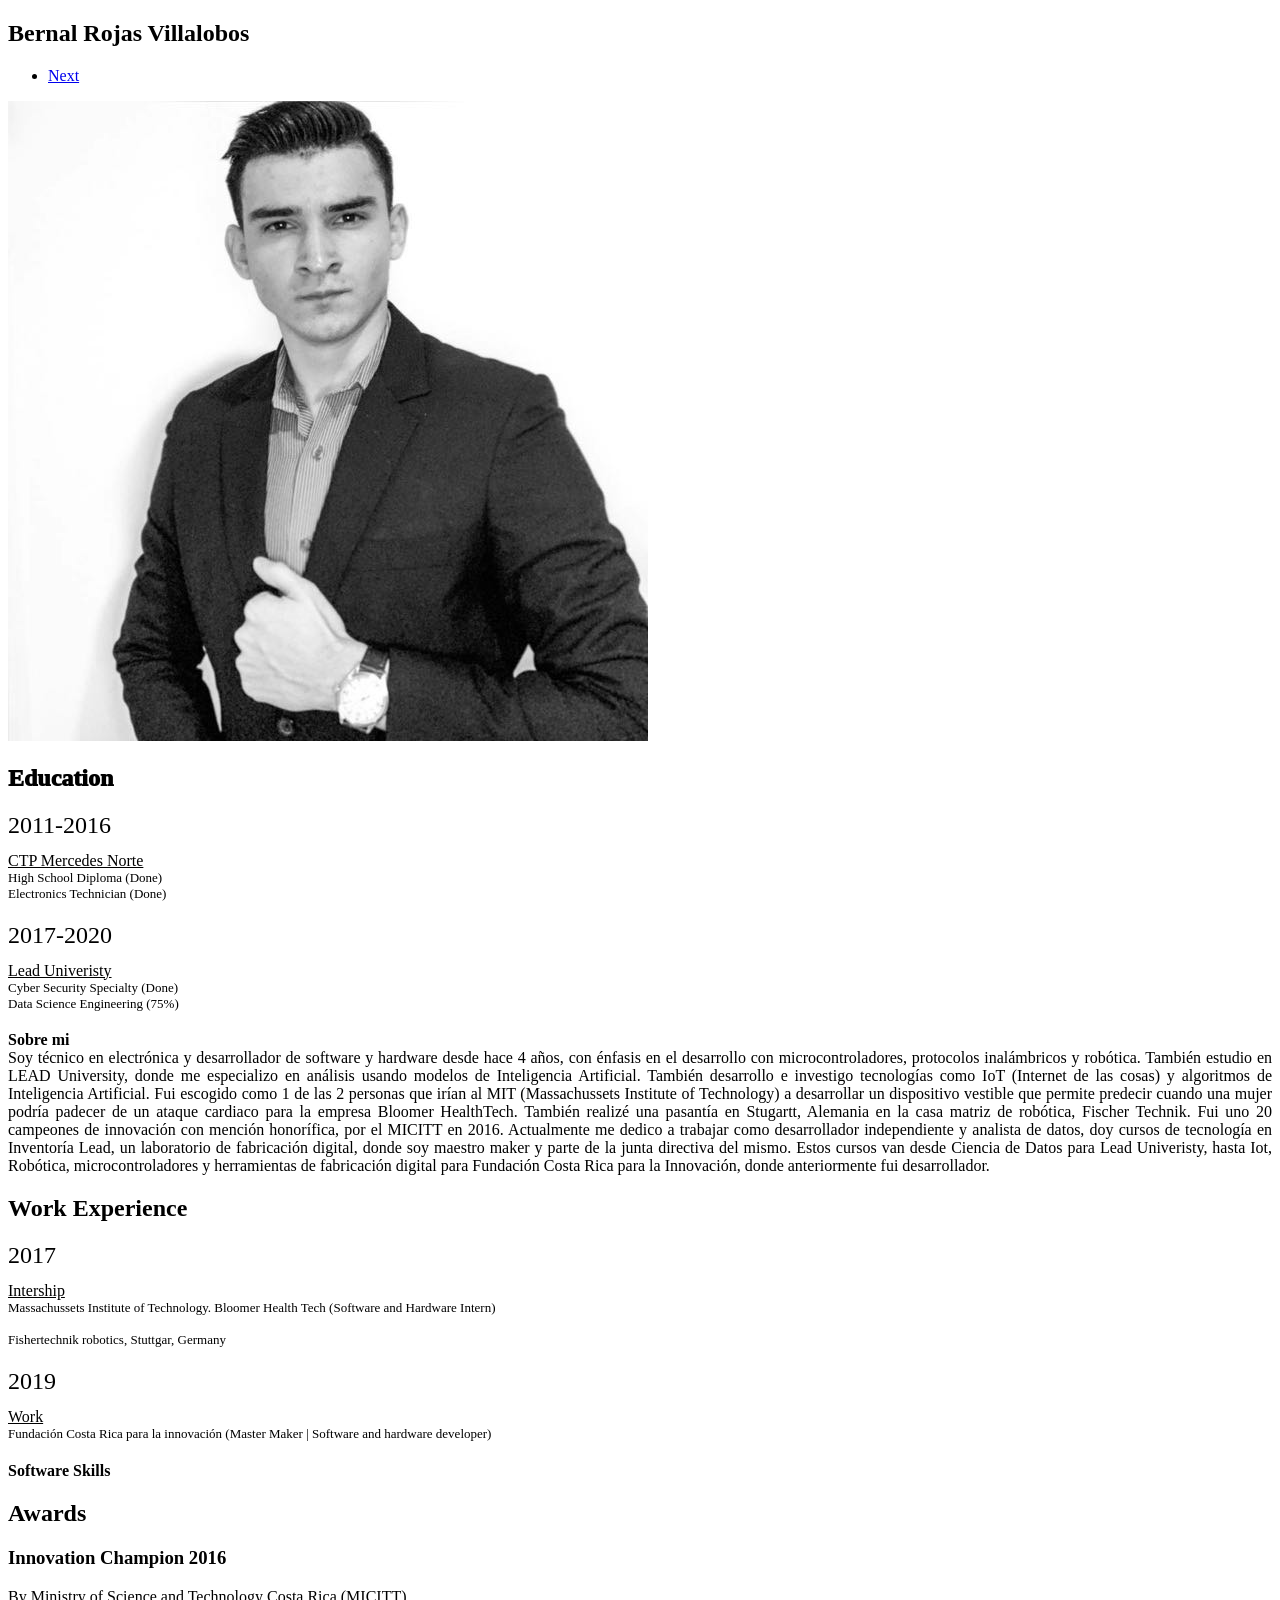
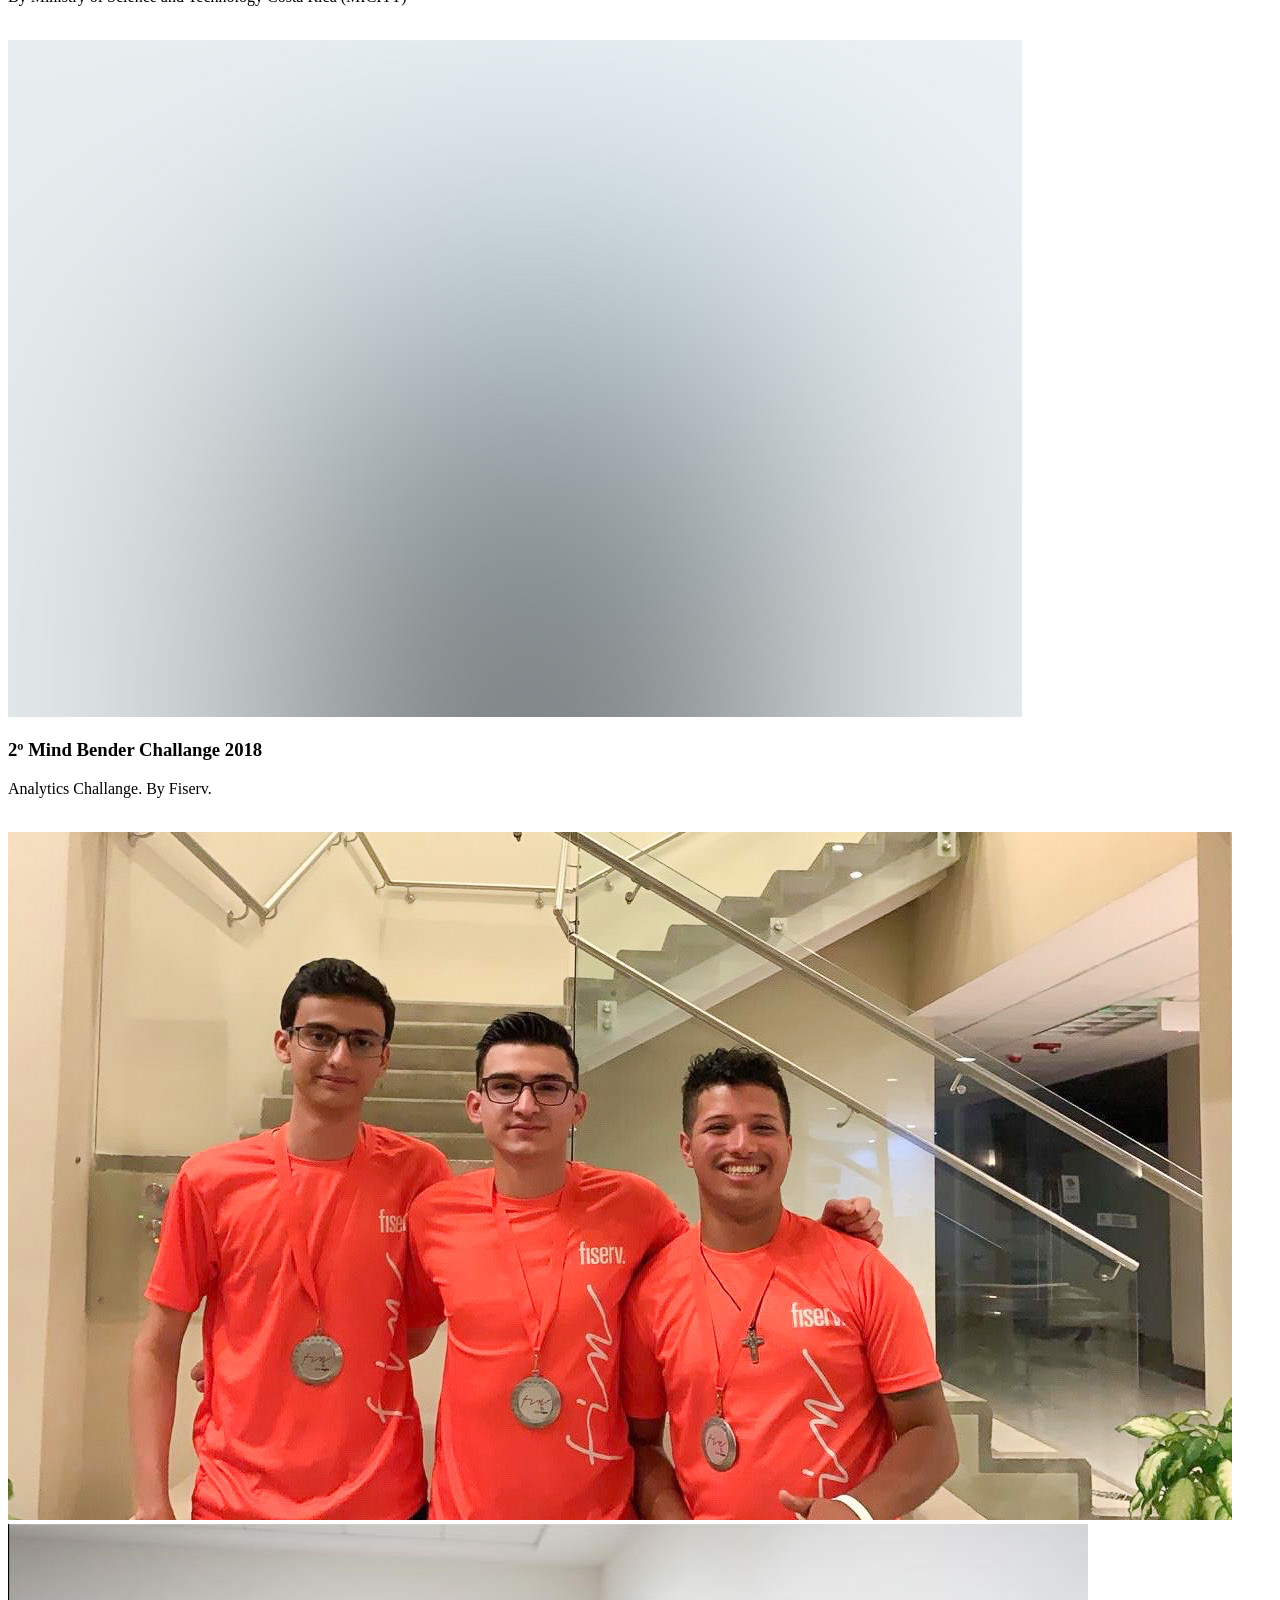
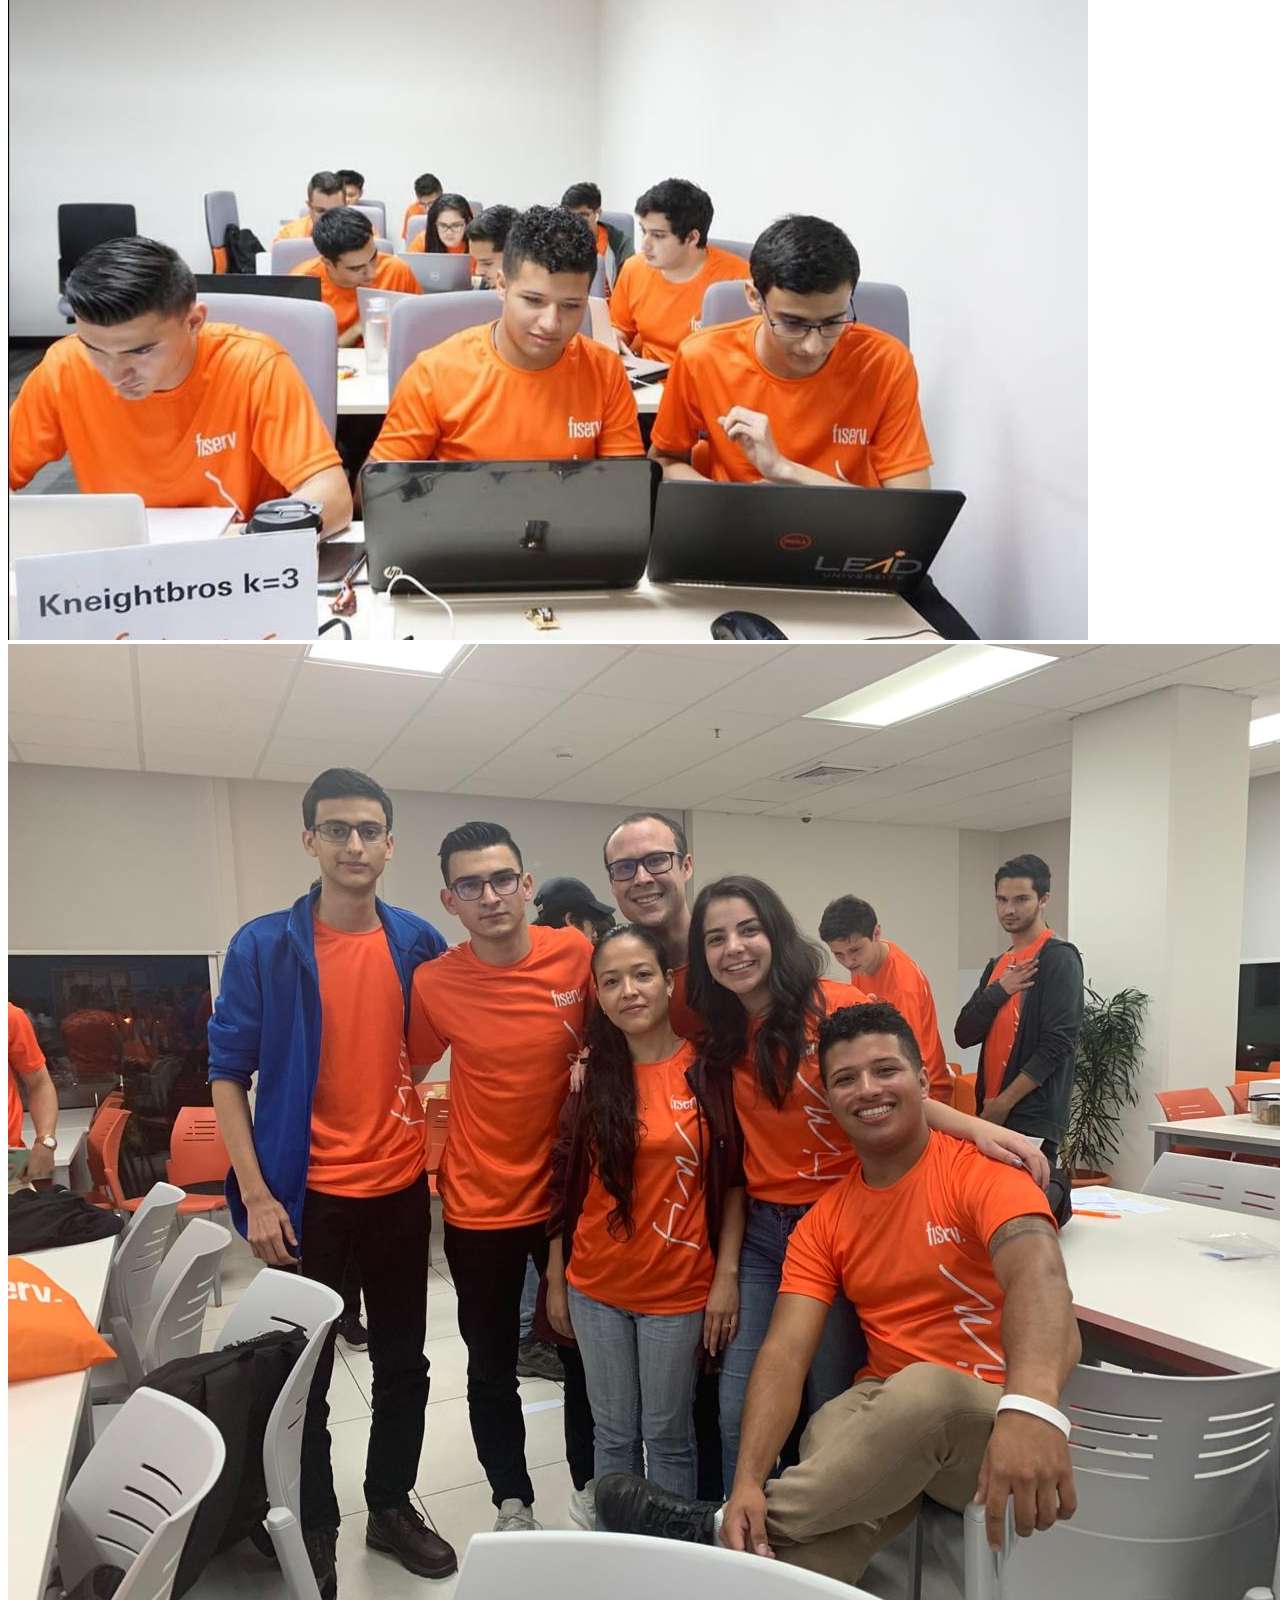
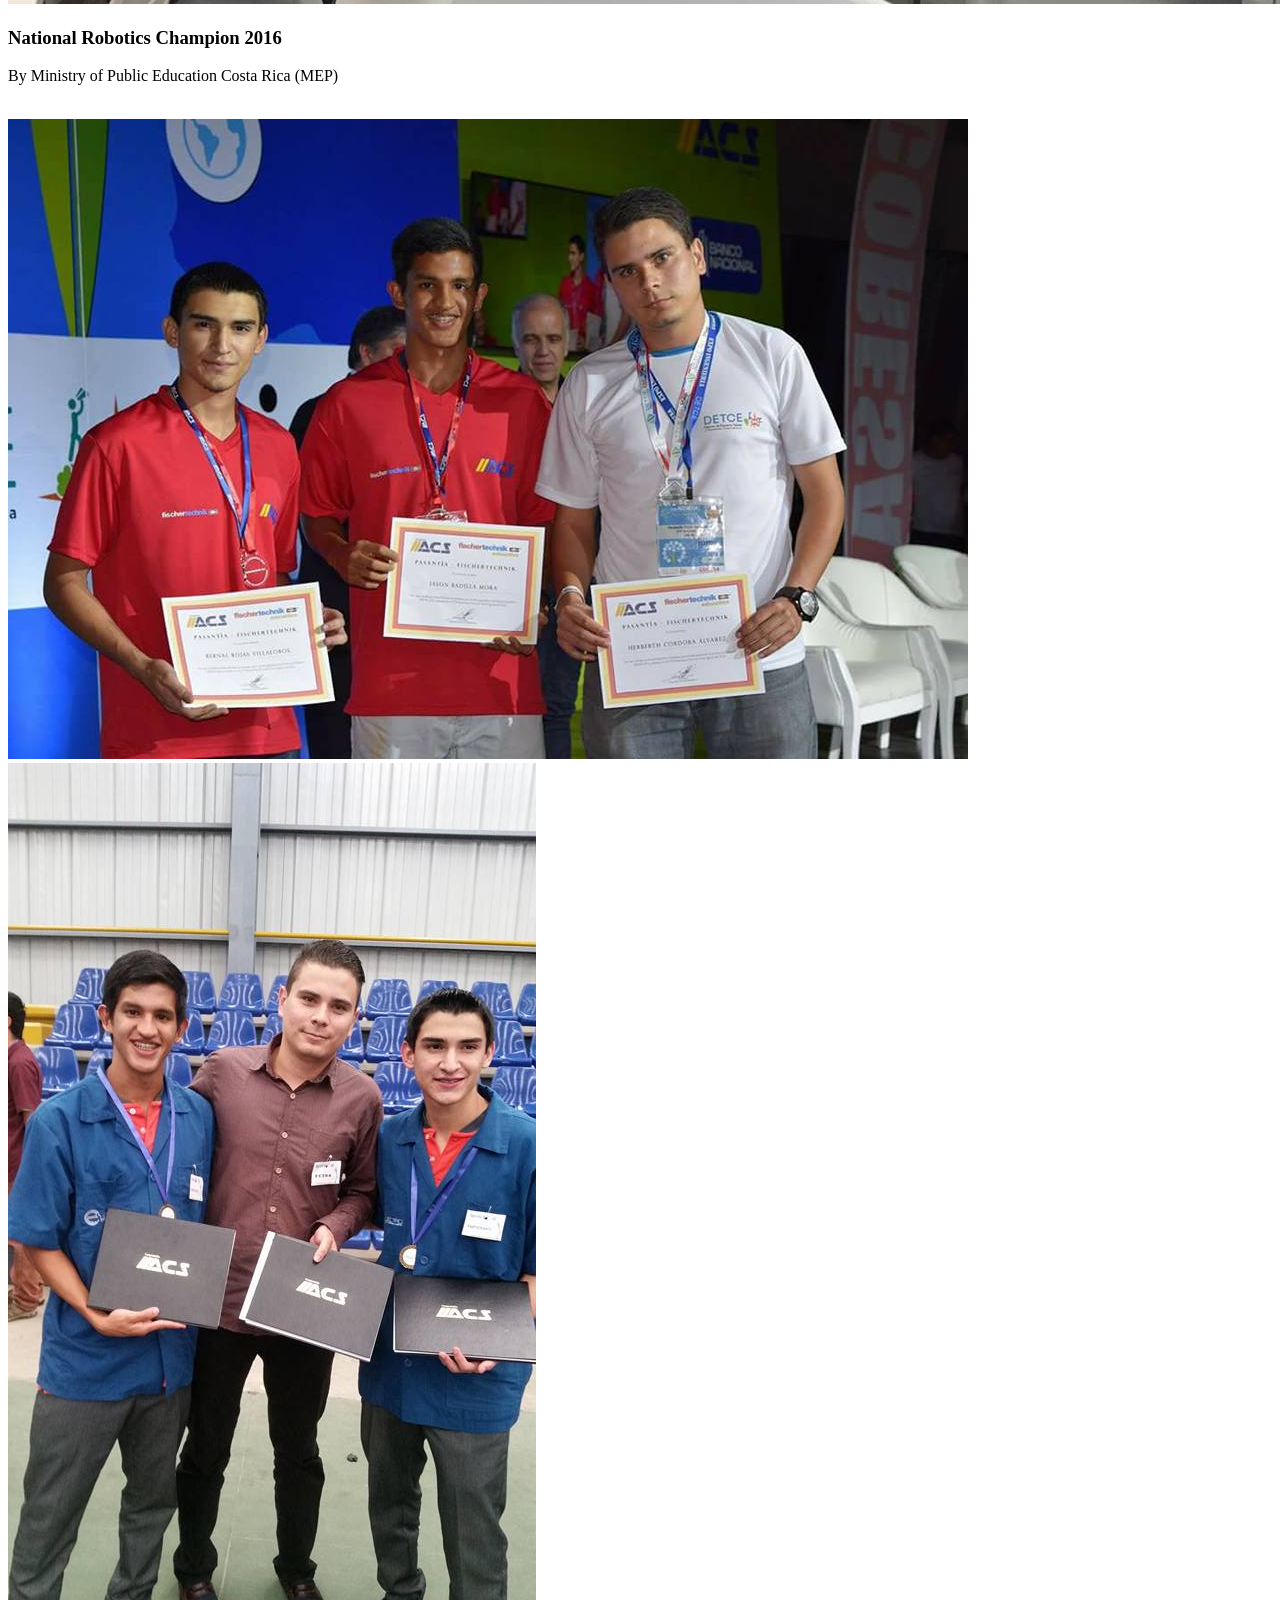
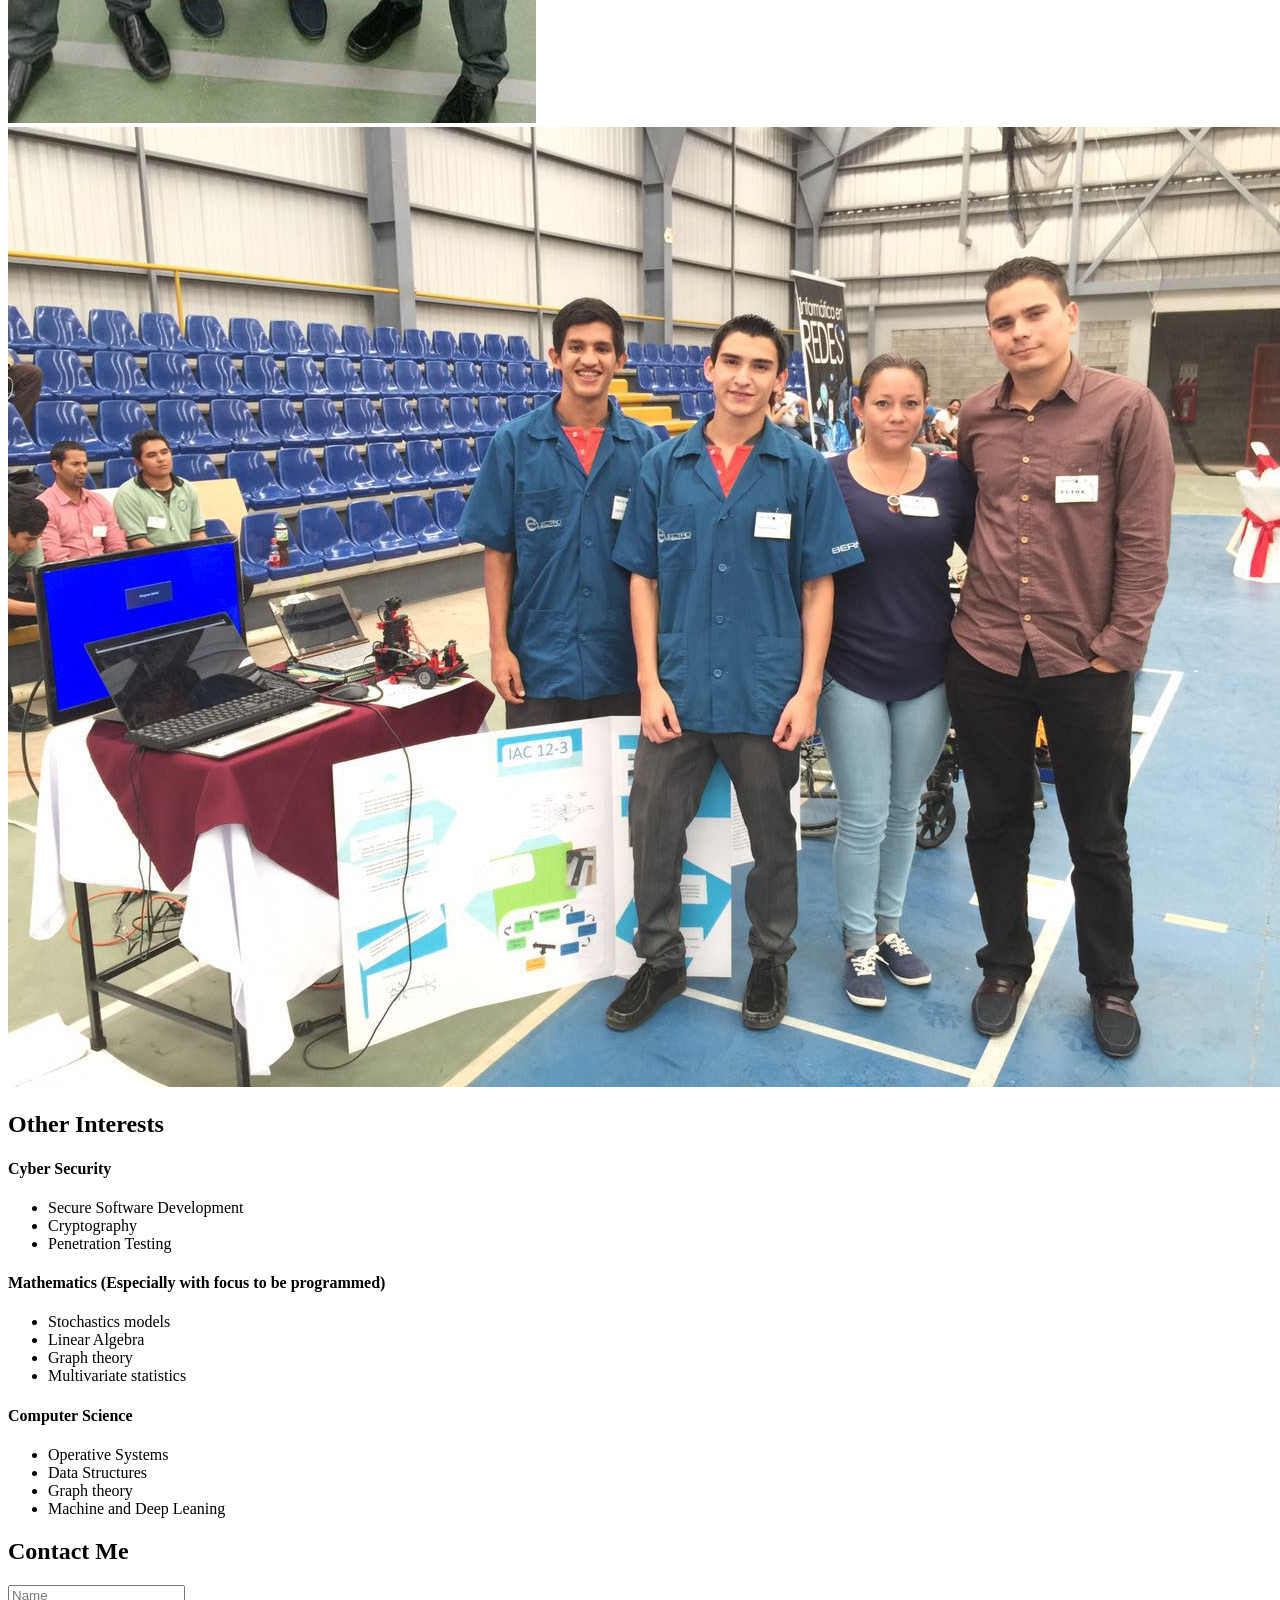
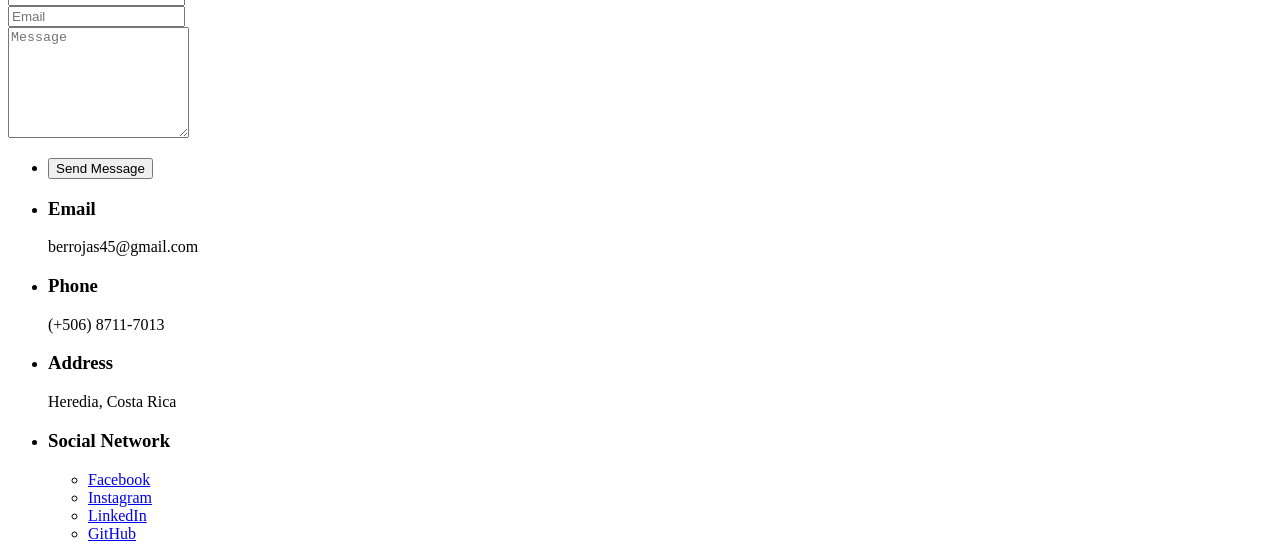
==== index.html @ ddff9ef7 "Update to new template. First commit" ====
<!DOCTYPE HTML>
<html>
	<head>
		<title>Paradigm Shift by HTML5 UP</title>
		<meta charset="utf-8" />
		<meta name="viewport" content="width=device-width, initial-scale=1, user-scalable=no" />
		<meta name="description" content="" />
		<meta name="keywords" content="" />
		<link rel="stylesheet" href="assets/css/main.css" />
	</head>
	<body class="is-preload">

		<!-- Wrapper -->
			<div id="wrapper">

				<!-- Intro -->
					<section class="intro">
						<header>
							<h1>Bernal Rojas Villalobos</h1>
							<ul class="actions">
								<li><a href="#first" class="arrow scrolly"><span class="label">Next</span></a></li>
							</ul>
						</header>
						<div class="content">
							<span class="image fill" data-position="center"><img src="images/pic01.jpg" alt="" /></span>
						</div>
					</section>

				<!-- Section -->
					<section id="first">
						<header>
							<h2 style="font-weight: 1000;">Education</h2>
							<h2 style="font-weight: 100;">2011-2016 <span>
								<p style="font-size: small; text-align: justify;"> <span style="font-size: medium;"><u> CTP Mercedes Norte </u></span> 
								</br>High School Diploma (Done)
								</br>Electronics Technician (Done)</p></span>
							</h2>
							
							<h2 style="font-weight: 100;">2017-2020 <span>
								<p style="font-size: small; text-align: justify;"> <span style="font-size: medium;"><u> Lead Univeristy </u></span> 
								</br>Cyber Security Specialty (Done)
								</br>Data Science Engineering (75%)</p></span>
							</h2>
	

						</header>
						<div class="content">
							<p style="text-align: justify;">
								<strong>Sobre mi</strong></br> Soy técnico en electrónica y desarrollador de software y hardware desde hace 4 años, con énfasis en el desarrollo con microcontroladores, protocolos inalámbricos y robótica. También estudio en LEAD University, donde me especializo en análisis usando modelos de Inteligencia Artificial. También desarrollo e investigo tecnologías como IoT (Internet de las cosas) y algoritmos de Inteligencia Artificial. Fui escogido como 1 de las 2 personas que irían al MIT (Massachussets Institute of Technology) a desarrollar un dispositivo vestible que permite predecir cuando una mujer podría padecer de un ataque cardiaco para la empresa Bloomer HealthTech. También realizé una pasantía en Stugartt, Alemania en la casa matriz de robótica, Fischer Technik. Fui uno 20 campeones de innovación con mención honorífica, por el MICITT en 2016. Actualmente me dedico a trabajar como desarrollador independiente y analista de datos, doy cursos de tecnología en Inventoría Lead, un laboratorio de fabricación digital, donde soy maestro maker y parte de la junta directiva del mismo. Estos cursos van desde Ciencia de Datos para Lead Univeristy, hasta Iot, Robótica, microcontroladores y herramientas de fabricación digital para Fundación Costa Rica para la Innovación, donde anteriormente fui desarrollador. 
							</p>
						</div>
					</section>


				<!-- Section -->
					<section>
						<header>
							<h2>Work Experience</h2>

							<h2 style="font-weight: 100;">2017<span>
								<p style="font-size: small; text-align: justify;"> <span style="font-size: medium;"><u> Intership </u></span> 
								</br>Massachussets Institute of Technology. Bloomer Health Tech (Software and Hardware Intern)
								</br>
								</br>Fishertechnik robotics, Stuttgar, Germany</p></span>
							</h2>

							<h2 style="font-weight: 100;">2019<span>
								<p style="font-size: small; text-align: justify;"> <span style="font-size: medium;"><u> Work </u></span> 
								</br>Fundación Costa Rica para la innovación (Master Maker
								| Software and hardware developer)
								</h2>


						</header>

						<div class="content">
							<p><strong>Software Skills</strong></p>
							
						</div>
					</section>

				<!-- Section -->
					<section>
						<header>
							<h2>Awards</h2>
						</header>
						<div class="content">
							<!-- Section -->
								<section>
									<header>
										<h3>Innovation Champion 2016</h3>
										<p style="text-align: justify;">By Ministry of Science and Technology Costa Rica (MICITT)</p>
									</header>
									<div class="content">
										<div class="gallery">
											<a href="images/gallery/fulls/01.jpg" class="landscape"><img src="images/gallery/thumbs/01.jpg" alt="" /></a>
										</div>
									</div>
								</section>

							<!-- Section -->
								<section>
									<header>
										<h3>2º Mind Bender Challange 2018</h3>
										<p>Analytics Challange. By Fiserv.</p>
									</header>
									<div class="content">
										<div class="gallery">
											<a href="images/f1.jpg" class="landscape"><img src="images/f1.jpg" alt="" /></a>
											<a href="images/f2.jpg"><img src="images/f2.jpg" alt="" /></a>
											<a href="images/f3.jpg"><img src="images/f3.jpg" alt="" /></a>
										</div>
									</div>
								</section>

							<!-- Section -->
								<section>
									<header>
										<h3>National Robotics Champion 2016</h3>
										<p>By Ministry of Public Education Costa Rica (MEP)</p>
									</header>
									<div class="content">
										<div class="gallery">
											<a href="images/r1.jpg" class="landscape"><img src="images/r1.jpg" alt="" /></a>
											<a href="images/r2.jpg"><img src="images/r2.jpg" alt="" /></a>
											<a href="images/r3.jpg"><img src="images/r3.jpg" alt="" /></a>
										</div>
									</div>
								</section>

						</div>
					</section>

				<!-- Section -->
					<section>
						<header>
							<h2>Other Interests</h2>
						</header>
						<div class="content">
							<h4>Cyber Security</h4>
							<ul class="alt">
								<li>Secure Software Development</li>
								<li>Cryptography</li>
								<li>Penetration Testing</li>
							</ul>
							<h4>Mathematics (Especially with focus to be programmed)</h4>
							<ul class="alt">
								<li>Stochastics models</li>
								<li>Linear Algebra</li>
								<li>Graph theory</li>
								<li>Multivariate statistics</li>
							</ul>
							<h4>Computer Science</h4>
							<ul class="alt">
								<li>Operative Systems</li>
								<li>Data Structures</li>
								<li>Graph theory</li>
								<li>Machine and Deep Leaning</li>
							</ul>
						</div>
					</section>

				<!-- Section -->
					<section>
						<header>
							<h2>Contact Me</h2>
						</header>
						<div class="content">
							<form>
								<div class="fields">
									<div class="field half">
										<input type="text" name="name" id="name" placeholder="Name" />
									</div>
									<div class="field half">
										<input type="email" name="email" id="email" placeholder="Email" />
									</div>
									<div class="field">
										<textarea name="message" id="message" placeholder="Message" rows="7"></textarea>
									</div>
								</div>
								<ul class="actions">
									<li><input type="submit" value="Send Message" class="button primary" /></li>
								</ul>
							</form>
						</div>
						<footer>
							<ul class="items">
								<li>
									<h3>Email</h3>
									<span>berrojas45@gmail.com</span>
								</li>
								<li>
									<h3>Phone</h3>
									<span>(+506) 8711-7013</span>
								</li>
								<li>
									<h3>Address</h3>
									<span>Heredia, Costa Rica</span>
								</li>
								<li>
									<h3>Social Network</h3>
									<ul class="icons">
										<li><a href="https://www.facebook.com/bernal.rojas.9" class="icon brands fa-facebook-f"><span class="label">Facebook</span></a></li>
										<li><a href="https://www.instagram.com/bernal_rojas/?hl=es-la" class="icon brands fa-instagram"><span class="label">Instagram</span></a></li>
										<li><a href="https://www.linkedin.com/in/bernal-rojas-villalobos-97b613116/" class="icon brands fa-linkedin-in"><span class="label">LinkedIn</span></a></li>
										<li><a href="https://github.com/Bernal-R" class="icon brands fa-github"><span class="label">GitHub</span></a></li>
									</ul>
								</li>
							</ul>
						</footer>
					</section>
			</div>

		<!-- Scripts -->
			<script src="assets/js/jquery.min.js"></script>
			<script src="assets/js/jquery.scrolly.min.js"></script>
			<script src="assets/js/browser.min.js"></script>
			<script src="assets/js/breakpoints.min.js"></script>
			<script src="assets/js/util.js"></script>
			<script src="assets/js/main.js"></script>

	</body>
</html>
---- assets/css/main.css ----
@import url(fontawesome-all.min.css);
@import url("https://fonts.googleapis.com/css?family=Source+Sans+Pro:300,600,700,300i,600i,700i|Raleway:600,800");

/*
	Paradigm Shift by HTML5 UP
	html5up.net | @ajlkn
	Free for personal and commercial use under the CCA 3.0 license (html5up.net/license)
*/

html, body, div, span, applet, object,
iframe, h1, h2, h3, h4, h5, h6, p, blockquote,
pre, a, abbr, acronym, address, big, cite,
code, del, dfn, em, img, ins, kbd, q, s, samp,
small, strike, strong, sub, sup, tt, var, b,
u, i, center, dl, dt, dd, ol, ul, li, fieldset,
form, label, legend, table, caption, tbody,
tfoot, thead, tr, th, td, article, aside,
canvas, details, embed, figure, figcaption,
footer, header, hgroup, menu, nav, output, ruby,
section, summary, time, mark, audio, video {
	margin: 0;
	padding: 0;
	border: 0;
	font-size: 100%;
	font: inherit;
	vertical-align: baseline;}

article, aside, details, figcaption, figure,
footer, header, hgroup, menu, nav, section {
	display: block;}

body {
	line-height: 1;
}

ol, ul {
	list-style: none;
}

blockquote, q {
	quotes: none;
}

	blockquote:before, blockquote:after, q:before, q:after {
		content: '';
		content: none;
	}

table {
	border-collapse: collapse;
	border-spacing: 0;
}

body {
	-webkit-text-size-adjust: none;
}

mark {
	background-color: transparent;
	color: inherit;
}

input::-moz-focus-inner {
	border: 0;
	padding: 0;
}

input, select, textarea {
	-moz-appearance: none;
	-webkit-appearance: none;
	-ms-appearance: none;
	appearance: none;
}

/* Basic */

	@-ms-viewport {
		width: device-width;
	}

	body {
		-ms-overflow-style: scrollbar;
	}

	@media screen and (max-width: 480px) {

		html, body {
			min-width: 320px;
		}

	}

	html {
		box-sizing: border-box;
	}

	*, *:before, *:after {
		box-sizing: inherit;
	}

	html {
		overflow-x: hidden;
	}

	body {
		background: #ffffff;
		overflow-x: hidden;
	}

		body.is-preload *, body.is-preload *:before, body.is-preload *:after {
			-moz-animation: none !important;
			-webkit-animation: none !important;
			-ms-animation: none !important;
			animation: none !important;
			-moz-transition: none !important;
			-webkit-transition: none !important;
			-ms-transition: none !important;
			transition: none !important;
		}

/* Typography */

	html {
		font-size: 18pt;
	}

		@media screen and (max-width: 1920px) {

			html {
				font-size: 13pt;
			}

		}

		@media screen and (max-width: 1152px) {

			html {
				font-size: 14pt;
			}

		}

		@media screen and (max-width: 736px) {

			html {
				font-size: 12pt;
			}

		}

		@media screen and (max-width: 480px) {

			html {
				font-size: 11pt;
			}

		}

	body {
		background-color: #ffffff;
		color: #000000;
	}

	body, input, select, textarea {
		color: #000000;
		font-family: "Source Sans Pro", Helvetica, sans-serif;
		font-size: 1rem;
		font-weight: 300;
		letter-spacing: 0.0375em;
		line-height: 2;
	}

	a {
		-moz-transition: border-bottom-color 0.25s ease-in-out;
		-webkit-transition: border-bottom-color 0.25s ease-in-out;
		-ms-transition: border-bottom-color 0.25s ease-in-out;
		transition: border-bottom-color 0.25s ease-in-out;
		text-decoration: none;
		color: #000000;
		border-bottom: dotted 1px;
	}

		a:hover {
			text-decoration: none;
			border-bottom-color: transparent;
		}

	strong, b {
		font-weight: 600;
		color: #000000;
	}

	em, i {
		font-style: italic;
	}

	p {
		margin: 0 0 2rem 0;
	}

	h1, h2, h3, h4, h5, h6 {
		color: #000000;
		font-family: "Raleway", Helvetica, sans-serif;
		font-weight: 600;
		letter-spacing: 0.175em;
		line-height: 1.75;
		margin: 0 0 1.5rem 0;
		text-transform: uppercase;
	}

		h1 a, h2 a, h3 a, h4 a, h5 a, h6 a {
			color: inherit;
			text-decoration: none;
		}

	h1 {
		font-family: "Source Sans Pro", Helvetica, sans-serif;
		font-size: 5rem;
		font-weight: 700;
		letter-spacing: -0.05em;
		line-height: 1.1;
		margin: 0 0 1.5rem 0;
		text-transform: none;
	}

	h2 {
		font-size: 1.25rem;
		font-weight: 800;
		margin: 0 0 2rem 0;
	}

	h3 {
		font-size: 0.875rem;
	}

	h4 {
		font-size: 0.875rem;
	}

	h5 {
		font-size: 0.75rem;
	}

	h6 {
		font-size: 0.625rem;
	}

	@media screen and (max-width: 736px) {

		h1 {
			font-size: 4.5rem;
			line-height: 1.1;
		}

		h2 {
			font-size: 1.25rem;
			line-height: 1.7;
		}

		h3 {
			font-size: 0.9rem;
		}

		h4 {
			font-size: 0.75rem;
		}

		h5 {
			font-size: 0.675rem;
		}

	}

	@media screen and (max-width: 360px) {

		h1 {
			font-size: 3.75rem;
		}

		h2 {
			font-size: 1.125rem;
		}

		h3 {
			font-size: 0.8rem;
		}

		h4 {
			font-size: 0.675rem;
		}

		h5 {
			font-size: 0.675rem;
		}

	}

	sub {
		font-size: 0.8rem;
		position: relative;
		top: 0.5rem;
	}

	sup {
		font-size: 0.8rem;
		position: relative;
		top: -0.5rem;
	}

	blockquote {
		border-left: solid 0.5rem rgba(144, 144, 144, 0.25);
		font-style: italic;
		margin: 0 0 2rem 0;
		padding: 1rem 0 1rem 2rem;
	}

	code {
		background: rgba(144, 144, 144, 0.1);
		border-radius: 0.325rem;
		font-family: "Courier New", monospace;
		font-size: 0.9rem;
		margin: 0 0.25rem;
		padding: 0.25rem 0.65rem;
	}

	pre {
		-webkit-overflow-scrolling: touch;
		font-family: "Courier New", monospace;
		font-size: 0.9rem;
		margin: 0 0 2rem 0;
		width: 100%;
	}

		pre code {
			display: block;
			line-height: 1.75;
			padding: 1rem 1.5rem;
			overflow-x: auto;
		}

	hr {
		border: 0;
		border-bottom: solid 2px rgba(144, 144, 144, 0.25);
		margin: 3rem 0;
	}

		hr.major {
			margin: 5rem 0;
		}

		@media screen and (max-width: 736px) {

			hr.major {
				margin: 3rem 0;
			}

		}

/* Row */

	.row {
		display: flex;
		flex-wrap: wrap;
		box-sizing: border-box;
		align-items: stretch;
	}

		.row > * {
			box-sizing: border-box;
		}

		.row.gtr-uniform > * > :last-child {
			margin-bottom: 0;
		}

		.row.aln-left {
			justify-content: flex-start;
		}

		.row.aln-center {
			justify-content: center;
		}

		.row.aln-right {
			justify-content: flex-end;
		}

		.row.aln-top {
			align-items: flex-start;
		}

		.row.aln-middle {
			align-items: center;
		}

		.row.aln-bottom {
			align-items: flex-end;
		}

		.row > .imp {
			order: -1;
		}

		.row > .col-1 {
			width: 8.33333%;
		}

		.row > .off-1 {
			margin-left: 8.33333%;
		}

		.row > .col-2 {
			width: 16.66667%;
		}

		.row > .off-2 {
			margin-left: 16.66667%;
		}

		.row > .col-3 {
			width: 25%;
		}

		.row > .off-3 {
			margin-left: 25%;
		}

		.row > .col-4 {
			width: 33.33333%;
		}

		.row > .off-4 {
			margin-left: 33.33333%;
		}

		.row > .col-5 {
			width: 41.66667%;
		}

		.row > .off-5 {
			margin-left: 41.66667%;
		}

		.row > .col-6 {
			width: 50%;
		}

		.row > .off-6 {
			margin-left: 50%;
		}

		.row > .col-7 {
			width: 58.33333%;
		}

		.row > .off-7 {
			margin-left: 58.33333%;
		}

		.row > .col-8 {
			width: 66.66667%;
		}

		.row > .off-8 {
			margin-left: 66.66667%;
		}

		.row > .col-9 {
			width: 75%;
		}

		.row > .off-9 {
			margin-left: 75%;
		}

		.row > .col-10 {
			width: 83.33333%;
		}

		.row > .off-10 {
			margin-left: 83.33333%;
		}

		.row > .col-11 {
			width: 91.66667%;
		}

		.row > .off-11 {
			margin-left: 91.66667%;
		}

		.row > .col-12 {
			width: 100%;
		}

		.row > .off-12 {
			margin-left: 100%;
		}

		.row.gtr-0 {
			margin-top: 0;
			margin-left: 0rem;
		}

			.row.gtr-0 > * {
				padding: 0 0 0 0rem;
			}

			.row.gtr-0.gtr-uniform {
				margin-top: 0rem;
			}

				.row.gtr-0.gtr-uniform > * {
					padding-top: 0rem;
				}

		.row.gtr-25 {
			margin-top: 0;
			margin-left: -0.5rem;
		}

			.row.gtr-25 > * {
				padding: 0 0 0 0.5rem;
			}

			.row.gtr-25.gtr-uniform {
				margin-top: -0.5rem;
			}

				.row.gtr-25.gtr-uniform > * {
					padding-top: 0.5rem;
				}

		.row.gtr-50 {
			margin-top: 0;
			margin-left: -1rem;
		}

			.row.gtr-50 > * {
				padding: 0 0 0 1rem;
			}

			.row.gtr-50.gtr-uniform {
				margin-top: -1rem;
			}

				.row.gtr-50.gtr-uniform > * {
					padding-top: 1rem;
				}

		.row {
			margin-top: 0;
			margin-left: -2rem;
		}

			.row > * {
				padding: 0 0 0 2rem;
			}

			.row.gtr-uniform {
				margin-top: -2rem;
			}

				.row.gtr-uniform > * {
					padding-top: 2rem;
				}

		.row.gtr-150 {
			margin-top: 0;
			margin-left: -3rem;
		}

			.row.gtr-150 > * {
				padding: 0 0 0 3rem;
			}

			.row.gtr-150.gtr-uniform {
				margin-top: -3rem;
			}

				.row.gtr-150.gtr-uniform > * {
					padding-top: 3rem;
				}

		.row.gtr-200 {
			margin-top: 0;
			margin-left: -4rem;
		}

			.row.gtr-200 > * {
				padding: 0 0 0 4rem;
			}

			.row.gtr-200.gtr-uniform {
				margin-top: -4rem;
			}

				.row.gtr-200.gtr-uniform > * {
					padding-top: 4rem;
				}

		@media screen and (max-width: 1920px) {

			.row {
				display: flex;
				flex-wrap: wrap;
				box-sizing: border-box;
				align-items: stretch;
			}

				.row > * {
					box-sizing: border-box;
				}

				.row.gtr-uniform > * > :last-child {
					margin-bottom: 0;
				}

				.row.aln-left {
					justify-content: flex-start;
				}

				.row.aln-center {
					justify-content: center;
				}

				.row.aln-right {
					justify-content: flex-end;
				}

				.row.aln-top {
					align-items: flex-start;
				}

				.row.aln-middle {
					align-items: center;
				}

				.row.aln-bottom {
					align-items: flex-end;
				}

				.row > .imp-xlarge {
					order: -1;
				}

				.row > .col-1-xlarge {
					width: 8.33333%;
				}

				.row > .off-1-xlarge {
					margin-left: 8.33333%;
				}

				.row > .col-2-xlarge {
					width: 16.66667%;
				}

				.row > .off-2-xlarge {
					margin-left: 16.66667%;
				}

				.row > .col-3-xlarge {
					width: 25%;
				}

				.row > .off-3-xlarge {
					margin-left: 25%;
				}

				.row > .col-4-xlarge {
					width: 33.33333%;
				}

				.row > .off-4-xlarge {
					margin-left: 33.33333%;
				}

				.row > .col-5-xlarge {
					width: 41.66667%;
				}

				.row > .off-5-xlarge {
					margin-left: 41.66667%;
				}

				.row > .col-6-xlarge {
					width: 50%;
				}

				.row > .off-6-xlarge {
					margin-left: 50%;
				}

				.row > .col-7-xlarge {
					width: 58.33333%;
				}

				.row > .off-7-xlarge {
					margin-left: 58.33333%;
				}

				.row > .col-8-xlarge {
					width: 66.66667%;
				}

				.row > .off-8-xlarge {
					margin-left: 66.66667%;
				}

				.row > .col-9-xlarge {
					width: 75%;
				}

				.row > .off-9-xlarge {
					margin-left: 75%;
				}

				.row > .col-10-xlarge {
					width: 83.33333%;
				}

				.row > .off-10-xlarge {
					margin-left: 83.33333%;
				}

				.row > .col-11-xlarge {
					width: 91.66667%;
				}

				.row > .off-11-xlarge {
					margin-left: 91.66667%;
				}

				.row > .col-12-xlarge {
					width: 100%;
				}

				.row > .off-12-xlarge {
					margin-left: 100%;
				}

				.row.gtr-0 {
					margin-top: 0;
					margin-left: 0rem;
				}

					.row.gtr-0 > * {
						padding: 0 0 0 0rem;
					}

					.row.gtr-0.gtr-uniform {
						margin-top: 0rem;
					}

						.row.gtr-0.gtr-uniform > * {
							padding-top: 0rem;
						}

				.row.gtr-25 {
					margin-top: 0;
					margin-left: -0.5rem;
				}

					.row.gtr-25 > * {
						padding: 0 0 0 0.5rem;
					}

					.row.gtr-25.gtr-uniform {
						margin-top: -0.5rem;
					}

						.row.gtr-25.gtr-uniform > * {
							padding-top: 0.5rem;
						}

				.row.gtr-50 {
					margin-top: 0;
					margin-left: -1rem;
				}

					.row.gtr-50 > * {
						padding: 0 0 0 1rem;
					}

					.row.gtr-50.gtr-uniform {
						margin-top: -1rem;
					}

						.row.gtr-50.gtr-uniform > * {
							padding-top: 1rem;
						}

				.row {
					margin-top: 0;
					margin-left: -2rem;
				}

					.row > * {
						padding: 0 0 0 2rem;
					}

					.row.gtr-uniform {
						margin-top: -2rem;
					}

						.row.gtr-uniform > * {
							padding-top: 2rem;
						}

				.row.gtr-150 {
					margin-top: 0;
					margin-left: -3rem;
				}

					.row.gtr-150 > * {
						padding: 0 0 0 3rem;
					}

					.row.gtr-150.gtr-uniform {
						margin-top: -3rem;
					}

						.row.gtr-150.gtr-uniform > * {
							padding-top: 3rem;
						}

				.row.gtr-200 {
					margin-top: 0;
					margin-left: -4rem;
				}

					.row.gtr-200 > * {
						padding: 0 0 0 4rem;
					}

					.row.gtr-200.gtr-uniform {
						margin-top: -4rem;
					}

						.row.gtr-200.gtr-uniform > * {
							padding-top: 4rem;
						}

		}

		@media screen and (max-width: 1280px) {

			.row {
				display: flex;
				flex-wrap: wrap;
				box-sizing: border-box;
				align-items: stretch;
			}

				.row > * {
					box-sizing: border-box;
				}

				.row.gtr-uniform > * > :last-child {
					margin-bottom: 0;
				}

				.row.aln-left {
					justify-content: flex-start;
				}

				.row.aln-center {
					justify-content: center;
				}

				.row.aln-right {
					justify-content: flex-end;
				}

				.row.aln-top {
					align-items: flex-start;
				}

				.row.aln-middle {
					align-items: center;
				}

				.row.aln-bottom {
					align-items: flex-end;
				}

				.row > .imp-large {
					order: -1;
				}

				.row > .col-1-large {
					width: 8.33333%;
				}

				.row > .off-1-large {
					margin-left: 8.33333%;
				}

				.row > .col-2-large {
					width: 16.66667%;
				}

				.row > .off-2-large {
					margin-left: 16.66667%;
				}

				.row > .col-3-large {
					width: 25%;
				}

				.row > .off-3-large {
					margin-left: 25%;
				}

				.row > .col-4-large {
					width: 33.33333%;
				}

				.row > .off-4-large {
					margin-left: 33.33333%;
				}

				.row > .col-5-large {
					width: 41.66667%;
				}

				.row > .off-5-large {
					margin-left: 41.66667%;
				}

				.row > .col-6-large {
					width: 50%;
				}

				.row > .off-6-large {
					margin-left: 50%;
				}

				.row > .col-7-large {
					width: 58.33333%;
				}

				.row > .off-7-large {
					margin-left: 58.33333%;
				}

				.row > .col-8-large {
					width: 66.66667%;
				}

				.row > .off-8-large {
					margin-left: 66.66667%;
				}

				.row > .col-9-large {
					width: 75%;
				}

				.row > .off-9-large {
					margin-left: 75%;
				}

				.row > .col-10-large {
					width: 83.33333%;
				}

				.row > .off-10-large {
					margin-left: 83.33333%;
				}

				.row > .col-11-large {
					width: 91.66667%;
				}

				.row > .off-11-large {
					margin-left: 91.66667%;
				}

				.row > .col-12-large {
					width: 100%;
				}

				.row > .off-12-large {
					margin-left: 100%;
				}

				.row.gtr-0 {
					margin-top: 0;
					margin-left: 0rem;
				}

					.row.gtr-0 > * {
						padding: 0 0 0 0rem;
					}

					.row.gtr-0.gtr-uniform {
						margin-top: 0rem;
					}

						.row.gtr-0.gtr-uniform > * {
							padding-top: 0rem;
						}

				.row.gtr-25 {
					margin-top: 0;
					margin-left: -0.375rem;
				}

					.row.gtr-25 > * {
						padding: 0 0 0 0.375rem;
					}

					.row.gtr-25.gtr-uniform {
						margin-top: -0.375rem;
					}

						.row.gtr-25.gtr-uniform > * {
							padding-top: 0.375rem;
						}

				.row.gtr-50 {
					margin-top: 0;
					margin-left: -0.75rem;
				}

					.row.gtr-50 > * {
						padding: 0 0 0 0.75rem;
					}

					.row.gtr-50.gtr-uniform {
						margin-top: -0.75rem;
					}

						.row.gtr-50.gtr-uniform > * {
							padding-top: 0.75rem;
						}

				.row {
					margin-top: 0;
					margin-left: -1.5rem;
				}

					.row > * {
						padding: 0 0 0 1.5rem;
					}

					.row.gtr-uniform {
						margin-top: -1.5rem;
					}

						.row.gtr-uniform > * {
							padding-top: 1.5rem;
						}

				.row.gtr-150 {
					margin-top: 0;
					margin-left: -2.25rem;
				}

					.row.gtr-150 > * {
						padding: 0 0 0 2.25rem;
					}

					.row.gtr-150.gtr-uniform {
						margin-top: -2.25rem;
					}

						.row.gtr-150.gtr-uniform > * {
							padding-top: 2.25rem;
						}

				.row.gtr-200 {
					margin-top: 0;
					margin-left: -3rem;
				}

					.row.gtr-200 > * {
						padding: 0 0 0 3rem;
					}

					.row.gtr-200.gtr-uniform {
						margin-top: -3rem;
					}

						.row.gtr-200.gtr-uniform > * {
							padding-top: 3rem;
						}

		}

		@media screen and (max-width: 1152px) {

			.row {
				display: flex;
				flex-wrap: wrap;
				box-sizing: border-box;
				align-items: stretch;
			}

				.row > * {
					box-sizing: border-box;
				}

				.row.gtr-uniform > * > :last-child {
					margin-bottom: 0;
				}

				.row.aln-left {
					justify-content: flex-start;
				}

				.row.aln-center {
					justify-content: center;
				}

				.row.aln-right {
					justify-content: flex-end;
				}

				.row.aln-top {
					align-items: flex-start;
				}

				.row.aln-middle {
					align-items: center;
				}

				.row.aln-bottom {
					align-items: flex-end;
				}

				.row > .imp-medium {
					order: -1;
				}

				.row > .col-1-medium {
					width: 8.33333%;
				}

				.row > .off-1-medium {
					margin-left: 8.33333%;
				}

				.row > .col-2-medium {
					width: 16.66667%;
				}

				.row > .off-2-medium {
					margin-left: 16.66667%;
				}

				.row > .col-3-medium {
					width: 25%;
				}

				.row > .off-3-medium {
					margin-left: 25%;
				}

				.row > .col-4-medium {
					width: 33.33333%;
				}

				.row > .off-4-medium {
					margin-left: 33.33333%;
				}

				.row > .col-5-medium {
					width: 41.66667%;
				}

				.row > .off-5-medium {
					margin-left: 41.66667%;
				}

				.row > .col-6-medium {
					width: 50%;
				}

				.row > .off-6-medium {
					margin-left: 50%;
				}

				.row > .col-7-medium {
					width: 58.33333%;
				}

				.row > .off-7-medium {
					margin-left: 58.33333%;
				}

				.row > .col-8-medium {
					width: 66.66667%;
				}

				.row > .off-8-medium {
					margin-left: 66.66667%;
				}

				.row > .col-9-medium {
					width: 75%;
				}

				.row > .off-9-medium {
					margin-left: 75%;
				}

				.row > .col-10-medium {
					width: 83.33333%;
				}

				.row > .off-10-medium {
					margin-left: 83.33333%;
				}

				.row > .col-11-medium {
					width: 91.66667%;
				}

				.row > .off-11-medium {
					margin-left: 91.66667%;
				}

				.row > .col-12-medium {
					width: 100%;
				}

				.row > .off-12-medium {
					margin-left: 100%;
				}

				.row.gtr-0 {
					margin-top: 0;
					margin-left: 0rem;
				}

					.row.gtr-0 > * {
						padding: 0 0 0 0rem;
					}

					.row.gtr-0.gtr-uniform {
						margin-top: 0rem;
					}

						.row.gtr-0.gtr-uniform > * {
							padding-top: 0rem;
						}

				.row.gtr-25 {
					margin-top: 0;
					margin-left: -0.375rem;
				}

					.row.gtr-25 > * {
						padding: 0 0 0 0.375rem;
					}

					.row.gtr-25.gtr-uniform {
						margin-top: -0.375rem;
					}

						.row.gtr-25.gtr-uniform > * {
							padding-top: 0.375rem;
						}

				.row.gtr-50 {
					margin-top: 0;
					margin-left: -0.75rem;
				}

					.row.gtr-50 > * {
						padding: 0 0 0 0.75rem;
					}

					.row.gtr-50.gtr-uniform {
						margin-top: -0.75rem;
					}

						.row.gtr-50.gtr-uniform > * {
							padding-top: 0.75rem;
						}

				.row {
					margin-top: 0;
					margin-left: -1.5rem;
				}

					.row > * {
						padding: 0 0 0 1.5rem;
					}

					.row.gtr-uniform {
						margin-top: -1.5rem;
					}

						.row.gtr-uniform > * {
							padding-top: 1.5rem;
						}

				.row.gtr-150 {
					margin-top: 0;
					margin-left: -2.25rem;
				}

					.row.gtr-150 > * {
						padding: 0 0 0 2.25rem;
					}

					.row.gtr-150.gtr-uniform {
						margin-top: -2.25rem;
					}

						.row.gtr-150.gtr-uniform > * {
							padding-top: 2.25rem;
						}

				.row.gtr-200 {
					margin-top: 0;
					margin-left: -3rem;
				}

					.row.gtr-200 > * {
						padding: 0 0 0 3rem;
					}

					.row.gtr-200.gtr-uniform {
						margin-top: -3rem;
					}

						.row.gtr-200.gtr-uniform > * {
							padding-top: 3rem;
						}

		}

		@media screen and (max-width: 736px) {

			.row {
				display: flex;
				flex-wrap: wrap;
				box-sizing: border-box;
				align-items: stretch;
			}

				.row > * {
					box-sizing: border-box;
				}

				.row.gtr-uniform > * > :last-child {
					margin-bottom: 0;
				}

				.row.aln-left {
					justify-content: flex-start;
				}

				.row.aln-center {
					justify-content: center;
				}

				.row.aln-right {
					justify-content: flex-end;
				}

				.row.aln-top {
					align-items: flex-start;
				}

				.row.aln-middle {
					align-items: center;
				}

				.row.aln-bottom {
					align-items: flex-end;
				}

				.row > .imp-small {
					order: -1;
				}

				.row > .col-1-small {
					width: 8.33333%;
				}

				.row > .off-1-small {
					margin-left: 8.33333%;
				}

				.row > .col-2-small {
					width: 16.66667%;
				}

				.row > .off-2-small {
					margin-left: 16.66667%;
				}

				.row > .col-3-small {
					width: 25%;
				}

				.row > .off-3-small {
					margin-left: 25%;
				}

				.row > .col-4-small {
					width: 33.33333%;
				}

				.row > .off-4-small {
					margin-left: 33.33333%;
				}

				.row > .col-5-small {
					width: 41.66667%;
				}

				.row > .off-5-small {
					margin-left: 41.66667%;
				}

				.row > .col-6-small {
					width: 50%;
				}

				.row > .off-6-small {
					margin-left: 50%;
				}

				.row > .col-7-small {
					width: 58.33333%;
				}

				.row > .off-7-small {
					margin-left: 58.33333%;
				}

				.row > .col-8-small {
					width: 66.66667%;
				}

				.row > .off-8-small {
					margin-left: 66.66667%;
				}

				.row > .col-9-small {
					width: 75%;
				}

				.row > .off-9-small {
					margin-left: 75%;
				}

				.row > .col-10-small {
					width: 83.33333%;
				}

				.row > .off-10-small {
					margin-left: 83.33333%;
				}

				.row > .col-11-small {
					width: 91.66667%;
				}

				.row > .off-11-small {
					margin-left: 91.66667%;
				}

				.row > .col-12-small {
					width: 100%;
				}

				.row > .off-12-small {
					margin-left: 100%;
				}

				.row.gtr-0 {
					margin-top: 0;
					margin-left: 0rem;
				}

					.row.gtr-0 > * {
						padding: 0 0 0 0rem;
					}

					.row.gtr-0.gtr-uniform {
						margin-top: 0rem;
					}

						.row.gtr-0.gtr-uniform > * {
							padding-top: 0rem;
						}

				.row.gtr-25 {
					margin-top: 0;
					margin-left: -0.3125rem;
				}

					.row.gtr-25 > * {
						padding: 0 0 0 0.3125rem;
					}

					.row.gtr-25.gtr-uniform {
						margin-top: -0.3125rem;
					}

						.row.gtr-25.gtr-uniform > * {
							padding-top: 0.3125rem;
						}

				.row.gtr-50 {
					margin-top: 0;
					margin-left: -0.625rem;
				}

					.row.gtr-50 > * {
						padding: 0 0 0 0.625rem;
					}

					.row.gtr-50.gtr-uniform {
						margin-top: -0.625rem;
					}

						.row.gtr-50.gtr-uniform > * {
							padding-top: 0.625rem;
						}

				.row {
					margin-top: 0;
					margin-left: -1.25rem;
				}

					.row > * {
						padding: 0 0 0 1.25rem;
					}

					.row.gtr-uniform {
						margin-top: -1.25rem;
					}

						.row.gtr-uniform > * {
							padding-top: 1.25rem;
						}

				.row.gtr-150 {
					margin-top: 0;
					margin-left: -1.875rem;
				}

					.row.gtr-150 > * {
						padding: 0 0 0 1.875rem;
					}

					.row.gtr-150.gtr-uniform {
						margin-top: -1.875rem;
					}

						.row.gtr-150.gtr-uniform > * {
							padding-top: 1.875rem;
						}

				.row.gtr-200 {
					margin-top: 0;
					margin-left: -2.5rem;
				}

					.row.gtr-200 > * {
						padding: 0 0 0 2.5rem;
					}

					.row.gtr-200.gtr-uniform {
						margin-top: -2.5rem;
					}

						.row.gtr-200.gtr-uniform > * {
							padding-top: 2.5rem;
						}

		}

		@media screen and (max-width: 480px) {

			.row {
				display: flex;
				flex-wrap: wrap;
				box-sizing: border-box;
				align-items: stretch;
			}

				.row > * {
					box-sizing: border-box;
				}

				.row.gtr-uniform > * > :last-child {
					margin-bottom: 0;
				}

				.row.aln-left {
					justify-content: flex-start;
				}

				.row.aln-center {
					justify-content: center;
				}

				.row.aln-right {
					justify-content: flex-end;
				}

				.row.aln-top {
					align-items: flex-start;
				}

				.row.aln-middle {
					align-items: center;
				}

				.row.aln-bottom {
					align-items: flex-end;
				}

				.row > .imp-xsmall {
					order: -1;
				}

				.row > .col-1-xsmall {
					width: 8.33333%;
				}

				.row > .off-1-xsmall {
					margin-left: 8.33333%;
				}

				.row > .col-2-xsmall {
					width: 16.66667%;
				}

				.row > .off-2-xsmall {
					margin-left: 16.66667%;
				}

				.row > .col-3-xsmall {
					width: 25%;
				}

				.row > .off-3-xsmall {
					margin-left: 25%;
				}

				.row > .col-4-xsmall {
					width: 33.33333%;
				}

				.row > .off-4-xsmall {
					margin-left: 33.33333%;
				}

				.row > .col-5-xsmall {
					width: 41.66667%;
				}

				.row > .off-5-xsmall {
					margin-left: 41.66667%;
				}

				.row > .col-6-xsmall {
					width: 50%;
				}

				.row > .off-6-xsmall {
					margin-left: 50%;
				}

				.row > .col-7-xsmall {
					width: 58.33333%;
				}

				.row > .off-7-xsmall {
					margin-left: 58.33333%;
				}

				.row > .col-8-xsmall {
					width: 66.66667%;
				}

				.row > .off-8-xsmall {
					margin-left: 66.66667%;
				}

				.row > .col-9-xsmall {
					width: 75%;
				}

				.row > .off-9-xsmall {
					margin-left: 75%;
				}

				.row > .col-10-xsmall {
					width: 83.33333%;
				}

				.row > .off-10-xsmall {
					margin-left: 83.33333%;
				}

				.row > .col-11-xsmall {
					width: 91.66667%;
				}

				.row > .off-11-xsmall {
					margin-left: 91.66667%;
				}

				.row > .col-12-xsmall {
					width: 100%;
				}

				.row > .off-12-xsmall {
					margin-left: 100%;
				}

				.row.gtr-0 {
					margin-top: 0;
					margin-left: 0rem;
				}

					.row.gtr-0 > * {
						padding: 0 0 0 0rem;
					}

					.row.gtr-0.gtr-uniform {
						margin-top: 0rem;
					}

						.row.gtr-0.gtr-uniform > * {
							padding-top: 0rem;
						}

				.row.gtr-25 {
					margin-top: 0;
					margin-left: -0.3125rem;
				}

					.row.gtr-25 > * {
						padding: 0 0 0 0.3125rem;
					}

					.row.gtr-25.gtr-uniform {
						margin-top: -0.3125rem;
					}

						.row.gtr-25.gtr-uniform > * {
							padding-top: 0.3125rem;
						}

				.row.gtr-50 {
					margin-top: 0;
					margin-left: -0.625rem;
				}

					.row.gtr-50 > * {
						padding: 0 0 0 0.625rem;
					}

					.row.gtr-50.gtr-uniform {
						margin-top: -0.625rem;
					}

						.row.gtr-50.gtr-uniform > * {
							padding-top: 0.625rem;
						}

				.row {
					margin-top: 0;
					margin-left: -1.25rem;
				}

					.row > * {
						padding: 0 0 0 1.25rem;
					}

					.row.gtr-uniform {
						margin-top: -1.25rem;
					}

						.row.gtr-uniform > * {
							padding-top: 1.25rem;
						}

				.row.gtr-150 {
					margin-top: 0;
					margin-left: -1.875rem;
				}

					.row.gtr-150 > * {
						padding: 0 0 0 1.875rem;
					}

					.row.gtr-150.gtr-uniform {
						margin-top: -1.875rem;
					}

						.row.gtr-150.gtr-uniform > * {
							padding-top: 1.875rem;
						}

				.row.gtr-200 {
					margin-top: 0;
					margin-left: -2.5rem;
				}

					.row.gtr-200 > * {
						padding: 0 0 0 2.5rem;
					}

					.row.gtr-200.gtr-uniform {
						margin-top: -2.5rem;
					}

						.row.gtr-200.gtr-uniform > * {
							padding-top: 2.5rem;
						}

		}

/* Box */

	.box {
		border: solid 2px rgba(144, 144, 144, 0.25);
		border-radius: 0.325rem;
		margin-bottom: 2rem;
		padding: 1.5rem;
	}

		.box > :last-child {
			margin-bottom: 0;
		}

		.box.alt {
			border: 0;
			border-radius: 0;
			padding: 0;
		}

/* Button */

	input[type="submit"],
	input[type="reset"],
	input[type="button"],
	button,
	.button {
		-moz-appearance: none;
		-webkit-appearance: none;
		-ms-appearance: none;
		appearance: none;
		-moz-transition: background-color 0.25s ease-in-out, box-shadow 0.25s ease-in-out, color 0.25s ease-in-out;
		-webkit-transition: background-color 0.25s ease-in-out, box-shadow 0.25s ease-in-out, color 0.25s ease-in-out;
		-ms-transition: background-color 0.25s ease-in-out, box-shadow 0.25s ease-in-out, color 0.25s ease-in-out;
		transition: background-color 0.25s ease-in-out, box-shadow 0.25s ease-in-out, color 0.25s ease-in-out;
		background-color: transparent;
		border-radius: 0.325rem;
		border: 0;
		box-shadow: inset 0 0 0 2px rgba(144, 144, 144, 0.25);
		color: #000000 !important;
		cursor: pointer;
		display: inline-block;
		font-family: "Raleway", Helvetica, sans-serif;
		font-size: 0.6rem;
		font-weight: 600;
		height: 3rem;
		letter-spacing: 0.175em;
		line-height: 3rem;
		padding: 0 2rem;
		text-align: center;
		text-decoration: none;
		text-transform: uppercase;
		white-space: nowrap;
	}

		input[type="submit"]:hover,
		input[type="reset"]:hover,
		input[type="button"]:hover,
		button:hover,
		.button:hover {
			box-shadow: inset 0 0 0 2px #2ee4bb;
			color: #2ee4bb !important;
		}

		input[type="submit"]:active,
		input[type="reset"]:active,
		input[type="button"]:active,
		button:active,
		.button:active {
			background-color: rgba(73, 252, 212, 0.25);
			box-shadow: inset 0 0 0 2px #2ee4bb;
			color: #2ee4bb !important;
		}

		input[type="submit"].small,
		input[type="reset"].small,
		input[type="button"].small,
		button.small,
		.button.small {
			font-size: 0.5rem;
			height: 2.25rem;
			line-height: 2.25rem;
			padding: 0 1.25rem;
		}

		input[type="submit"].large,
		input[type="reset"].large,
		input[type="button"].large,
		button.large,
		.button.large {
			font-size: 0.7rem;
			height: 3.2625rem;
			line-height: 3.2625rem;
			padding: 0 3.25rem;
		}

		input[type="submit"].wide,
		input[type="reset"].wide,
		input[type="button"].wide,
		button.wide,
		.button.wide {
			min-width: 13rem;
		}

		input[type="submit"].icon:before,
		input[type="reset"].icon:before,
		input[type="button"].icon:before,
		button.icon:before,
		.button.icon:before {
			margin-right: 0.5rem;
		}

		input[type="submit"].fit,
		input[type="reset"].fit,
		input[type="button"].fit,
		button.fit,
		.button.fit {
			width: 100%;
		}

		input[type="submit"].disabled, input[type="submit"]:disabled,
		input[type="reset"].disabled,
		input[type="reset"]:disabled,
		input[type="button"].disabled,
		input[type="button"]:disabled,
		button.disabled,
		button:disabled,
		.button.disabled,
		.button:disabled {
			pointer-events: none;
			opacity: 0.25;
		}

		input[type="submit"].primary,
		input[type="reset"].primary,
		input[type="button"].primary,
		button.primary,
		.button.primary {
			background-color: #49fcd4;
			box-shadow: none;
			color: #000000 !important;
		}

			input[type="submit"].primary:hover,
			input[type="reset"].primary:hover,
			input[type="button"].primary:hover,
			button.primary:hover,
			.button.primary:hover {
				background-color: #93ffe7;
			}

			input[type="submit"].primary:active,
			input[type="reset"].primary:active,
			input[type="button"].primary:active,
			button.primary:active,
			.button.primary:active {
				background-color: #44f2cb;
			}

		@media screen and (max-width: 736px) {

			input[type="submit"],
			input[type="reset"],
			input[type="button"],
			button,
			.button {
				font-size: 0.7rem;
				height: 3.3rem;
				line-height: 3.3rem;
			}

				input[type="submit"].large,
				input[type="reset"].large,
				input[type="button"].large,
				button.large,
				.button.large {
					font-size: 0.8rem;
					height: 3.75rem;
					line-height: 3.75rem;
				}

				input[type="submit"].small,
				input[type="reset"].small,
				input[type="button"].small,
				button.small,
				.button.small {
					font-size: 0.6rem;
					height: 3rem;
					line-height: 3rem;
				}

		}

/* Form */

	form {
		margin: 0 0 2rem 0;
	}

		form > :last-child {
			margin-bottom: 0;
		}

		form > .fields {
			display: -moz-flex;
			display: -webkit-flex;
			display: -ms-flex;
			display: flex;
			-moz-flex-wrap: wrap;
			-webkit-flex-wrap: wrap;
			-ms-flex-wrap: wrap;
			flex-wrap: wrap;
			margin: -2rem 0 2rem -2rem;
			width: calc(100% + 4rem);
		}

			form > .fields > .field {
				-moz-flex-grow: 0;
				-webkit-flex-grow: 0;
				-ms-flex-grow: 0;
				flex-grow: 0;
				-moz-flex-shrink: 0;
				-webkit-flex-shrink: 0;
				-ms-flex-shrink: 0;
				flex-shrink: 0;
				padding: 2rem 0 0 2rem;
				width: calc(100% - 2rem);
			}

				form > .fields > .field > :last-child {
					margin-bottom: 0;
				}

				form > .fields > .field.half {
					width: calc(50% - 1rem);
				}

				form > .fields > .field.third {
					width: calc(100%/3 - 0.66667rem);
				}

				form > .fields > .field.quarter {
					width: calc(25% - 0.5rem);
				}

		@media screen and (max-width: 480px) {

			form > .fields {
				margin: -1.5rem 0 2rem -1.5rem;
				width: calc(100% + 3rem);
			}

				form > .fields > .field {
					padding: 1.5rem 0 0 1.5rem;
					width: calc(100% - 1.5rem);
				}

					form > .fields > .field.half {
						width: calc(100% - 1.5rem);
					}

					form > .fields > .field.third {
						width: calc(100% - 1.5rem);
					}

					form > .fields > .field.quarter {
						width: calc(100% - 1.5rem);
					}

		}

	input[type="text"],
	input[type="password"],
	input[type="email"],
	input[type="tel"],
	input[type="search"],
	input[type="url"],
	select,
	textarea {
		-moz-appearance: none;
		-webkit-appearance: none;
		-ms-appearance: none;
		appearance: none;
		border-radius: 0.325rem;
		border: solid 2px rgba(144, 144, 144, 0.25);
		color: inherit;
		display: block;
		outline: 0;
		padding: 0 1rem;
		text-decoration: none;
		width: 100%;
	}

		input[type="text"]:invalid,
		input[type="password"]:invalid,
		input[type="email"]:invalid,
		input[type="tel"]:invalid,
		input[type="search"]:invalid,
		input[type="url"]:invalid,
		select:invalid,
		textarea:invalid {
			box-shadow: none;
		}

		input[type="text"]:focus,
		input[type="password"]:focus,
		input[type="email"]:focus,
		input[type="tel"]:focus,
		input[type="search"]:focus,
		input[type="url"]:focus,
		select:focus,
		textarea:focus {
			border-color: #2ee4bb;
		}

	label {
		color: #000000;
		display: block;
		font-family: "Raleway", Helvetica, sans-serif;
		font-size: 0.75rem;
		font-weight: 600;
		letter-spacing: 0.175em;
		line-height: 1.75;
		margin: 0 0 1rem 0;
		text-transform: uppercase;
	}

	input[type="text"],
	input[type="password"],
	input[type="email"],
	input[type="tel"],
	input[type="search"],
	input[type="url"] {
		height: 3rem;
	}

	select {
		background-image: url("data:image/svg+xml;charset=utf8,%3Csvg xmlns='http://www.w3.org/2000/svg' width='40' height='40' preserveAspectRatio='none' viewBox='0 0 40 40'%3E%3Cpath d='M9.4,12.3l10.4,10.4l10.4-10.4c0.2-0.2,0.5-0.4,0.9-0.4c0.3,0,0.6,0.1,0.9,0.4l3.3,3.3c0.2,0.2,0.4,0.5,0.4,0.9 c0,0.4-0.1,0.6-0.4,0.9L20.7,31.9c-0.2,0.2-0.5,0.4-0.9,0.4c-0.3,0-0.6-0.1-0.9-0.4L4.3,17.3c-0.2-0.2-0.4-0.5-0.4-0.9 c0-0.4,0.1-0.6,0.4-0.9l3.3-3.3c0.2-0.2,0.5-0.4,0.9-0.4S9.1,12.1,9.4,12.3z' fill='rgba(144, 144, 144, 0.25)' /%3E%3C/svg%3E");
		background-position: calc(100% - 1rem) center;
		background-repeat: no-repeat;
		background-size: 1.25rem;
		height: 3rem;
		padding-right: 3rem;
		text-overflow: ellipsis;
	}

		select option {
			background-color: #ffffff;
			color: #000000;
		}

		select:focus::-ms-value {
			background-color: transparent;
		}

		select::-ms-expand {
			display: none;
		}

	textarea {
		padding: 0.75rem 1rem;
	}

	input[type="checkbox"],
	input[type="radio"] {
		-moz-appearance: none;
		-webkit-appearance: none;
		-ms-appearance: none;
		appearance: none;
		display: block;
		float: left;
		margin-right: -2rem;
		opacity: 0;
		width: 1rem;
		z-index: -1;
	}

		input[type="checkbox"] + label,
		input[type="radio"] + label {
			text-decoration: none;
			color: #000000;
			cursor: pointer;
			display: inline-block;
			font-family: "Source Sans Pro", Helvetica, sans-serif;
			font-size: 1rem;
			font-weight: 300;
			letter-spacing: 0.0375em;
			padding-left: 2.675rem;
			padding-right: 0.875rem;
			position: relative;
			text-transform: none;
		}

			input[type="checkbox"] + label:before,
			input[type="radio"] + label:before {
				-moz-osx-font-smoothing: grayscale;
				-webkit-font-smoothing: antialiased;
				display: inline-block;
				font-style: normal;
				font-variant: normal;
				text-rendering: auto;
				line-height: 1;
				text-transform: none !important;
				font-family: 'Font Awesome 5 Free';
				font-weight: 900;
			}

			input[type="checkbox"] + label:before,
			input[type="radio"] + label:before {
				border-radius: 0.325rem;
				border: solid 2px rgba(144, 144, 144, 0.25);
				content: '';
				display: inline-block;
				font-size: 0.8rem;
				height: 2.25rem;
				left: 0;
				line-height: 2.25rem;
				position: absolute;
				text-align: center;
				top: -0.15rem;
				width: 2.25rem;
			}

		input[type="checkbox"]:checked + label:before,
		input[type="radio"]:checked + label:before {
			content: '\f00c';
			background-color: #49fcd4;
			border-color: #49fcd4;
			color: #ffffff;
		}

		input[type="checkbox"]:focus + label:before,
		input[type="radio"]:focus + label:before {
			border-color: #49fcd4;
			box-shadow: 0 0 0 1px #49fcd4;
		}

	input[type="checkbox"] + label:before {
		border-radius: 0.325rem;
	}

	input[type="radio"] + label:before {
		border-radius: 100%;
	}

	::-webkit-input-placeholder {
		opacity: 1.0;
		color: rgba(0, 0, 0, 0.25) !important;
	}

	:-moz-placeholder {
		opacity: 1.0;
		color: rgba(0, 0, 0, 0.25) !important;
	}

	::-moz-placeholder {
		opacity: 1.0;
		color: rgba(0, 0, 0, 0.25) !important;
	}

	:-ms-input-placeholder {
		opacity: 1.0;
		color: rgba(0, 0, 0, 0.25) !important;
	}

	@media screen and (max-width: 736px) {

		label {
			font-size: 0.675rem;
		}

		input[type="checkbox"] + label,
		input[type="radio"] + label {
			font-size: 1rem;
		}

	}

	@media screen and (max-width: 360px) {

		label {
			font-size: 0.675rem;
		}

		input[type="checkbox"] + label,
		input[type="radio"] + label {
			font-size: 1rem;
		}

	}

/* Icon */

	.icon {
		text-decoration: none;
		border-bottom: none;
		position: relative;
	}

		.icon:before {
			-moz-osx-font-smoothing: grayscale;
			-webkit-font-smoothing: antialiased;
			display: inline-block;
			font-style: normal;
			font-variant: normal;
			text-rendering: auto;
			line-height: 1;
			text-transform: none !important;
			font-family: 'Font Awesome 5 Free';
			font-weight: 400;
		}

		.icon > .label {
			display: none;
		}

		.icon.solid:before {
			font-weight: 900;
		}

		.icon.brands:before {
			font-family: 'Font Awesome 5 Brands';
		}

/* Image */

	.image {
		border: 0;
		display: inline-block;
		position: relative;
	}

		.image img {
			display: block;
		}

		.image[data-position] img {
			-moz-object-fit: cover;
			-webkit-object-fit: cover;
			-ms-object-fit: cover;
			object-fit: cover;
			display: block;
			position: absolute;
			top: 0;
			left: 0;
			width: 100%;
			height: 100%;
		}

		.image[data-position="top left"] img {
			-moz-object-position: top left;
			-webkit-object-position: top left;
			-ms-object-position: top left;
			object-position: top left;
		}

		.image[data-position="top"] img {
			-moz-object-position: top;
			-webkit-object-position: top;
			-ms-object-position: top;
			object-position: top;
		}

		.image[data-position="top right"] img {
			-moz-object-position: top right;
			-webkit-object-position: top right;
			-ms-object-position: top right;
			object-position: top right;
		}

		.image[data-position="right"] img {
			-moz-object-position: right;
			-webkit-object-position: right;
			-ms-object-position: right;
			object-position: right;
		}

		.image[data-position="bottom right"] img {
			-moz-object-position: bottom right;
			-webkit-object-position: bottom right;
			-ms-object-position: bottom right;
			object-position: bottom right;
		}

		.image[data-position="bottom"] img {
			-moz-object-position: bottom;
			-webkit-object-position: bottom;
			-ms-object-position: bottom;
			object-position: bottom;
		}

		.image[data-position="bottom left"] img {
			-moz-object-position: bottom left;
			-webkit-object-position: bottom left;
			-ms-object-position: bottom left;
			object-position: bottom left;
		}

		.image[data-position="left"] img {
			-moz-object-position: left;
			-webkit-object-position: left;
			-ms-object-position: left;
			object-position: left;
		}

		.image[data-position="center"] img {
			-moz-object-position: center;
			-webkit-object-position: center;
			-ms-object-position: center;
			object-position: center;
		}

		.image[data-position="25% 25%"] img {
			-moz-object-position: 25% 25%;
			-webkit-object-position: 25% 25%;
			-ms-object-position: 25% 25%;
			object-position: 25% 25%;
		}

		.image[data-position="75% 25%"] img {
			-moz-object-position: 75% 25%;
			-webkit-object-position: 75% 25%;
			-ms-object-position: 75% 25%;
			object-position: 75% 25%;
		}

		.image[data-position="75% 75%"] img {
			-moz-object-position: 75% 75%;
			-webkit-object-position: 75% 75%;
			-ms-object-position: 75% 75%;
			object-position: 75% 75%;
		}

		.image[data-position="25% 75%"] img {
			-moz-object-position: 25% 75%;
			-webkit-object-position: 25% 75%;
			-ms-object-position: 25% 75%;
			object-position: 25% 75%;
		}

		.image.left, .image.right {
			max-width: 40%;
		}

			.image.left img, .image.right img {
				width: 100%;
			}

		.image.left {
			float: left;
			margin: 0 2rem 2rem 0;
			top: 0.25rem;
		}

		.image.right {
			float: right;
			margin: 0 0 2rem 2rem;
			top: 0.25rem;
		}

		.image.fit {
			display: block;
			margin: 0 0 2rem 0;
			width: 100%;
		}

			.image.fit img {
				width: 100%;
			}

		.image.main {
			display: block;
			margin: 3rem 0;
			width: 100%;
		}

			.image.main img {
				width: 100%;
			}

			.image.main:first-child {
				margin-top: 0;
			}

		.image.fill {
			height: 100%;
			left: 0;
			position: absolute;
			top: 0;
			width: 100%;
		}

			.image.fill img {
				height: 100%;
				left: 0;
				position: absolute;
				top: 0;
				width: 100%;
			}

/* List */

	ol {
		list-style: decimal;
		margin: 0 0 2rem 0;
		padding-left: 1.25rem;
	}

		ol li {
			padding-left: 0.25rem;
		}

	ul {
		list-style: disc;
		margin: 0 0 2rem 0;
		padding-left: 1rem;
	}

		ul li {
			padding-left: 0.325rem;
		}

		ul.alt {
			list-style: none;
			padding-left: 0;
		}

			ul.alt > li {
				border-top: solid 1px rgba(144, 144, 144, 0.25);
				padding: 0.75rem 0;
			}

				ul.alt > li:first-child {
					border-top: 0;
					padding-top: 0;
				}

				ul.alt > li:last-child {
					padding-bottom: 0;
				}

		ul.items {
			list-style: none;
			padding-left: 0;
		}

			ul.items > li {
				padding-left: 0;
				margin: 0 0 3rem 0;
			}

				ul.items > li > h3 {
					margin: 0 0 1rem 0;
				}

				ul.items > li > :last-child {
					margin-bottom: 0;
				}

				ul.items > li:last-child {
					margin-bottom: 0;
				}

		@media screen and (max-width: 736px) {

			ul.items > li {
				margin: 0 0 2rem 0;
			}

		}

	dl {
		margin: 0 0 2rem 0;
	}

		dl dt {
			display: block;
			font-weight: 600;
			margin: 0 0 1rem 0;
		}

		dl dd {
			margin-left: 1.5rem;
		}

/* Actions */

	ul.actions {
		display: -moz-flex;
		display: -webkit-flex;
		display: -ms-flex;
		display: flex;
		cursor: default;
		list-style: none;
		margin-left: -1rem;
		padding-left: 0;
	}

		ul.actions li {
			padding: 0 0 0 1rem;
			vertical-align: middle;
		}

		ul.actions.special {
			-moz-justify-content: center;
			-webkit-justify-content: center;
			-ms-justify-content: center;
			justify-content: center;
			width: 100%;
			margin-left: 0;
		}

			ul.actions.special li:first-child {
				padding-left: 0;
			}

		ul.actions.stacked {
			-moz-flex-direction: column;
			-webkit-flex-direction: column;
			-ms-flex-direction: column;
			flex-direction: column;
			margin-left: 0;
		}

			ul.actions.stacked li {
				padding: 1.3rem 0 0 0;
			}

				ul.actions.stacked li:first-child {
					padding-top: 0;
				}

		ul.actions.fit {
			width: calc(100% + 1rem);
		}

			ul.actions.fit li {
				-moz-flex-grow: 1;
				-webkit-flex-grow: 1;
				-ms-flex-grow: 1;
				flex-grow: 1;
				-moz-flex-shrink: 1;
				-webkit-flex-shrink: 1;
				-ms-flex-shrink: 1;
				flex-shrink: 1;
				width: 100%;
			}

				ul.actions.fit li > * {
					width: 100%;
				}

			ul.actions.fit.stacked {
				width: 100%;
			}

		@media screen and (max-width: 480px) {

			ul.actions:not(.fixed) {
				-moz-flex-direction: column;
				-webkit-flex-direction: column;
				-ms-flex-direction: column;
				flex-direction: column;
				margin-left: 0;
				width: 100% !important;
			}

				ul.actions:not(.fixed) li {
					-moz-flex-grow: 1;
					-webkit-flex-grow: 1;
					-ms-flex-grow: 1;
					flex-grow: 1;
					-moz-flex-shrink: 1;
					-webkit-flex-shrink: 1;
					-ms-flex-shrink: 1;
					flex-shrink: 1;
					padding: 1rem 0 0 0;
					text-align: center;
					width: 100%;
				}

					ul.actions:not(.fixed) li > * {
						width: 100%;
					}

					ul.actions:not(.fixed) li:first-child {
						padding-top: 0;
					}

					ul.actions:not(.fixed) li input[type="submit"],
					ul.actions:not(.fixed) li input[type="reset"],
					ul.actions:not(.fixed) li input[type="button"],
					ul.actions:not(.fixed) li button,
					ul.actions:not(.fixed) li .button {
						width: 100%;
					}

						ul.actions:not(.fixed) li input[type="submit"].icon:before,
						ul.actions:not(.fixed) li input[type="reset"].icon:before,
						ul.actions:not(.fixed) li input[type="button"].icon:before,
						ul.actions:not(.fixed) li button.icon:before,
						ul.actions:not(.fixed) li .button.icon:before {
							margin-left: -0.5rem;
						}

		}

/* Icons */

	ul.icons {
		cursor: default;
		list-style: none;
		padding-left: 0;
	}

		ul.icons li {
			display: inline-block;
		}

			ul.icons li:last-child {
				padding-right: 0;
			}

			ul.icons li .icon {
				-moz-transition: background-color 0.25s ease-in-out;
				-webkit-transition: background-color 0.25s ease-in-out;
				-ms-transition: background-color 0.25s ease-in-out;
				transition: background-color 0.25s ease-in-out;
				width: 2.25rem;
				height: 2.25rem;
				text-align: center;
				line-height: 2.25rem;
				border-radius: 2.25rem;
				display: inline-block;
			}

				ul.icons li .icon:before {
					font-size: 1.25rem;
				}

				ul.icons li .icon:hover {
					background-color: rgba(144, 144, 144, 0.1);
				}

/* Table */

	.table-wrapper {
		-webkit-overflow-scrolling: touch;
		overflow-x: auto;
	}

	table {
		margin: 0 0 2rem 0;
		width: 100%;
	}

		table tbody tr {
			border: solid 1px rgba(144, 144, 144, 0.25);
			border-left: 0;
			border-right: 0;
		}

			table tbody tr:nth-child(2n + 1) {
				background-color: rgba(144, 144, 144, 0.1);
			}

		table td {
			padding: 0.75rem 0.75rem;
		}

		table th {
			color: #000000;
			font-size: 0.9rem;
			font-weight: 600;
			padding: 0 0.75rem 0.75rem 0.75rem;
			text-align: left;
		}

		table thead {
			border-bottom: solid 2px rgba(144, 144, 144, 0.25);
		}

		table tfoot {
			border-top: solid 2px rgba(144, 144, 144, 0.25);
		}

		table.alt {
			border-collapse: separate;
		}

			table.alt tbody tr td {
				border: solid 1px rgba(144, 144, 144, 0.25);
				border-left-width: 0;
				border-top-width: 0;
			}

				table.alt tbody tr td:first-child {
					border-left-width: 1px;
				}

			table.alt tbody tr:first-child td {
				border-top-width: 1px;
			}

			table.alt thead {
				border-bottom: 0;
			}

			table.alt tfoot {
				border-top: 0;
			}

/* Arrow */

	a.arrow {
		border-bottom: 0;
		display: inline-block;
		height: 4rem;
		position: relative;
		width: 6rem;
	}

		a.arrow .label {
			display: none;
		}

		a.arrow:before {
			background-image: url("data:image/svg+xml;charset=utf8,%3Csvg xmlns='http://www.w3.org/2000/svg' x='0px' y='0px' viewBox='0 0 512 512'%3E%3Cpath d='M442.53,346.28L293.65,495.16c-0.33,0.33-0.7,0.62-1.05,0.94c-9.16,9.77-22.15,15.9-36.6,15.9 c-14.44,0-27.43-6.13-36.59-15.88c-0.35-0.33-0.72-0.62-1.06-0.96L69.47,346.28c-19.62-19.62-19.62-51.44,0-71.05 c19.62-19.62,51.43-19.62,71.06,0l65.23,65.23V50.24C205.76,22.5,228.25,0,256,0s50.24,22.5,50.24,50.24v290.21l65.23-65.23 c19.62-19.62,51.43-19.62,71.05,0C462.15,294.84,462.15,326.66,442.53,346.28z' fill='%23000000' /%3E%3C/svg%3E");
			background-position: center;
			background-repeat: no-repeat;
			background-size: contain;
			content: '';
			display: inline-block;
			height: 100%;
			position: relative;
			width: 3rem;
		}

/* Gallery */

	@-moz-keyframes gallery-modal-spinner {
		0% {
			-moz-transform: rotate(0deg);
			-webkit-transform: rotate(0deg);
			-ms-transform: rotate(0deg);
			transform: rotate(0deg);
		}

		100% {
			-moz-transform: rotate(360deg);
			-webkit-transform: rotate(360deg);
			-ms-transform: rotate(360deg);
			transform: rotate(360deg);
		}
	}

	@-webkit-keyframes gallery-modal-spinner {
		0% {
			-moz-transform: rotate(0deg);
			-webkit-transform: rotate(0deg);
			-ms-transform: rotate(0deg);
			transform: rotate(0deg);
		}

		100% {
			-moz-transform: rotate(360deg);
			-webkit-transform: rotate(360deg);
			-ms-transform: rotate(360deg);
			transform: rotate(360deg);
		}
	}

	@-ms-keyframes gallery-modal-spinner {
		0% {
			-moz-transform: rotate(0deg);
			-webkit-transform: rotate(0deg);
			-ms-transform: rotate(0deg);
			transform: rotate(0deg);
		}

		100% {
			-moz-transform: rotate(360deg);
			-webkit-transform: rotate(360deg);
			-ms-transform: rotate(360deg);
			transform: rotate(360deg);
		}
	}

	@keyframes gallery-modal-spinner {
		0% {
			-moz-transform: rotate(0deg);
			-webkit-transform: rotate(0deg);
			-ms-transform: rotate(0deg);
			transform: rotate(0deg);
		}

		100% {
			-moz-transform: rotate(360deg);
			-webkit-transform: rotate(360deg);
			-ms-transform: rotate(360deg);
			transform: rotate(360deg);
		}
	}

	.gallery {
		display: flex;
		flex-wrap: wrap;
		margin: -1.25rem 0 0 -1.25rem;
		width: calc(100% + 1.25rem);
	}

		.gallery a {
			border-bottom: 0;
			display: block;
			margin: 1.25rem 0 0 1.25rem;
			outline: 0;
			position: relative;
			width: calc(50% - 1.25rem);
		}

			.gallery a img {
				display: block;
				height: 25vw;
				min-height: 18rem;
				object-fit: cover;
				object-position: center;
				width: 100%;
			}

			.gallery a.landscape {
				width: 100%;
			}

				.gallery a.landscape img {
					height: 30vw;
				}

			.gallery a.portrait img {
				height: 30vw;
			}

		.gallery .modal {
			display: -moz-flex;
			display: -webkit-flex;
			display: -ms-flex;
			display: flex;
			-moz-align-items: center;
			-webkit-align-items: center;
			-ms-align-items: center;
			align-items: center;
			-moz-justify-content: center;
			-webkit-justify-content: center;
			-ms-justify-content: center;
			justify-content: center;
			pointer-events: none;
			-moz-user-select: none;
			-webkit-user-select: none;
			-ms-user-select: none;
			user-select: none;
			-moz-transition: opacity 0.5s ease, visibility 0.5s, z-index 0.5s;
			-webkit-transition: opacity 0.5s ease, visibility 0.5s, z-index 0.5s;
			-ms-transition: opacity 0.5s ease, visibility 0.5s, z-index 0.5s;
			transition: opacity 0.5s ease, visibility 0.5s, z-index 0.5s;
			-webkit-tap-highlight-color: rgba(0, 0, 0, 0);
			background-color: rgba(255, 255, 255, 0.875);
			height: 100%;
			left: 0;
			opacity: 0;
			outline: 0;
			position: fixed;
			top: 0;
			visibility: none;
			width: 100%;
			z-index: 0;
		}

			.gallery .modal:before {
				-moz-animation: gallery-modal-spinner 1s infinite linear;
				-webkit-animation: gallery-modal-spinner 1s infinite linear;
				-ms-animation: gallery-modal-spinner 1s infinite linear;
				animation: gallery-modal-spinner 1s infinite linear;
				-moz-transition: opacity 0.25s ease;
				-webkit-transition: opacity 0.25s ease;
				-ms-transition: opacity 0.25s ease;
				transition: opacity 0.25s ease;
				-moz-transition-delay: 0.5s;
				-webkit-transition-delay: 0.5s;
				-ms-transition-delay: 0.5s;
				transition-delay: 0.5s;
				background-image: url("data:image/svg+xml;charset=utf8,%3Csvg xmlns='http://www.w3.org/2000/svg' xmlns:xlink='http://www.w3.org/1999/xlink' width='96px' height='96px' viewBox='0 0 96 96' zoomAndPan='disable'%3E%3Cstyle%3Ecircle %7Bfill: transparent%3B stroke: %23000000%3B stroke-width: 2px%3B %7D%3C/style%3E%3Cdefs%3E%3CclipPath id='corner'%3E%3Cpolygon points='0,0 48,0 48,48 96,48 96,96 0,96' /%3E%3C/clipPath%3E%3C/defs%3E%3Cg clip-path='url(%23corner)'%3E%3Ccircle cx='48' cy='48' r='32'/%3E%3C/g%3E%3C/svg%3E");
				background-position: center;
				background-repeat: no-repeat;
				background-size: 4rem;
				content: '';
				display: block;
				height: 4rem;
				left: 50%;
				margin: -2rem 0 0 -2rem;
				opacity: 0;
				position: absolute;
				top: 50%;
				width: 4rem;
			}

			.gallery .modal:after {
				background-image: url("data:image/svg+xml;charset=utf8,%3Csvg xmlns='http://www.w3.org/2000/svg' xmlns:xlink='http://www.w3.org/1999/xlink' width='64px' height='64px' viewBox='0 0 64 64' zoomAndPan='disable'%3E%3Cstyle%3Eline %7Bstroke: %23000000%3Bstroke-width: 2px%3B%7D%3C/style%3E%3Cline x1='20' y1='20' x2='44' y2='44' /%3E%3Cline x1='20' y1='44' x2='44' y2='20' /%3E%3C/svg%3E");
				background-position: center;
				background-repeat: no-repeat;
				background-size: 3rem;
				content: '';
				cursor: pointer;
				display: block;
				height: 4rem;
				position: absolute;
				right: 0.5rem;
				top: 0.5rem;
				width: 4rem;
			}

			.gallery .modal .inner {
				-moz-transform: translateY(0.75rem);
				-webkit-transform: translateY(0.75rem);
				-ms-transform: translateY(0.75rem);
				transform: translateY(0.75rem);
				-moz-transition: opacity 0.25s ease, -moz-transform 0.25s ease;
				-webkit-transition: opacity 0.25s ease, -webkit-transform 0.25s ease;
				-ms-transition: opacity 0.25s ease, -ms-transform 0.25s ease;
				transition: opacity 0.25s ease, transform 0.25s ease;
				opacity: 0;
			}

				.gallery .modal .inner img {
					box-shadow: 0 1rem 3rem 0 rgba(0, 0, 0, 0.35);
					display: block;
					max-height: 90vh;
					max-width: 90vw;
				}

			.gallery .modal.visible {
				pointer-events: auto;
				opacity: 1;
				visibility: visible;
				z-index: 11000;
			}

				.gallery .modal.visible:before {
					opacity: 1;
				}

			.gallery .modal.loaded .inner {
				-moz-transform: translateY(0);
				-webkit-transform: translateY(0);
				-ms-transform: translateY(0);
				transform: translateY(0);
				-moz-transition: opacity 0.5s ease, -moz-transform 0.5s ease;
				-webkit-transition: opacity 0.5s ease, -webkit-transform 0.5s ease;
				-ms-transition: opacity 0.5s ease, -ms-transform 0.5s ease;
				transition: opacity 0.5s ease, transform 0.5s ease;
				opacity: 1;
			}

			.gallery .modal.loaded:before {
				-moz-transition-delay: 0s;
				-webkit-transition-delay: 0s;
				-ms-transition-delay: 0s;
				transition-delay: 0s;
				opacity: 0;
			}

		@media screen and (max-width: 1152px) {

			.gallery a img {
				height: 20rem;
			}

			.gallery a.landscape img {
				height: 25rem;
			}

			.gallery a.portrait img {
				height: 25rem;
			}

			.gallery .modal .inner img {
				max-width: 100vw;
			}

		}

		@media screen and (max-width: 736px) {

			.gallery {
				margin: -0.625rem 0 0 -0.625rem;
				width: calc(100% + 0.625rem);
			}

				.gallery a {
					margin: 0.625rem 0 0 0.625rem;
					width: calc(50% - 0.625rem);
				}

					.gallery a img {
						height: 20rem;
					}

					.gallery a.landscape img {
						height: 20rem;
					}

					.gallery a.portrait img {
						height: 30rem;
					}

		}

		@media screen and (max-width: 480px) {

			.gallery a img {
				height: 12rem;
				min-height: 0;
			}

			.gallery a.landscape img {
				height: 12rem;
			}

			.gallery a.portrait img {
				height: 14rem;
			}

		}

/* Feature Icons */

	ul.feature-icons {
		display: flex;
		flex-wrap: wrap;
		list-style: none;
		margin: 3rem 0;
		padding-left: 0;
	}

		ul.feature-icons:first-child {
			margin-top: 0;
		}

		ul.feature-icons li {
			margin: 2.5rem 0 0 0;
			padding: 0.5rem 0 0 4.5rem;
			position: relative;
			width: 50%;
		}

			ul.feature-icons li:before {
				background-image: url("data:image/svg+xml;charset=utf8,%3Csvg xmlns='http://www.w3.org/2000/svg' x='0px' y='0px' viewBox='0 0 512 512'%3E%3Cpath d='M256,0l221.7,128v256L256,512L34.3,384V128L256,0z' fill='rgba(144, 144, 144, 0.1)' /%3E%3C/svg%3E");
				background-position: center;
				background-repeat: no-repeat;
				background-size: contain;
				color: #000000;
				display: block;
				font-size: 1.25rem;
				height: 3.25rem;
				left: 0;
				line-height: 3.25rem;
				position: absolute;
				text-align: center;
				top: 0;
				width: 3.25rem;
			}

			ul.feature-icons li:nth-child(1), ul.feature-icons li:nth-child(2) {
				margin-top: 0;
			}

		@media screen and (max-width: 736px) {

			ul.feature-icons {
				margin: 0 0 3rem 0;
			}

				ul.feature-icons li {
					width: 100%;
				}

					ul.feature-icons li:nth-child(2) {
						margin-top: 2rem;
					}

		}

/* Wrapper */

	#wrapper {
		position: relative;
		width: 100vw;
		padding: 0 0 10rem 0;
	}

		#wrapper:before {
			background-attachment: fixed;
			background-color: #49fcd4;
			background-image: url("data:image/svg+xml;charset=utf8,%3Csvg xmlns='http://www.w3.org/2000/svg' viewBox='0 0 920 1750' x='0px' y='0px'%3E %3Cpath style='fill: rgba(67, 217, 184, 0.25)' d='M889.72,1137.55l-2.91-0.75l-364.39,282.94l-0.7-0.9l-0.51,0.11l-94.77-451.5l-32.51-15.75l-16.73-8.11l0,0.68 l-1.46,0l0-1.39l-1.89-0.92l-112.41-54.47l-0.29,1.03l-1.41-0.37l0.37-1.31l-34.14-16.54l-98.56-47.76l-0.59,0.81l-1.16-0.88 l0.42-0.57L11.43,766.33l-0.25,0.2l-0.9-1.15l102.87-79.98l0.08-0.1l0.02,0.02l116.68-90.72l-0.18-0.34l1.3-0.66l0.05,0.09 l100.5-78.14l-0.07-0.32l0.65-0.14l42.3-32.89l-0.15-54.54l-0.59,0.29l-0.64-1.31l1.23-0.6l-0.01-4.54l-0.33-122.47l-0.99,0.18 l-0.28-1.43l1.27-0.23l-0.4-147.49l-0.87-0.16l0.28-1.43l0.58,0.1l-0.35-127.48l-0.13-0.06l0.64-1.31L489.97,76.8l0.73,0.19 l-0.04,0.14l132.63,65.11l0.33-0.45l1.16,0.88l-0.16,0.22l114.21,56.07l0.45-0.35l0.72,0.93l47.89,23.51l2.76-1.36l0.56,4.61 l-3.32-1.63L571.52,330.88L375.95,482.93l0.66,239.95l51.12,243.57l222.53,107.83l236.23,60.93l2.27-1.77 M375.8,425.34l17.25-8.47 l36.13-127.75l-53.73,9.66L375.8,425.34z M551,241.05l38.19-52.2l-123.83-22.27l-34.13,120.68l98.99-17.81L551,241.05z M532.3,269.09l151.34-27.22l37.63-29.25l-130.48-23.47L532.3,269.09z M303.38,733.9l-2.36-4.48l-44.18-83.78L182.5,747.25 l40.78,36.46l52.69,47.11L303.38,733.9z M277.18,831.91l56.95,50.93L375.69,920l-0.13-49.23l-71.19-135L277.18,831.91z M303.96,731.86l41.93-148.25l-9.74-46.39L257.8,644.33L303.96,731.86z M304.94,733.73l9.55,18.12l61.05,115.78l-0.39-144.6 l-16.9-80.53l-11.71-55.81L304.94,733.73z M375.21,211.79l0.23,85.51l54.17-9.74l34.29-121.23l-88.87-15.98L375.21,211.79z M430.78,288.83l-17.88,63.21L394.81,416l44.01-21.6l90.15-123.23L430.78,288.83z M287.76,898.62l87.99,42.64l-0.05-19.29 l-91.37-81.71l-7.59-6.78l-14.88,52.59L287.76,898.62z M174.26,843.62l86.26,41.8l15-53.03l-93.89-83.95l-53.34,72.91L174.26,843.62 z M113.18,687.22L12.71,765.33l55.69,26.99l58.56,28.38l53.58-73.24l-34.83-31.14L113.18,687.22z M230.62,595.92l-116.27,90.4 l63.02,56.36l4.03,3.61l74.67-102.08l-7.47-14.17L230.62,595.92z M331.94,517.15l-100.15,77.86l25.25,47.88l78.71-107.59l-1.71-8.14 L331.94,517.15z M333.22,516.15l2.02,9.64l1.66,7.92l34.65-47.37L333.22,516.15z M337.31,535.63l9.43,44.95l26.67-94.3 L337.31,535.63z M347.39,583.66l27.74,132.16l-0.62-228.04L347.39,583.66z M374.7,21.83l0.35,127.02l89.27,16.06l24.61-87 L374.7,21.83z M490.25,78.56l-22.26,78.7l-2.24,7.91l124.39,22.37l10.23-13.99l22.04-30.12L490.25,78.56z M623.74,144.09 l-12.29,16.8l-19.71,26.95l131.07,23.58l14.73-11.45L623.74,144.09z M739,200.67l-13.3,10.34l-0.96,0.74l58.14,10.46L739,200.67z M723.19,212.96l-25.33,19.69l-11.14,8.66l97.03-17.45L723.19,212.96z M782.89,225.5l-98.64,17.74l-107.06,83.23L782.89,225.5z M631.68,282.26l49.48-38.47l-150.1,27l-89.41,122.22l129.1-63.37L631.68,282.26z M565.06,334.05l-125.28,61.5l-45.94,62.8 l-14.96,20.44L565.06,334.05z M425.31,412.87l11.65-15.93l-42.69,20.96l-13.66,48.3l-3.58,12.67L425.31,412.87z M392.51,418.76 l-16.71,8.2l0.01,4.72l0.12,45.68L392.51,418.76z M377.21,941.96l21.37,10.36l24.14,11.7l-45.56-40.74L377.21,941.96z M377.15,921.31l34.83,31.15l12.57,11.24l-47.53-90.14L377.15,921.31z M376.63,730.07l0.38,140.33l48.29,91.59L376.63,730.07z M806.29,1197.48l75.8-58.86l-28.56,11.47l-25.6,10.28l14.96,7.25l-0.64,1.31l-16.16-7.83l-124.76,50.1l40.56,36.27L806.29,1197.48z M522.43,1146.18l58.88,111.66l52.71-21.17l64.61-25.95l-75.11-67.17L522.43,1146.18z M621.92,1142.14l-115.78-103.53l-46.8-12.07 l62.33,118.2l7.06-0.18L621.92,1142.14z M700.14,1210.12l124.19-49.87l-42.89-20.78l-155.8,4.04L700.14,1210.12z M679.7,1295.77 l61.03-47.39l-40.9-36.57l-117.85,47.32l42.09,79.82L679.7,1295.77z M522.48,1417.85l1.83-1.42l98.6-76.56l-42.28-80.19 l-84.25,33.83L522.48,1417.85z M496.08,1292.06l83.87-33.68l-59.14-112.16l-55.04,1.43L496.08,1292.06z M465.46,1146.2l54.58-1.42 l-62.61-118.74l-18.03-4.65l0.36-1.41l16.74,4.32l-27.63-52.4L465.46,1146.2z M458.42,1024.79l45.35,11.7l-74.14-66.29 L458.42,1024.79z M431.46,969.87l75.38,67.41l136.26,35.15L431.46,969.87z M649.76,1075.65l-140.54-36.25l114.83,102.68l154.53-4.01 L649.76,1075.65z M656.92,1077.5l124.84,60.5l51.97-1.35l47.7-1.24L656.92,1077.5z M784.62,1139.38l41.54,20.13l56.45-22.67 L784.62,1139.38z'/%3E %3C/svg%3E");
			background-position: -50% 10%;
			background-repeat: repeat-y;
			background-size: 75% auto;
			content: '';
			display: block;
			height: 100%;
			left: 0;
			position: absolute;
			top: 0;
			width: 50vw;
			z-index: -1;
		}

		#wrapper section {
			display: grid;
			grid-template-areas: "header content" "footer content";
			grid-template-columns: 50vw 50vw;
			grid-template-rows: 1fr;
		}

			#wrapper section:first-child {
				margin-top: 0;
			}

			#wrapper section > header {
				grid-area: header;
				justify-self: end;
				text-align: right;
			}

				#wrapper section > header h2 {
					margin: 0 0 5rem 0;
				}

				#wrapper section > header h1 + p {
					font-family: "Raleway", Helvetica, sans-serif;
					font-size: 0.8rem;
					letter-spacing: 0.175em;
					line-height: 2.5;
					text-transform: uppercase;
				}

				#wrapper section > header ul.actions {
					justify-content: flex-end;
				}

			#wrapper section > .content {
				grid-area: content;
				max-width: 60rem;
				position: relative;
			}

			#wrapper section > footer {
				grid-area: footer;
				text-align: right;
			}

				#wrapper section > footer ul.actions {
					justify-content: flex-end;
				}

		#wrapper > section {
			position: relative;
		}

			#wrapper > section > header:before {
				background: #43d9b8;
				content: '';
				display: block;
				margin-top: 1rem;
				position: absolute;
				width: 2px;
			}

			#wrapper > section > header h1, #wrapper > section > header h2 {
				position: relative;
			}

				#wrapper > section > header h1:before, #wrapper > section > header h2:before {
					background: #43d9b8;
					content: '';
					display: block;
					height: 2px;
					position: absolute;
					top: 1rem;
				}

				#wrapper > section > header h1:after, #wrapper > section > header h2:after {
					background: #43d9b8;
					border-radius: 0.5rem;
					content: '';
					display: block;
					height: 0.5rem;
					position: absolute;
					top: 0.75rem;
					width: 0.5rem;
				}

			#wrapper > section > header h1 {
				margin-top: -2rem;
			}

				#wrapper > section > header h1:before {
					top: 3rem;
				}

				#wrapper > section > header h1:after {
					top: 2.75rem;
				}

			#wrapper > section > .content > section {
				position: relative;
			}

				#wrapper > section > .content > section:first-child {
					margin-top: 6rem;
				}

			#wrapper > section.intro {
				align-items: center;
			}

				#wrapper > section.intro > header {
					padding-top: 4rem;
					width: 100%;
				}

					#wrapper > section.intro > header > * {
						margin-left: auto;
					}

					#wrapper > section.intro > header:before {
						left: auto;
					}

				#wrapper > section.intro > .content {
					height: 100vh;
					max-width: none;
				}

			#wrapper > section:last-of-type > header:before {
				height: 100%;
			}

			#wrapper > section:last-of-type > header:after {
				background: #43d9b8;
				border-radius: 0.5rem;
				bottom: -1.5rem;
				content: '';
				display: block;
				height: 0.5rem;
				position: absolute;
				width: 0.5rem;
				z-index: 1;
			}

		#wrapper .copyright {
			color: rgba(0, 0, 0, 0.25);
			font-size: 1rem;
			left: 50vw;
			position: relative;
			width: 50vw;
		}

			#wrapper .copyright a {
				color: inherit;
			}

		#wrapper section {
			margin: 7.5rem 0 0 0;
		}

			#wrapper section > header {
				padding: 0 10rem 0 5rem;
				width: 35rem;
			}

			#wrapper section > .content {
				padding: 0 5rem;
			}

			#wrapper section > footer {
				padding: 0 10rem;
			}

		#wrapper > section > header:before {
			height: calc(100% + 10rem);
			left: calc(50vw - 5rem);
		}

		#wrapper > section > header h1:before, #wrapper > section > header h2:before {
			right: -5rem;
			width: 2.5rem;
		}

		#wrapper > section > header h1:after, #wrapper > section > header h2:after {
			right: -2.5rem;
		}

		#wrapper > section > .content > section {
			left: calc(-50vw - 5rem);
		}

			#wrapper > section > .content > section > header {
				width: 32rem;
			}

		#wrapper > section.intro > header > * {
			width: 20rem;
		}

		#wrapper > section.intro > header:before {
			margin-left: calc(50vw - 10rem);
		}

		@media screen and (max-width: 1152px) {

			#wrapper > section.intro > header > * {
				width: 100%;
			}

			#wrapper > section.intro > header:before {
				margin-left: 0;
			}

		}

		#wrapper > section:last-of-type > header:after {
			left: calc(50vw - 5rem - 0.25rem + 1px);
		}

		#wrapper .copyright {
			padding: 0 5rem;
		}

		@media screen and (max-width: 1280px) {

			#wrapper {
				padding: 0 0 8rem 0;
			}

				#wrapper section {
					margin: 6rem 0 0 0;
				}

					#wrapper section > header {
						padding: 0 8rem 0 4rem;
						width: 33rem;
					}

					#wrapper section > .content {
						padding: 0 4rem;
					}

					#wrapper section > footer {
						padding: 0 8rem;
					}

				#wrapper > section > header:before {
					height: calc(100% + 8rem);
					left: calc(50vw - 4rem);
				}

				#wrapper > section > header h1:before, #wrapper > section > header h2:before {
					right: -4rem;
					width: 2rem;
				}

				#wrapper > section > header h1:after, #wrapper > section > header h2:after {
					right: -2rem;
				}

				#wrapper > section > .content > section {
					left: calc(-50vw - 4rem);
				}

					#wrapper > section > .content > section > header {
						width: 30rem;
					}

				#wrapper > section.intro > header > * {
					width: 21rem;
				}

				#wrapper > section.intro > header:before {
					margin-left: calc(50vw - 8rem);
				}

		}

		@media screen and (max-width: 1280px) and (max-width: 1152px) {

			#wrapper > section.intro > header > * {
				width: 100%;
			}

			#wrapper > section.intro > header:before {
				margin-left: 0;
			}

		}

		@media screen and (max-width: 1280px) {

				#wrapper > section:last-of-type > header:after {
					left: calc(50vw - 4rem - 0.25rem + 1px);
				}

				#wrapper .copyright {
					padding: 0 4rem;
				}

		}

		@media screen and (max-width: 1152px) {

			#wrapper {
				padding: 0;
			}

				#wrapper:before {
					display: none;
				}

				#wrapper section {
					grid-template-areas: "header" "content" "footer";
					grid-template-columns: 1fr;
					grid-template-rows: 3fr;
				}

					#wrapper section > header {
						justify-self: start;
						padding: 0;
						text-align: left;
						width: 100%;
					}

						#wrapper section > header ul.actions {
							justify-content: flex-start;
						}

					#wrapper section > .content {
						padding: 0;
						width: 100%;
						overflow-x: hidden;
					}

					#wrapper section > footer {
						padding: 0;
						text-align: left;
					}

						#wrapper section > footer ul.actions {
							justify-content: flex-start;
						}

				#wrapper > section {
					margin: 0;
				}

					#wrapper > section > header {
						background-attachment: fixed;
						background-color: #49fcd4;
						background-image: url("data:image/svg+xml;charset=utf8,%3Csvg xmlns='http://www.w3.org/2000/svg' viewBox='0 0 920 1750' x='0px' y='0px'%3E %3Cpath style='fill: rgba(67, 217, 184, 0.5)' d='M889.72,1137.55l-2.91-0.75l-364.39,282.94l-0.7-0.9l-0.51,0.11l-94.77-451.5l-32.51-15.75l-16.73-8.11l0,0.68 l-1.46,0l0-1.39l-1.89-0.92l-112.41-54.47l-0.29,1.03l-1.41-0.37l0.37-1.31l-34.14-16.54l-98.56-47.76l-0.59,0.81l-1.16-0.88 l0.42-0.57L11.43,766.33l-0.25,0.2l-0.9-1.15l102.87-79.98l0.08-0.1l0.02,0.02l116.68-90.72l-0.18-0.34l1.3-0.66l0.05,0.09 l100.5-78.14l-0.07-0.32l0.65-0.14l42.3-32.89l-0.15-54.54l-0.59,0.29l-0.64-1.31l1.23-0.6l-0.01-4.54l-0.33-122.47l-0.99,0.18 l-0.28-1.43l1.27-0.23l-0.4-147.49l-0.87-0.16l0.28-1.43l0.58,0.1l-0.35-127.48l-0.13-0.06l0.64-1.31L489.97,76.8l0.73,0.19 l-0.04,0.14l132.63,65.11l0.33-0.45l1.16,0.88l-0.16,0.22l114.21,56.07l0.45-0.35l0.72,0.93l47.89,23.51l2.76-1.36l0.56,4.61 l-3.32-1.63L571.52,330.88L375.95,482.93l0.66,239.95l51.12,243.57l222.53,107.83l236.23,60.93l2.27-1.77 M375.8,425.34l17.25-8.47 l36.13-127.75l-53.73,9.66L375.8,425.34z M551,241.05l38.19-52.2l-123.83-22.27l-34.13,120.68l98.99-17.81L551,241.05z M532.3,269.09l151.34-27.22l37.63-29.25l-130.48-23.47L532.3,269.09z M303.38,733.9l-2.36-4.48l-44.18-83.78L182.5,747.25 l40.78,36.46l52.69,47.11L303.38,733.9z M277.18,831.91l56.95,50.93L375.69,920l-0.13-49.23l-71.19-135L277.18,831.91z M303.96,731.86l41.93-148.25l-9.74-46.39L257.8,644.33L303.96,731.86z M304.94,733.73l9.55,18.12l61.05,115.78l-0.39-144.6 l-16.9-80.53l-11.71-55.81L304.94,733.73z M375.21,211.79l0.23,85.51l54.17-9.74l34.29-121.23l-88.87-15.98L375.21,211.79z M430.78,288.83l-17.88,63.21L394.81,416l44.01-21.6l90.15-123.23L430.78,288.83z M287.76,898.62l87.99,42.64l-0.05-19.29 l-91.37-81.71l-7.59-6.78l-14.88,52.59L287.76,898.62z M174.26,843.62l86.26,41.8l15-53.03l-93.89-83.95l-53.34,72.91L174.26,843.62 z M113.18,687.22L12.71,765.33l55.69,26.99l58.56,28.38l53.58-73.24l-34.83-31.14L113.18,687.22z M230.62,595.92l-116.27,90.4 l63.02,56.36l4.03,3.61l74.67-102.08l-7.47-14.17L230.62,595.92z M331.94,517.15l-100.15,77.86l25.25,47.88l78.71-107.59l-1.71-8.14 L331.94,517.15z M333.22,516.15l2.02,9.64l1.66,7.92l34.65-47.37L333.22,516.15z M337.31,535.63l9.43,44.95l26.67-94.3 L337.31,535.63z M347.39,583.66l27.74,132.16l-0.62-228.04L347.39,583.66z M374.7,21.83l0.35,127.02l89.27,16.06l24.61-87 L374.7,21.83z M490.25,78.56l-22.26,78.7l-2.24,7.91l124.39,22.37l10.23-13.99l22.04-30.12L490.25,78.56z M623.74,144.09 l-12.29,16.8l-19.71,26.95l131.07,23.58l14.73-11.45L623.74,144.09z M739,200.67l-13.3,10.34l-0.96,0.74l58.14,10.46L739,200.67z M723.19,212.96l-25.33,19.69l-11.14,8.66l97.03-17.45L723.19,212.96z M782.89,225.5l-98.64,17.74l-107.06,83.23L782.89,225.5z M631.68,282.26l49.48-38.47l-150.1,27l-89.41,122.22l129.1-63.37L631.68,282.26z M565.06,334.05l-125.28,61.5l-45.94,62.8 l-14.96,20.44L565.06,334.05z M425.31,412.87l11.65-15.93l-42.69,20.96l-13.66,48.3l-3.58,12.67L425.31,412.87z M392.51,418.76 l-16.71,8.2l0.01,4.72l0.12,45.68L392.51,418.76z M377.21,941.96l21.37,10.36l24.14,11.7l-45.56-40.74L377.21,941.96z M377.15,921.31l34.83,31.15l12.57,11.24l-47.53-90.14L377.15,921.31z M376.63,730.07l0.38,140.33l48.29,91.59L376.63,730.07z M806.29,1197.48l75.8-58.86l-28.56,11.47l-25.6,10.28l14.96,7.25l-0.64,1.31l-16.16-7.83l-124.76,50.1l40.56,36.27L806.29,1197.48z M522.43,1146.18l58.88,111.66l52.71-21.17l64.61-25.95l-75.11-67.17L522.43,1146.18z M621.92,1142.14l-115.78-103.53l-46.8-12.07 l62.33,118.2l7.06-0.18L621.92,1142.14z M700.14,1210.12l124.19-49.87l-42.89-20.78l-155.8,4.04L700.14,1210.12z M679.7,1295.77 l61.03-47.39l-40.9-36.57l-117.85,47.32l42.09,79.82L679.7,1295.77z M522.48,1417.85l1.83-1.42l98.6-76.56l-42.28-80.19 l-84.25,33.83L522.48,1417.85z M496.08,1292.06l83.87-33.68l-59.14-112.16l-55.04,1.43L496.08,1292.06z M465.46,1146.2l54.58-1.42 l-62.61-118.74l-18.03-4.65l0.36-1.41l16.74,4.32l-27.63-52.4L465.46,1146.2z M458.42,1024.79l45.35,11.7l-74.14-66.29 L458.42,1024.79z M431.46,969.87l75.38,67.41l136.26,35.15L431.46,969.87z M649.76,1075.65l-140.54-36.25l114.83,102.68l154.53-4.01 L649.76,1075.65z M656.92,1077.5l124.84,60.5l51.97-1.35l47.7-1.24L656.92,1077.5z M784.62,1139.38l41.54,20.13l56.45-22.67 L784.62,1139.38z'/%3E %3C/svg%3E");
						background-position: 25% 50%;
						background-repeat: repeat-y;
						background-size: 40rem auto;
					}

						#wrapper > section > header > * {
							max-width: 25rem;
						}

						#wrapper > section > header > :last-child {
							margin-bottom: 0;
						}

						#wrapper > section > header:before {
							display: none;
						}

						#wrapper > section > header h1:before, #wrapper > section > header h2:before {
							display: none;
						}

						#wrapper > section > header h1:after, #wrapper > section > header h2:after {
							display: none;
						}

					#wrapper > section > .content > :last-child {
						margin-bottom: 0;
					}

					#wrapper > section > .content > section {
						left: 0;
					}

						#wrapper > section > .content > section:first-child {
							margin-top: 0;
						}

						#wrapper > section > .content > section > header {
							width: 100%;
						}

						#wrapper > section > .content > section:last-child {
							margin-bottom: 0;
						}

					#wrapper > section > footer > :last-child {
						margin-bottom: 0;
					}

					#wrapper > section.intro {
						margin-bottom: 0;
					}

						#wrapper > section.intro > header {
							margin-bottom: 0;
						}

							#wrapper > section.intro > header ul.actions {
								display: none;
							}

							#wrapper > section.intro > header > * {
								margin-left: 0;
								margin-right: 0;
								width: 100%;
							}

							#wrapper > section.intro > header > ul.actions {
								margin-left: -1rem;
							}

							#wrapper > section.intro > header:before {
								margin-left: 0;
							}

					#wrapper > section:last-of-type > header:after {
						display: none;
					}

				#wrapper .copyright {
					left: 0;
					width: 100%;
				}

				#wrapper section {
					margin: 6rem 0 0 0;
				}

				#wrapper > section {
					margin: 0;
				}

					#wrapper > section > header {
						padding: 4rem 4rem;
					}

					#wrapper > section > .content {
						padding: 4rem 4rem;
					}

						#wrapper > section > .content > section {
							margin: 4rem 0;
						}

					#wrapper > section > footer {
						padding: 0 4rem 4rem 4rem;
					}

					#wrapper > section.intro > header {
						padding: 8rem 4rem 5rem 4rem;
					}

				#wrapper .copyright {
					padding: 0 4rem 4rem 4rem;
				}

		}

		@media screen and (max-width: 736px) {

			#wrapper section {
				margin: 3rem 0 0 0;
			}

			#wrapper > section {
				margin: 0;
			}

				#wrapper > section > header {
					padding: 3rem 2rem;
				}

				#wrapper > section > .content {
					padding: 3rem 2rem;
				}

					#wrapper > section > .content > section {
						margin: 3rem 0;
					}

				#wrapper > section > footer {
					padding: 0 2rem 3rem 2rem;
				}

				#wrapper > section.intro > header {
					padding: 5.5rem 2rem 2.5rem 2rem;
				}

			#wrapper .copyright {
				padding: 0 2rem 2rem 2rem;
			}

		}

		@media screen and (max-width: 360px) {

			#wrapper section {
				margin: 2.25rem 0 0 0;
			}

			#wrapper > section {
				margin: 0;
			}

				#wrapper > section > header {
					padding: 2.25rem 1.5rem;
				}

				#wrapper > section > .content {
					padding: 2.25rem 1.5rem;
				}

					#wrapper > section > .content > section {
						margin: 2.25rem 0;
					}

				#wrapper > section > footer {
					padding: 0 1.5rem 2.25rem 1.5rem;
				}

				#wrapper > section.intro > header {
					padding: 4.875rem 1.5rem 1.875rem 1.5rem;
				}

			#wrapper .copyright {
				padding: 0 1.5rem 1.5rem 1.5rem;
			}

		}

	body.is-mobile #wrapper:before {
		background-attachment: scroll;
		background-position: 50% -3%;
		background-repeat: repeat-y;
		background-size: 150% auto;
	}

	body.is-mobile #wrapper > section > header {
		background-attachment: scroll;
		background-position: 25% 50%;
	}

	body.is-mobile #wrapper > section.intro > header {
		background-position: 25% 23%;
	}

	#wrapper:before {
		transition: opacity 1s ease;
	}

		body.is-preload #wrapper:before {
			opacity: 0;
		}

	#wrapper > section.intro {
		transition: opacity 1s ease;
		opacity: 1;
	}

		#wrapper > section.intro > header {
			transition: transform 1s ease;
		}

		#wrapper > section.intro > .content {
			transition: transform 1s ease;
		}

		body.is-preload #wrapper > section.intro {
			opacity: 0;
		}

			body.is-preload #wrapper > section.intro > header {
				transform: translateY(1rem);
			}

			body.is-preload #wrapper > section.intro > .content {
				transform: translateY(-1rem);
			}

		@media screen and (max-width: 1280px) {

			#wrapper > section.intro > header > * {
				transition: transform 1s ease, opacity 1s ease;
			}

			body.is-preload #wrapper > section.intro > header {
				transform: none;
			}

				body.is-preload #wrapper > section.intro > header > * {
					transform: translate(-0.5rem);
					opacity: 0;
				}

			body.is-preload #wrapper > section.intro > .content {
				transform: none;
			}

		}

	body.is-ie #wrapper section {
		display: flex;
		flex-wrap: wrap;
	}

		body.is-ie #wrapper section > header {
			width: 50%;
		}

		body.is-ie #wrapper section > .content {
			width: 50%;
		}

		body.is-ie #wrapper section > footer {
			width: 50%;
			text-align: left;
			margin-left: 50%;
			padding: 5rem;
		}

	body.is-ie #wrapper > section > .content > section {
		width: 100vw;
	}

	@media screen and (max-width: 1280px) {

		body.is-ie #wrapper section > footer {
			padding: 4rem;
		}

	}
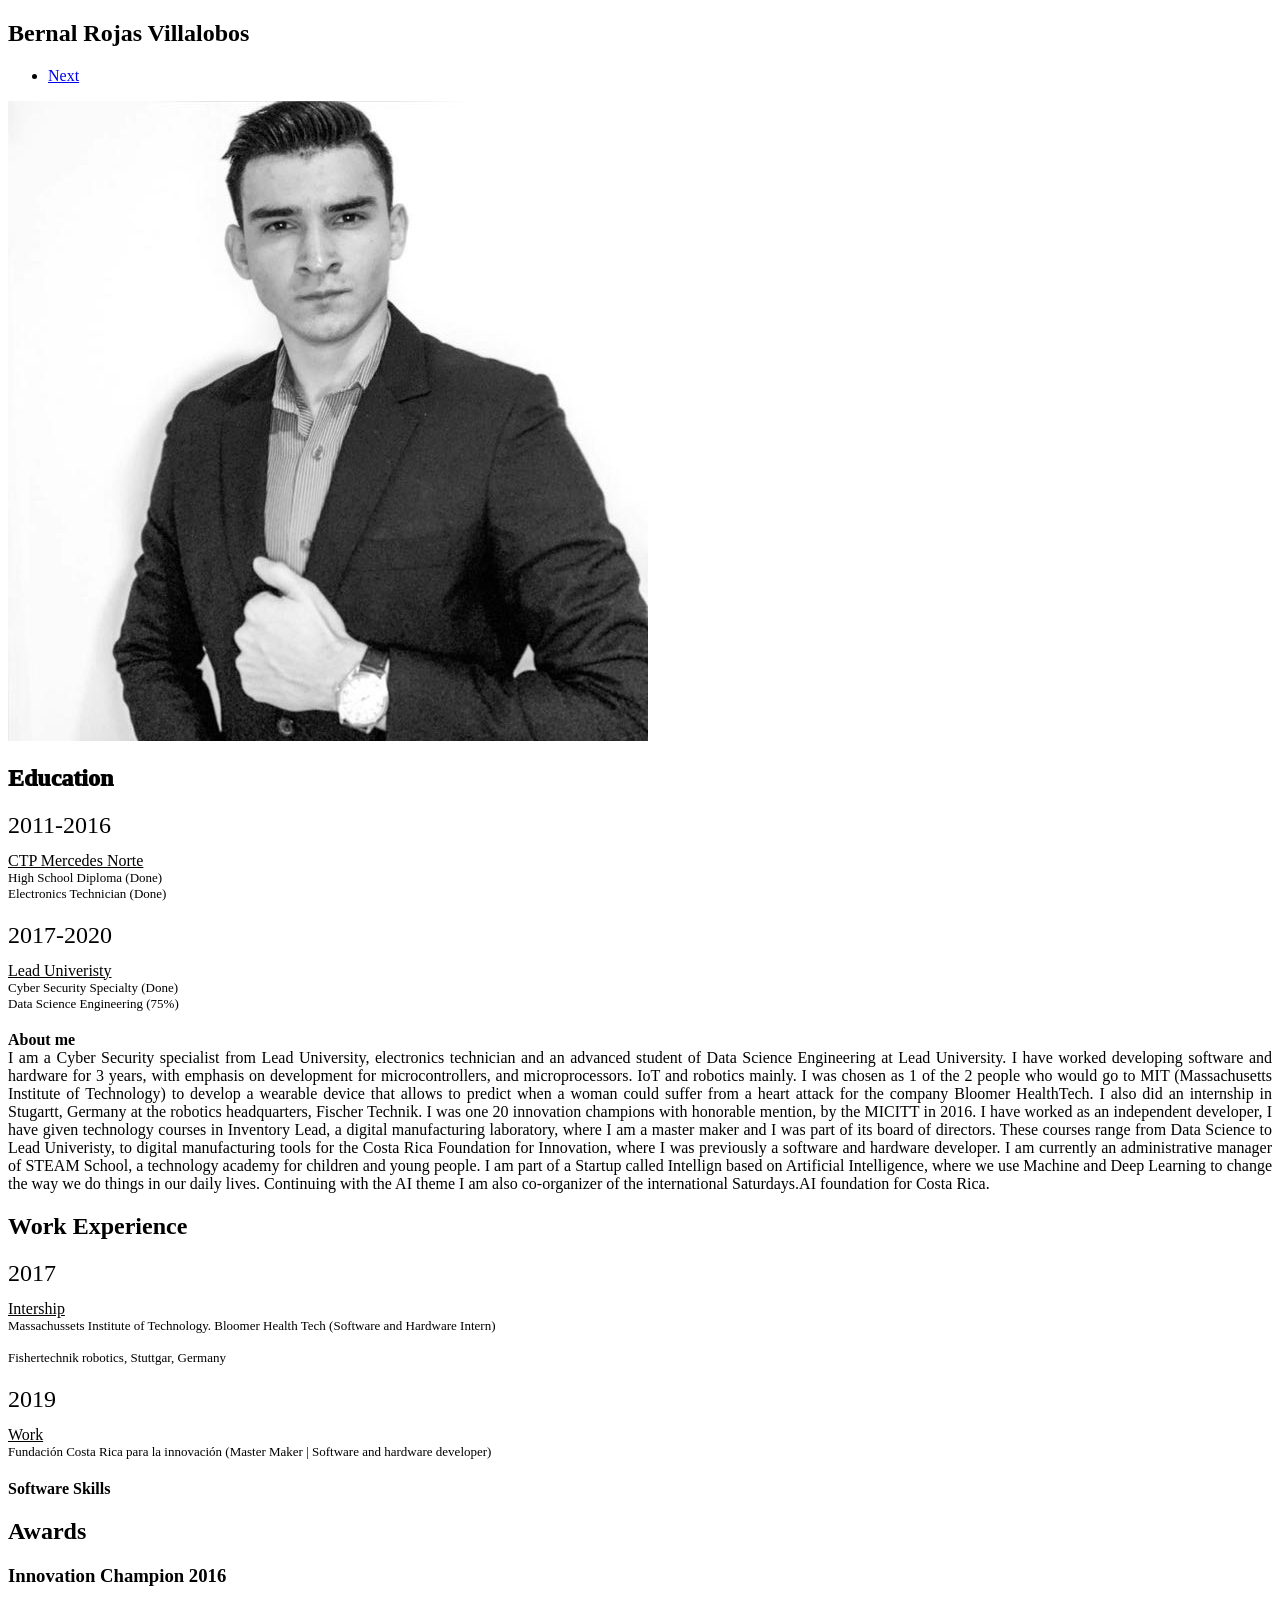
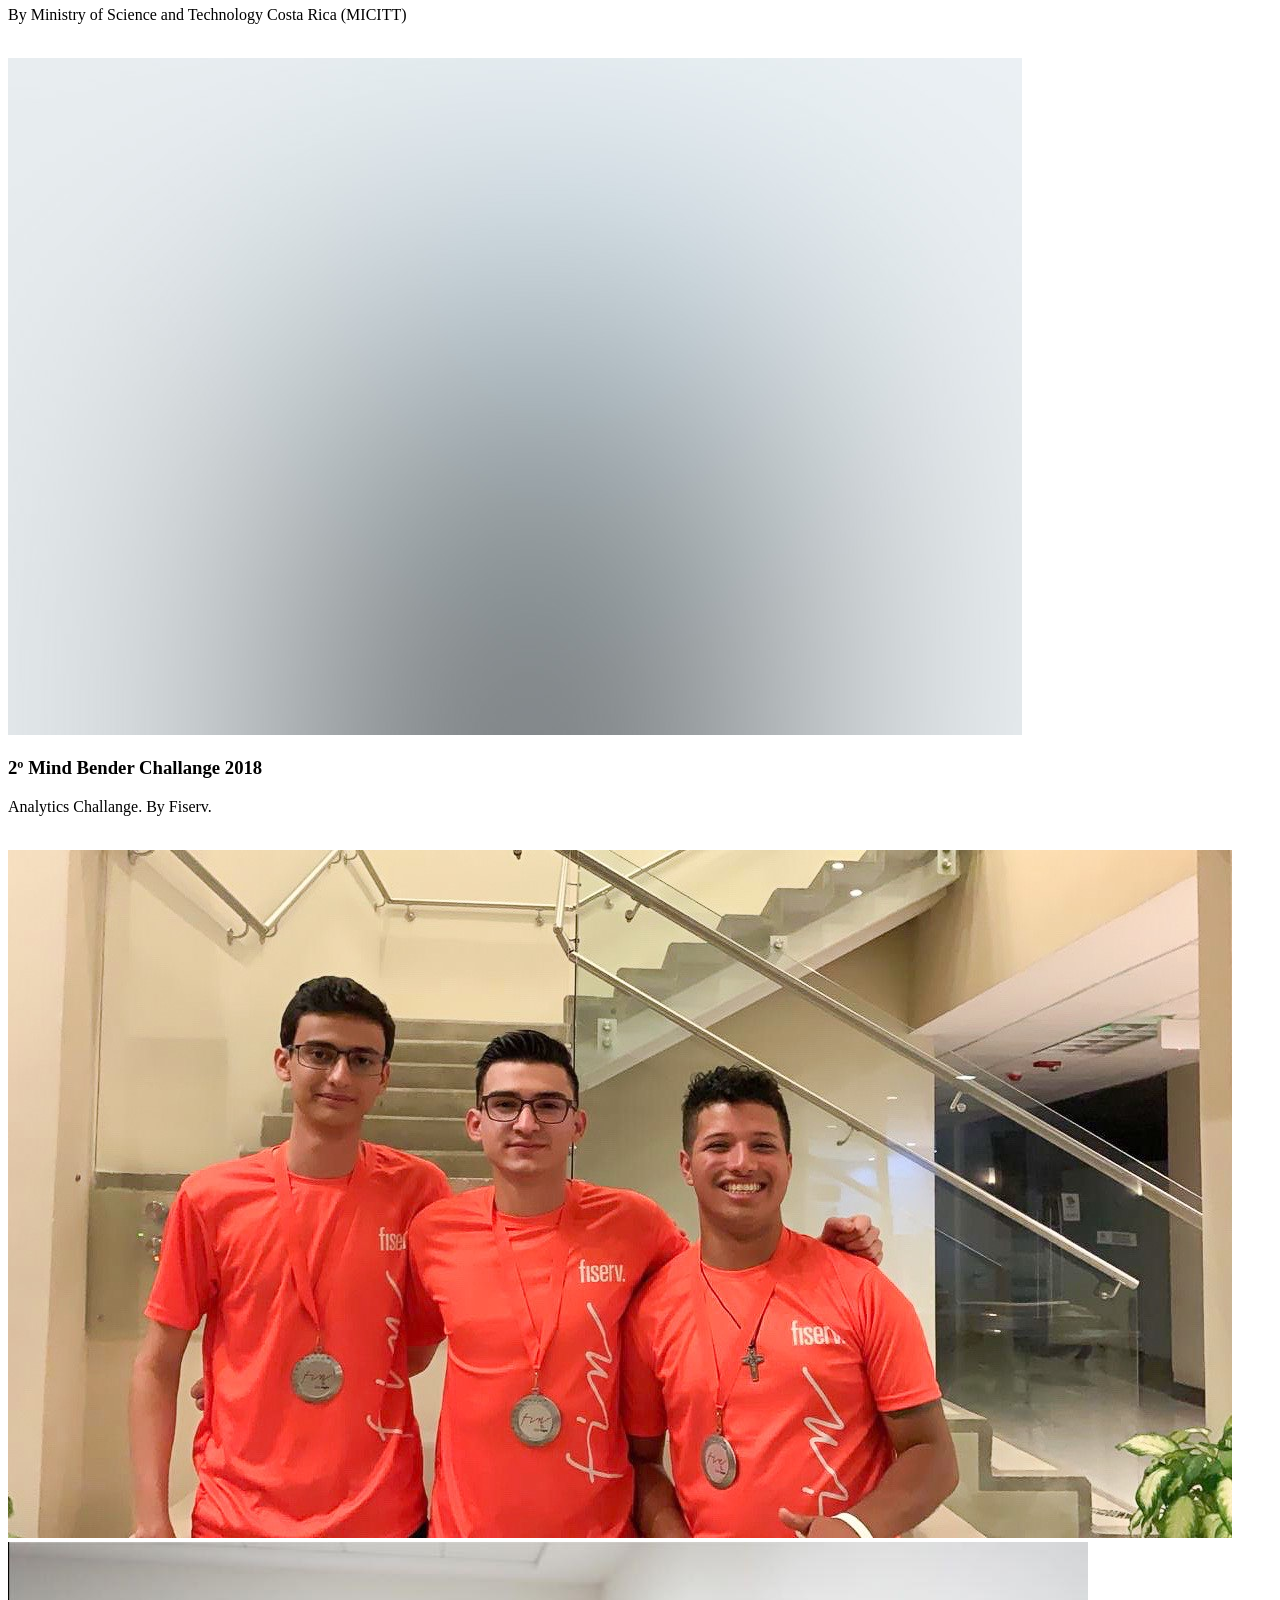
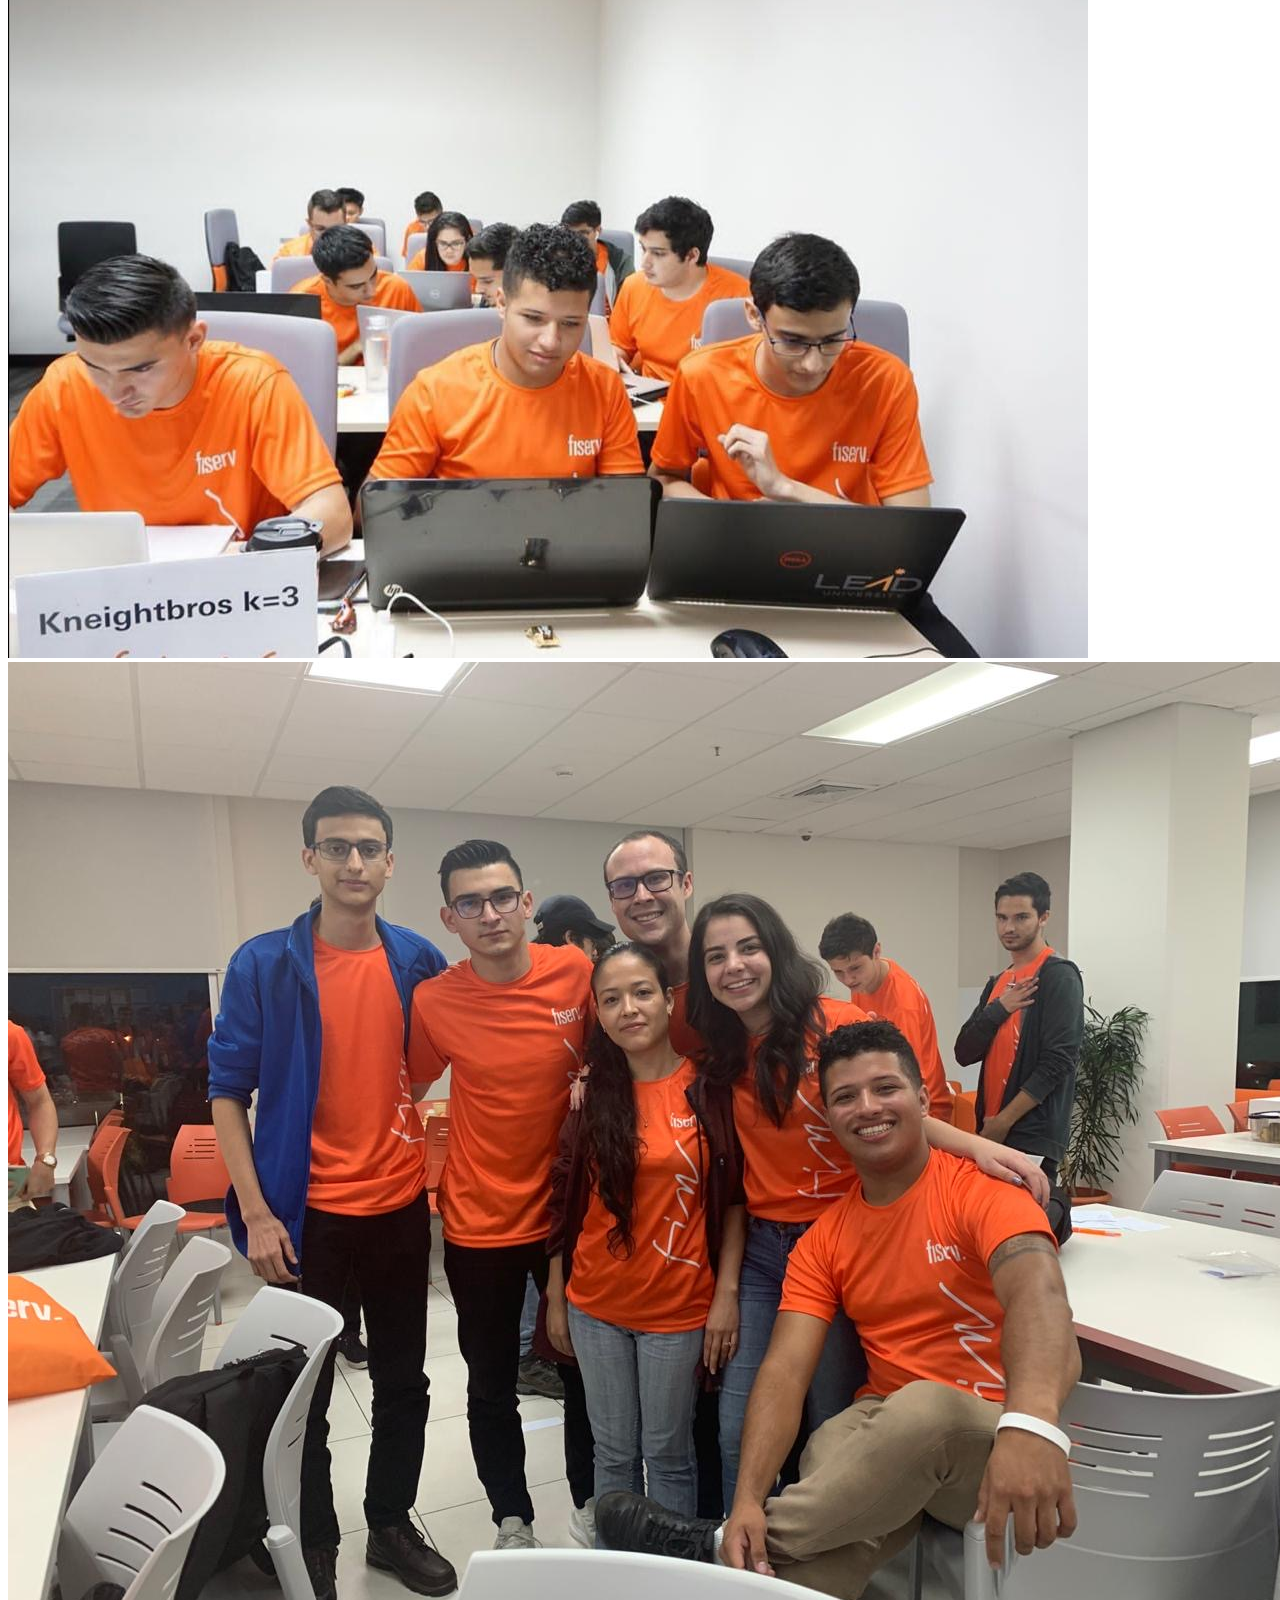
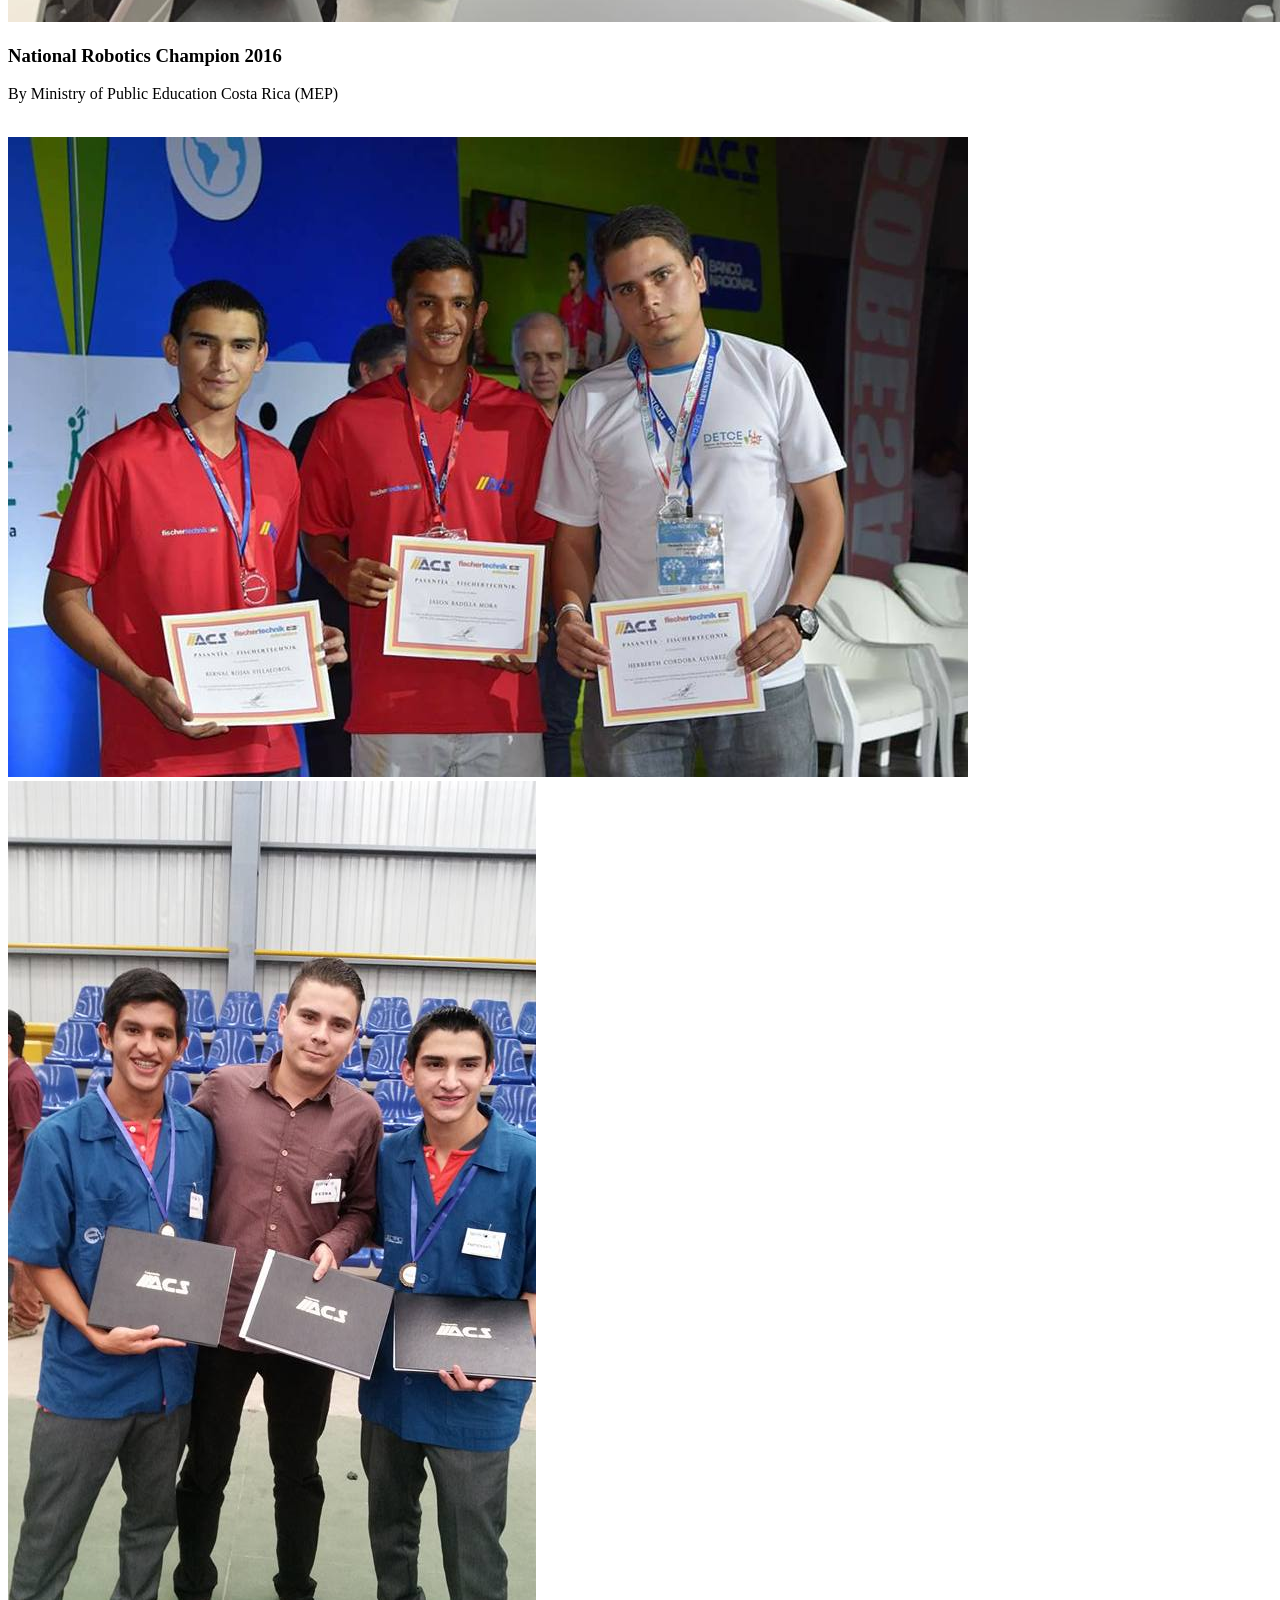
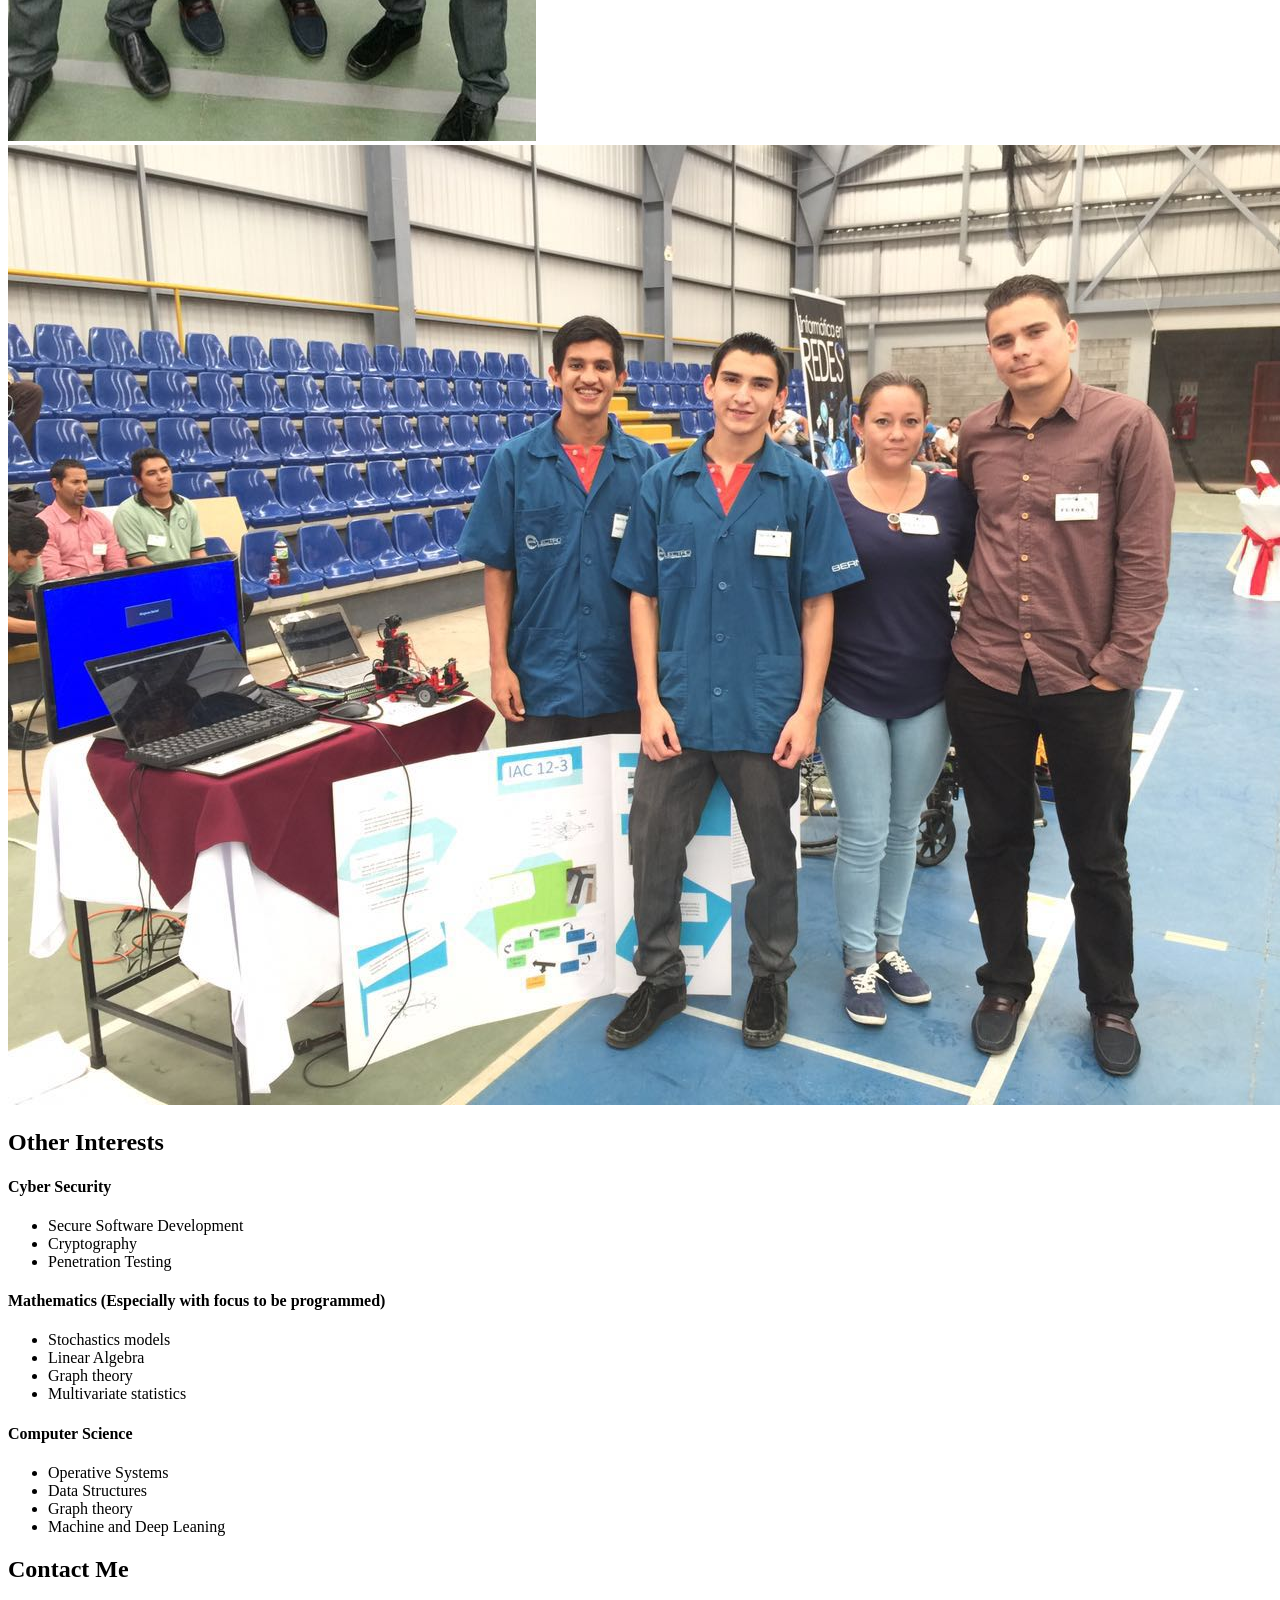
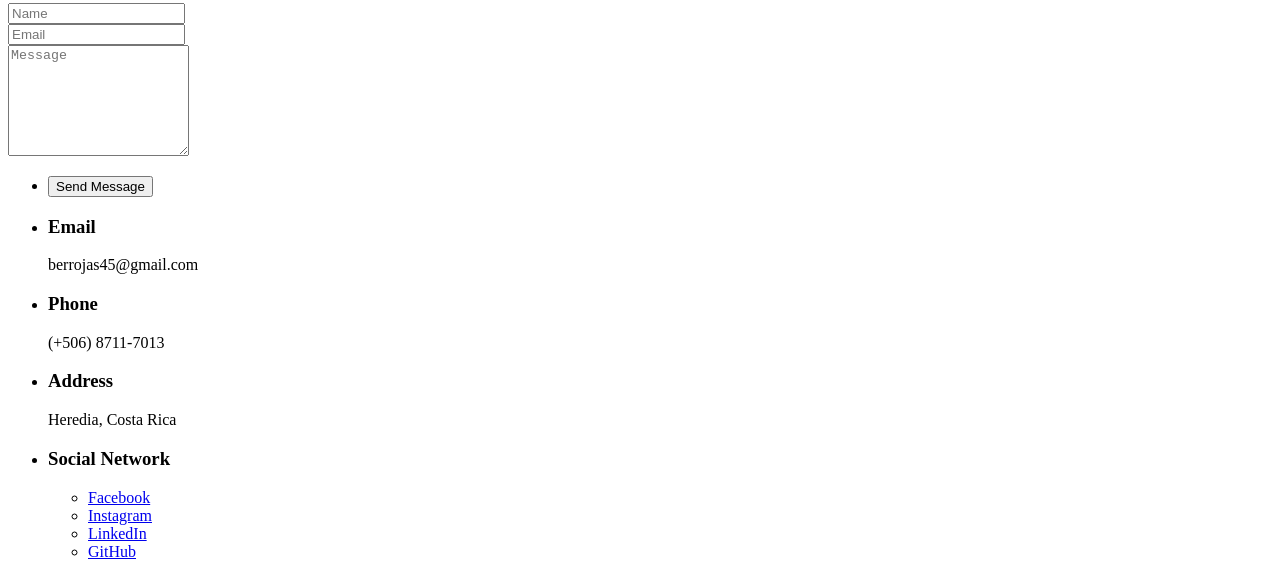
==== commit 3f3a1b19: "Change description" ====
--- a/index.html
+++ b/index.html
@@ -1,7 +1,7 @@
 <!DOCTYPE HTML>
 <html>
 	<head>
-		<title>Paradigm Shift by HTML5 UP</title>
+		<title>Bernal Rojas CV</title>
 		<meta charset="utf-8" />
 		<meta name="viewport" content="width=device-width, initial-scale=1, user-scalable=no" />
 		<meta name="description" content="" />
@@ -46,7 +46,13 @@
 						</header>
 						<div class="content">
 							<p style="text-align: justify;">
-								<strong>Sobre mi</strong></br> Soy técnico en electrónica y desarrollador de software y hardware desde hace 4 años, con énfasis en el desarrollo con microcontroladores, protocolos inalámbricos y robótica. También estudio en LEAD University, donde me especializo en análisis usando modelos de Inteligencia Artificial. También desarrollo e investigo tecnologías como IoT (Internet de las cosas) y algoritmos de Inteligencia Artificial. Fui escogido como 1 de las 2 personas que irían al MIT (Massachussets Institute of Technology) a desarrollar un dispositivo vestible que permite predecir cuando una mujer podría padecer de un ataque cardiaco para la empresa Bloomer HealthTech. También realizé una pasantía en Stugartt, Alemania en la casa matriz de robótica, Fischer Technik. Fui uno 20 campeones de innovación con mención honorífica, por el MICITT en 2016. Actualmente me dedico a trabajar como desarrollador independiente y analista de datos, doy cursos de tecnología en Inventoría Lead, un laboratorio de fabricación digital, donde soy maestro maker y parte de la junta directiva del mismo. Estos cursos van desde Ciencia de Datos para Lead Univeristy, hasta Iot, Robótica, microcontroladores y herramientas de fabricación digital para Fundación Costa Rica para la Innovación, donde anteriormente fui desarrollador. 
+								<strong>About me</strong></br> I am a Cyber Security specialist from Lead University, electronics technician and an advanced student of Data Science Engineering at Lead University.
+								I have worked developing software and hardware for 3 years, with emphasis on development for microcontrollers, and microprocessors. IoT and robotics mainly.
+								I was chosen as 1 of the 2 people who would go to MIT (Massachusetts Institute of Technology) to develop a wearable device that allows to predict when a woman could suffer from a heart attack for the company Bloomer HealthTech. I also did an internship in Stugartt, Germany at the robotics headquarters, Fischer Technik. I was one 20 innovation champions with honorable mention, by the MICITT in 2016.
+								I have worked as an independent developer, I have given technology courses in Inventory Lead, a digital manufacturing laboratory, where I am a master maker and I was part of its board of directors. These courses range from Data Science to Lead Univeristy, to digital manufacturing tools for the Costa Rica Foundation for Innovation, where I was previously a software and hardware developer.
+								I am currently an administrative manager of STEAM School, a technology academy for children and young people.
+								I am part of a Startup called Intellign based on Artificial Intelligence, where we use Machine and Deep Learning to change the way we do things in our daily lives.
+								Continuing with the AI ​​theme I am also co-organizer of the international Saturdays.AI foundation for Costa Rica.
 							</p>
 						</div>
 					</section>
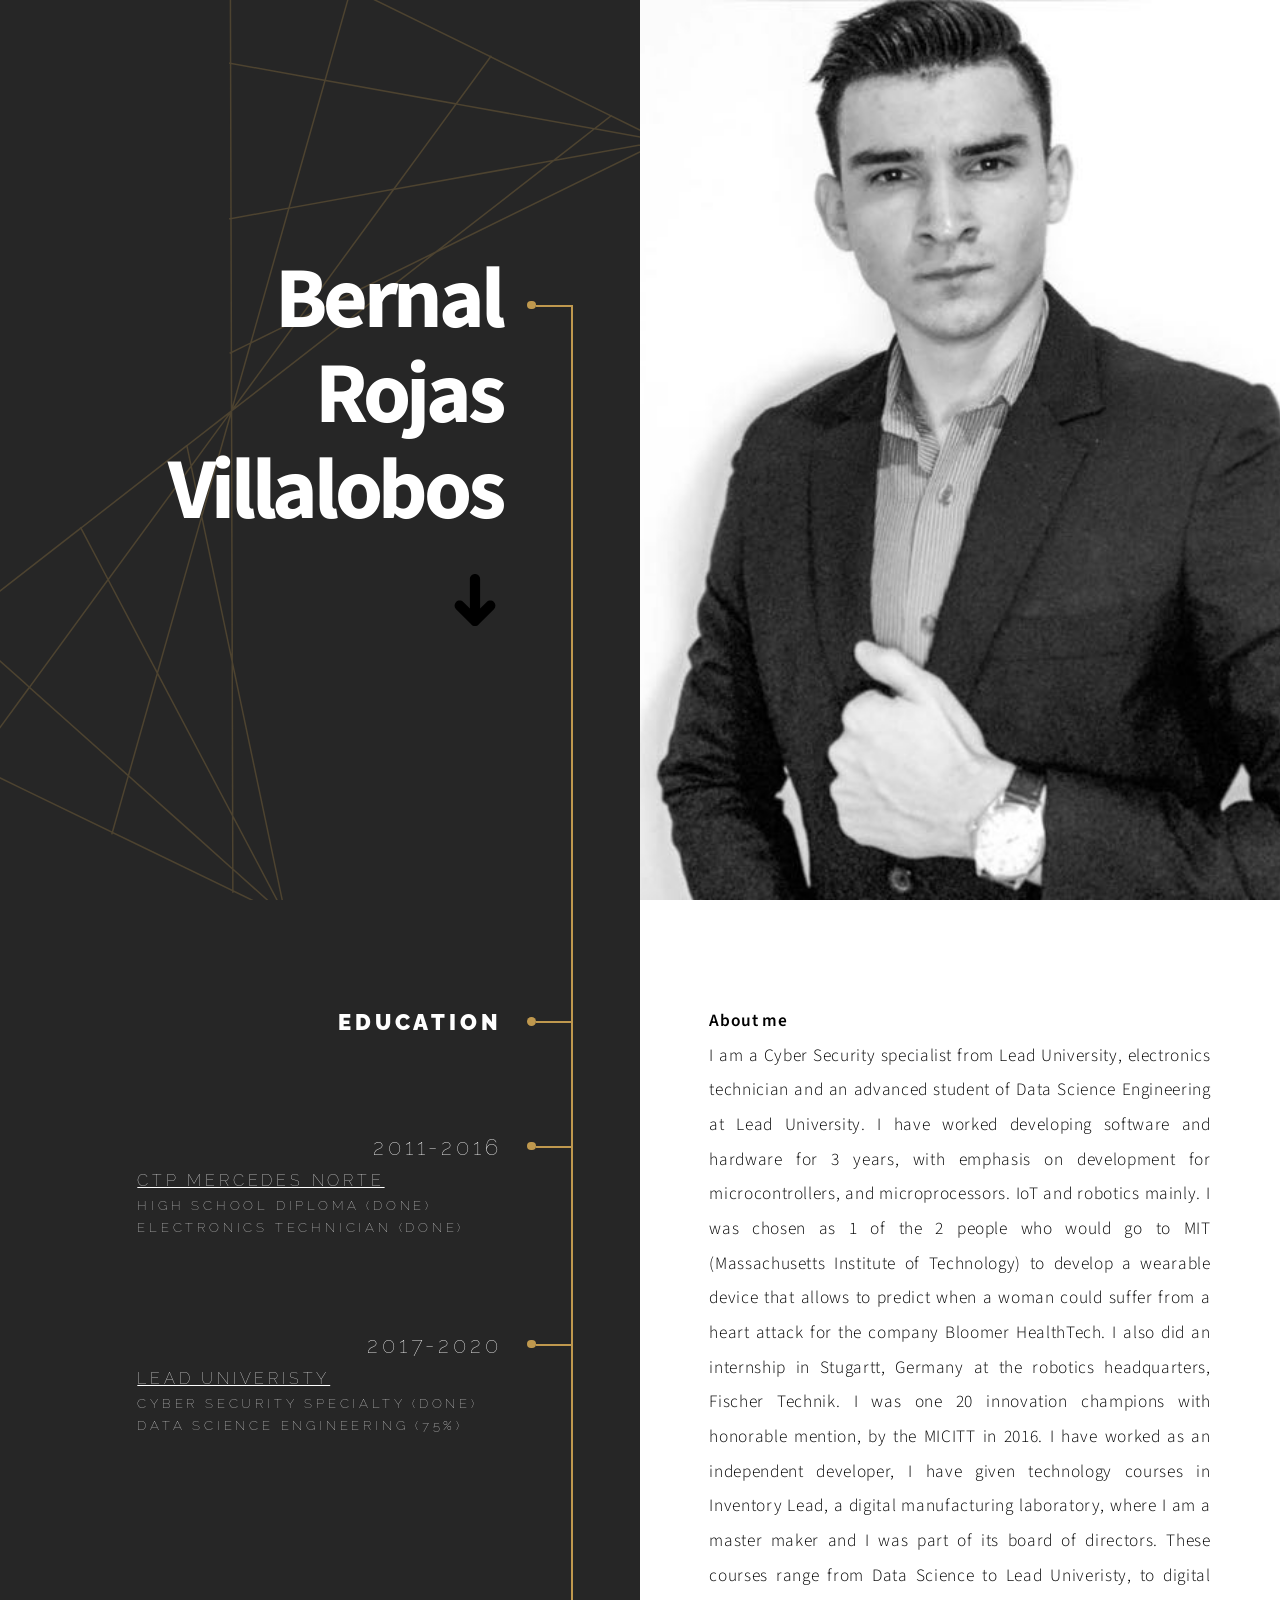
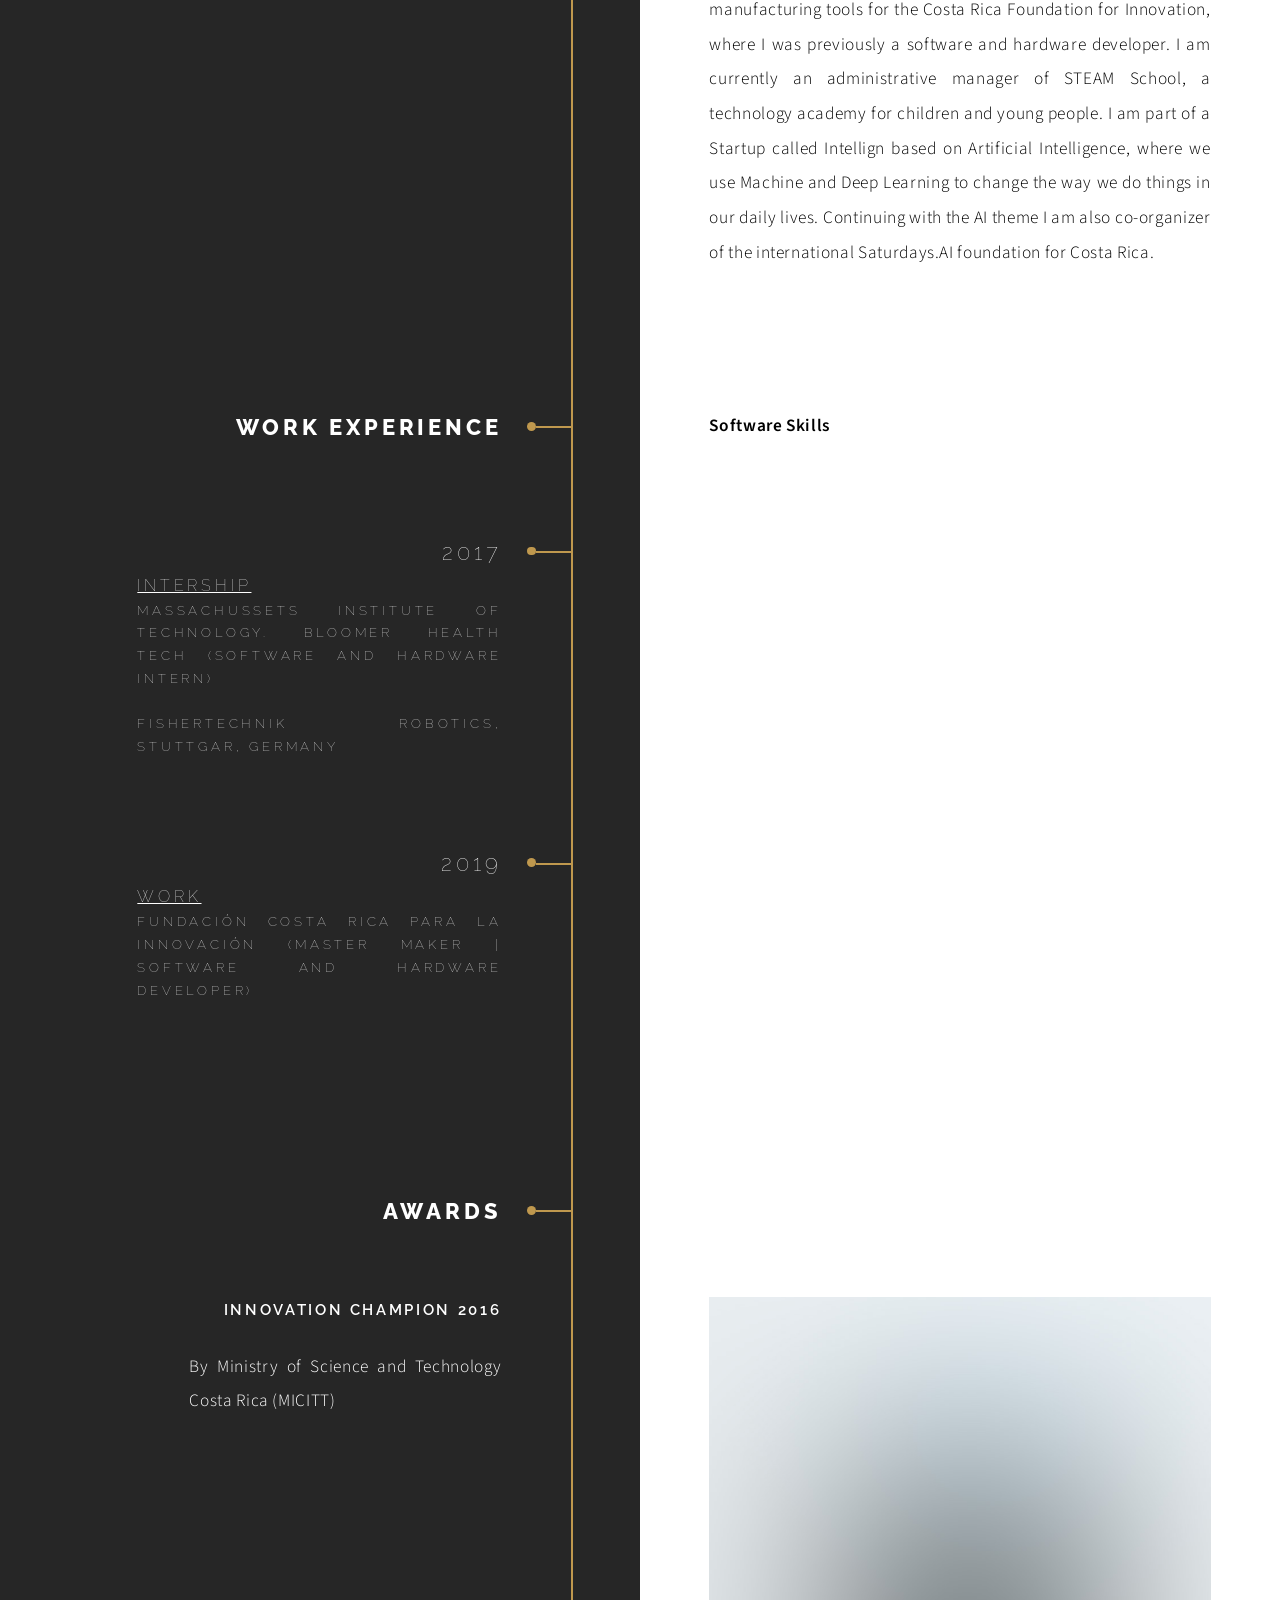
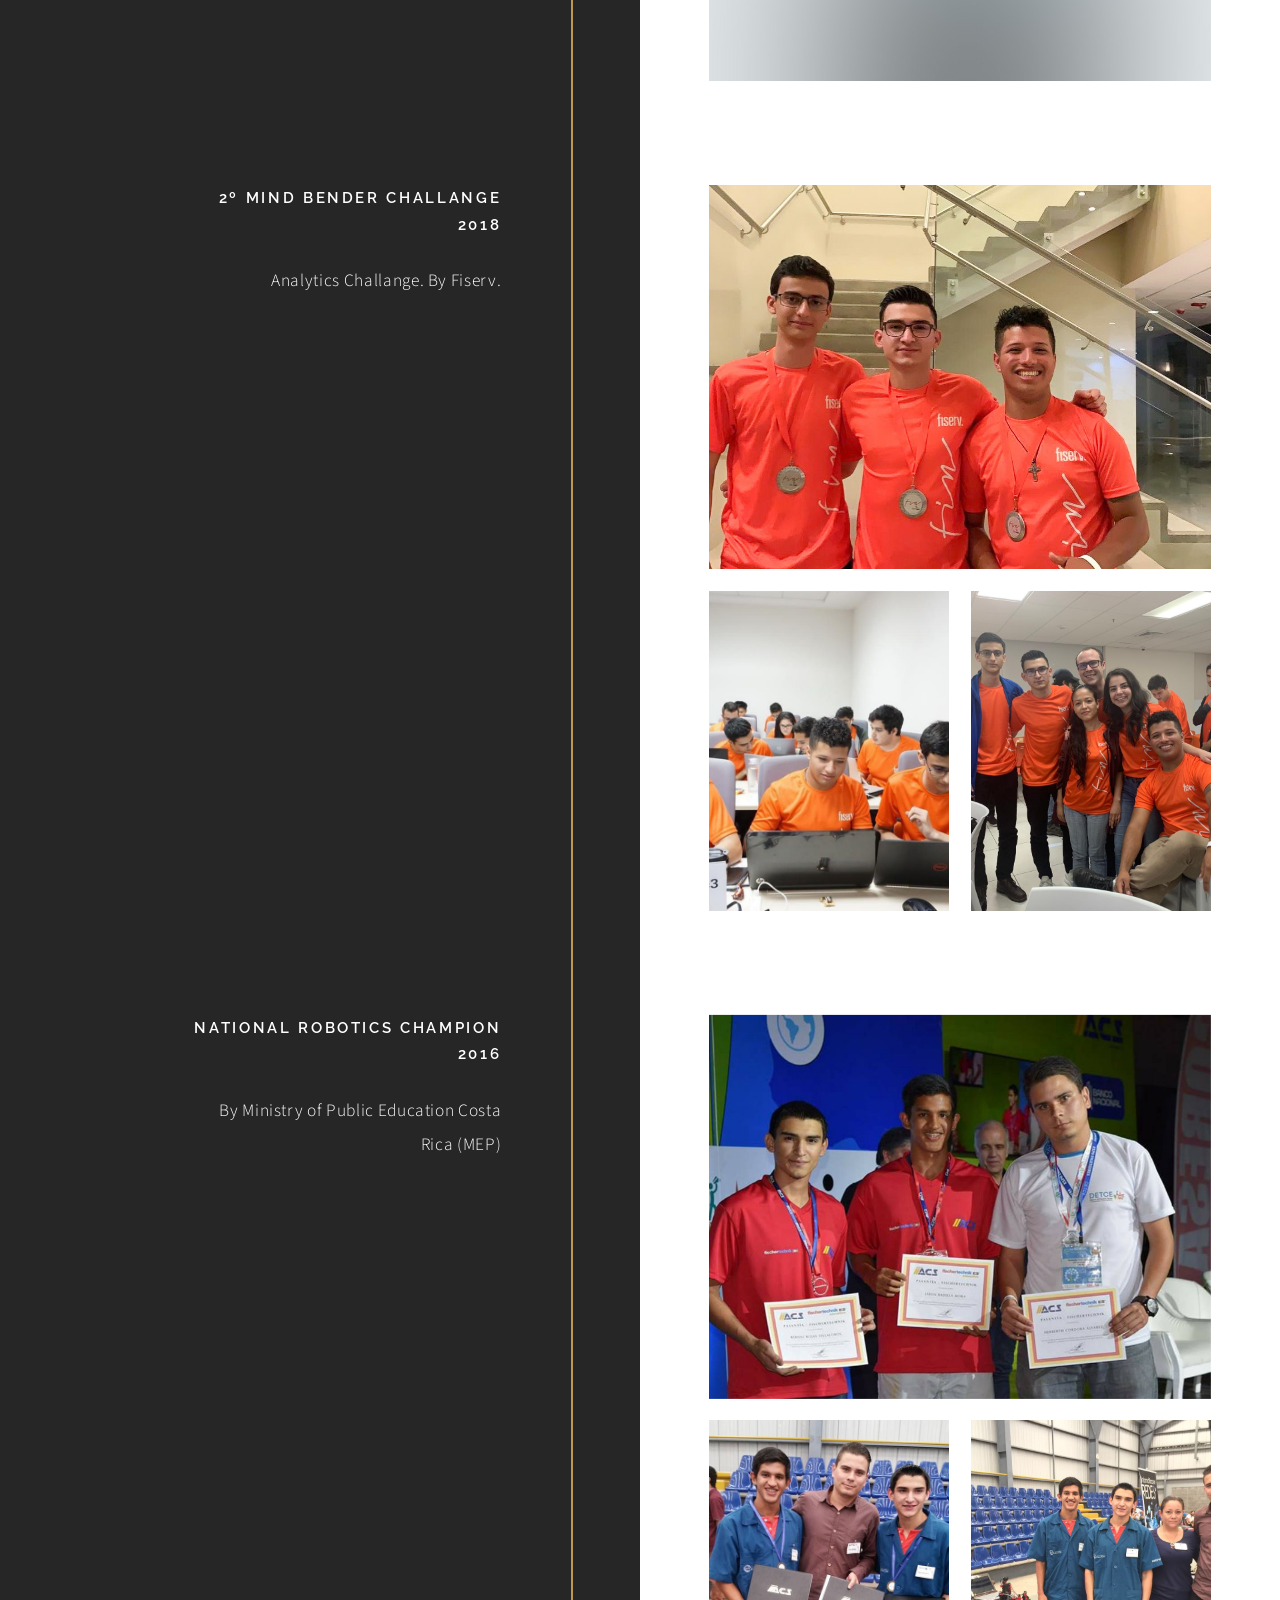
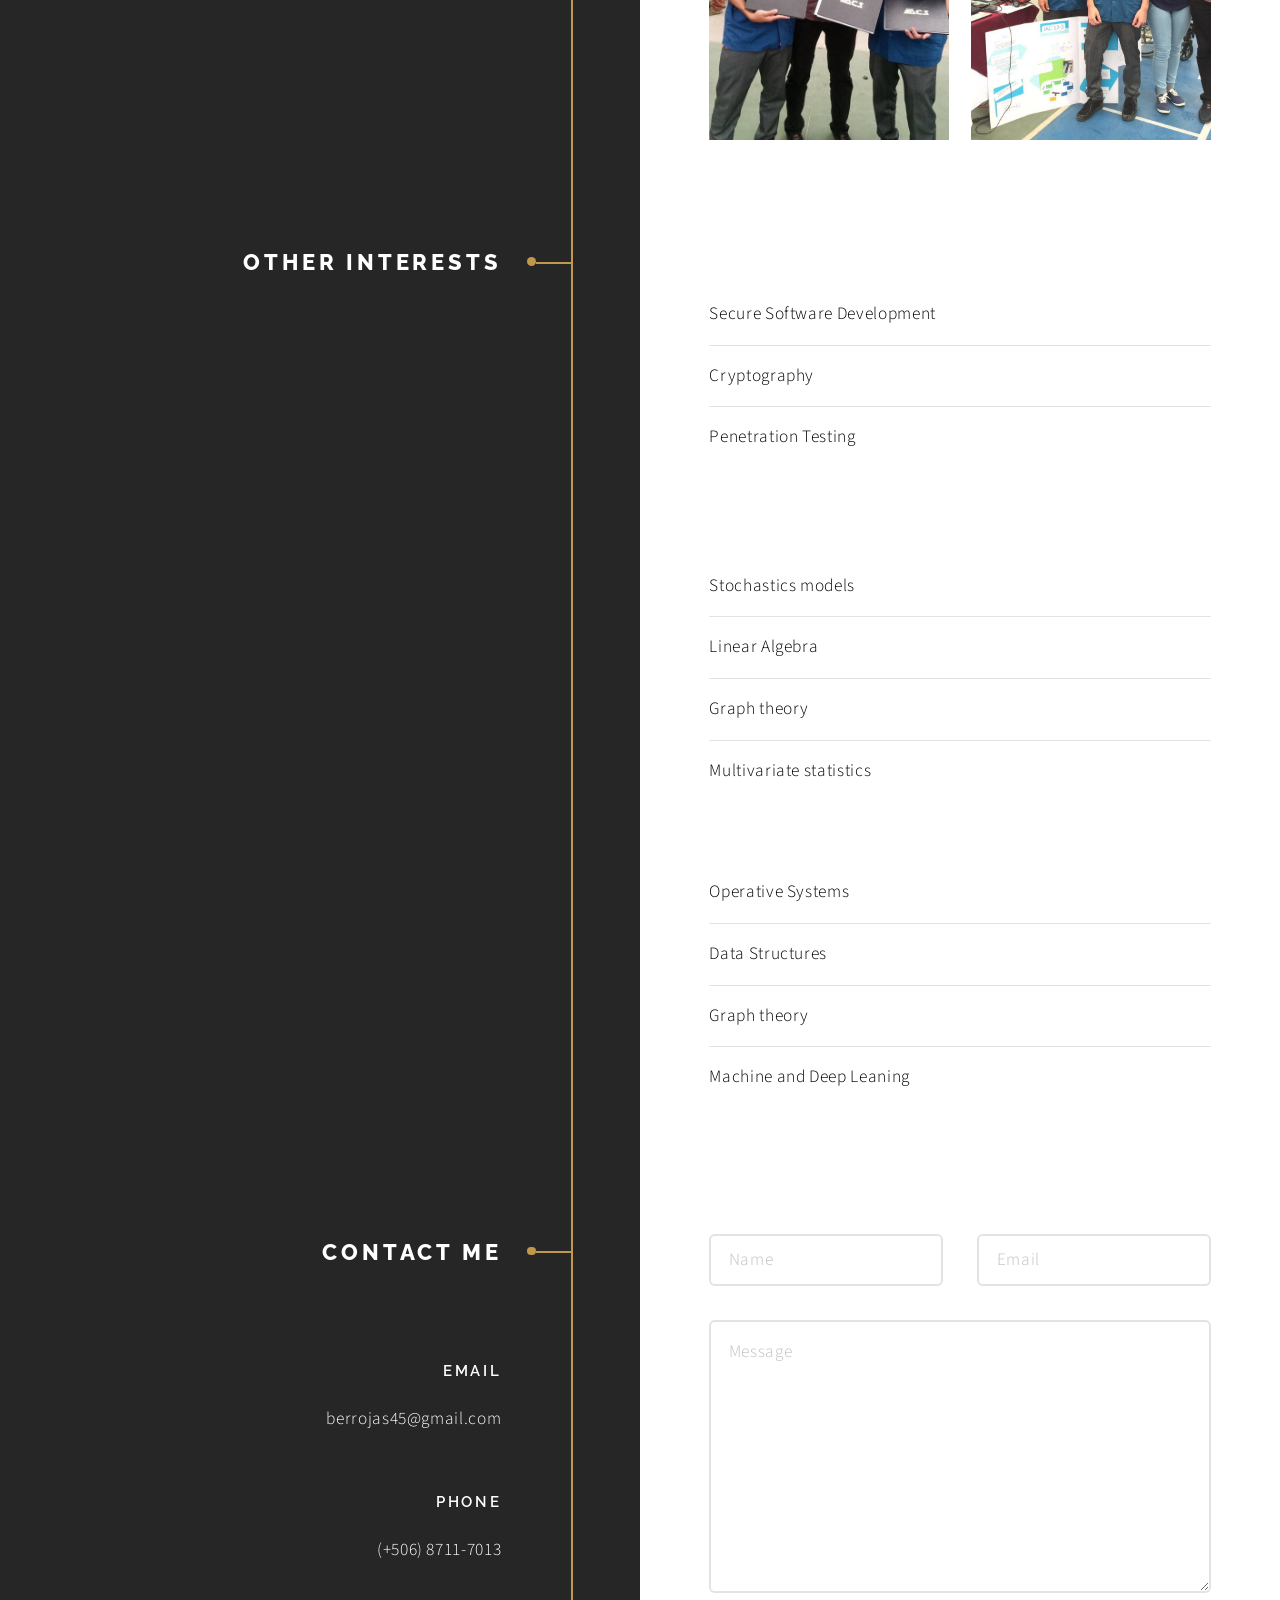
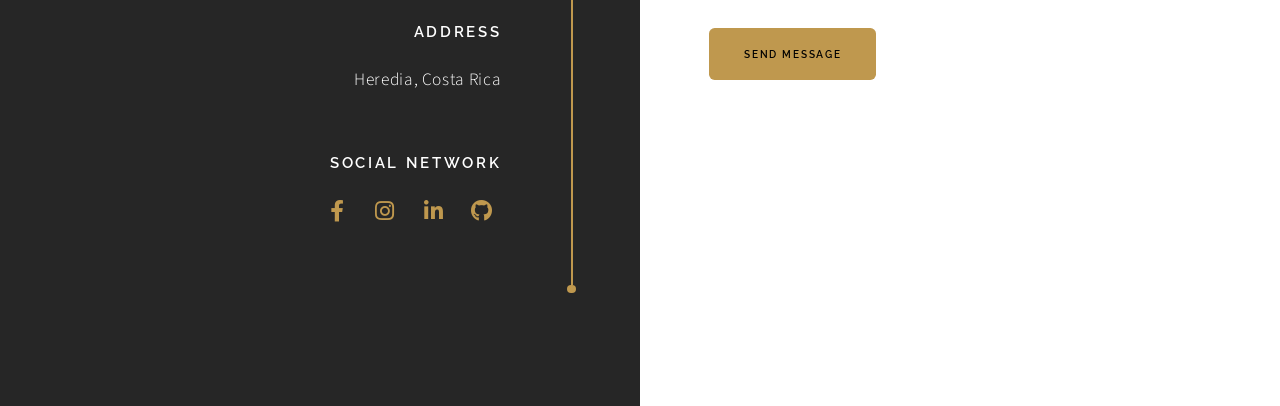
==== commit 5b71c28a: "Change color" ====
--- a/index.html
+++ b/index.html
@@ -95,7 +95,7 @@
 								<section>
 									<header>
 										<h3>Innovation Champion 2016</h3>
-										<p style="text-align: justify;">By Ministry of Science and Technology Costa Rica (MICITT)</p>
+										<p style="text-align: justify; color: #ffffff;">By Ministry of Science and Technology Costa Rica (MICITT)</p>
 									</header>
 									<div class="content">
 										<div class="gallery">
@@ -108,7 +108,7 @@
 								<section>
 									<header>
 										<h3>2º Mind Bender Challange 2018</h3>
-										<p>Analytics Challange. By Fiserv.</p>
+										<p style="color: #ffffff;">Analytics Challange. By Fiserv.</p>
 									</header>
 									<div class="content">
 										<div class="gallery">
@@ -123,7 +123,7 @@
 								<section>
 									<header>
 										<h3>National Robotics Champion 2016</h3>
-										<p>By Ministry of Public Education Costa Rica (MEP)</p>
+										<p style="color: #ffffff;">By Ministry of Public Education Costa Rica (MEP)</p>
 									</header>
 									<div class="content">
 										<div class="gallery">
@@ -193,15 +193,15 @@
 							<ul class="items">
 								<li>
 									<h3>Email</h3>
-									<span>berrojas45@gmail.com</span>
+									<span style="color: #ffffff;">berrojas45@gmail.com</span>
 								</li>
 								<li>
 									<h3>Phone</h3>
-									<span>(+506) 8711-7013</span>
+									<span style="color: #ffffff;">(+506) 8711-7013</span>
 								</li>
 								<li>
 									<h3>Address</h3>
-									<span>Heredia, Costa Rica</span>
+									<span style="color: #ffffff;">Heredia, Costa Rica</span>
 								</li>
 								<li>
 									<h3>Social Network</h3>
--- a/assets/css/main.css
+++ b/assets/css/main.css
@@ -1,10 +1,10 @@
 @import url(fontawesome-all.min.css);
 @import url("https://fonts.googleapis.com/css?family=Source+Sans+Pro:300,600,700,300i,600i,700i|Raleway:600,800");
 
-/*
-	Paradigm Shift by HTML5 UP
-	html5up.net | @ajlkn
-	Free for personal and commercial use under the CCA 3.0 license (html5up.net/license)
+/*
+	Paradigm Shift by HTML5 UP
+	html5up.net | @ajlkn
+	Free for personal and commercial use under the CCA 3.0 license (html5up.net/license)
 */
 
 html, body, div, span, applet, object,
@@ -176,7 +176,7 @@
 		-ms-transition: border-bottom-color 0.25s ease-in-out;
 		transition: border-bottom-color 0.25s ease-in-out;
 		text-decoration: none;
-		color: #000000;
+		color: #bf984e;
 		border-bottom: dotted 1px;
 	}
 
@@ -199,7 +199,7 @@
 	}
 
 	h1, h2, h3, h4, h5, h6 {
-		color: #000000;
+		color: #ffffff;
 		font-family: "Raleway", Helvetica, sans-serif;
 		font-weight: 600;
 		letter-spacing: 0.175em;
@@ -1883,8 +1883,8 @@
 		input[type="button"]:hover,
 		button:hover,
 		.button:hover {
-			box-shadow: inset 0 0 0 2px #2ee4bb;
-			color: #2ee4bb !important;
+			box-shadow: inset 0 0 0 2px rgb(191,152,78);
+			color: rgb(191,152,78) !important;
 		}
 
 		input[type="submit"]:active,
@@ -1892,9 +1892,9 @@
 		input[type="button"]:active,
 		button:active,
 		.button:active {
-			background-color: rgba(73, 252, 212, 0.25);
-			box-shadow: inset 0 0 0 2px #2ee4bb;
-			color: #2ee4bb !important;
+			background-color: rgb(202, 191, 169);
+			box-shadow: inset 0 0 0 2px rgb(191,152,78);
+			color: rgb(191,152,78) !important;
 		}
 
 		input[type="submit"].small,
@@ -1961,7 +1961,7 @@
 		input[type="button"].primary,
 		button.primary,
 		.button.primary {
-			background-color: #49fcd4;
+			background-color: rgb(191,152,78);
 			box-shadow: none;
 			color: #000000 !important;
 		}
@@ -1971,7 +1971,7 @@
 			input[type="button"].primary:hover,
 			button.primary:hover,
 			.button.primary:hover {
-				background-color: #93ffe7;
+				background-color: #262626;
 			}
 
 			input[type="submit"].primary:active,
@@ -1979,7 +1979,7 @@
 			input[type="button"].primary:active,
 			button.primary:active,
 			.button.primary:active {
-				background-color: #44f2cb;
+				background-color: #262626;
 			}
 
 		@media screen and (max-width: 736px) {
@@ -2135,7 +2135,7 @@
 		input[type="url"]:focus,
 		select:focus,
 		textarea:focus {
-			border-color: #2ee4bb;
+			border-color: rgb(191,152,78);
 		}
 
 	label {
@@ -2249,15 +2249,15 @@
 		input[type="checkbox"]:checked + label:before,
 		input[type="radio"]:checked + label:before {
 			content: '\f00c';
-			background-color: #49fcd4;
-			border-color: #49fcd4;
+			background-color: rgb(191,152,78);
+			border-color: rgb(191,152,78);
 			color: #ffffff;
 		}
 
 		input[type="checkbox"]:focus + label:before,
 		input[type="radio"]:focus + label:before {
-			border-color: #49fcd4;
-			box-shadow: 0 0 0 1px #49fcd4;
+			border-color: rgb(191,152,78);
+			box-shadow: 0 0 0 1px rgb(191,152,78);
 		}
 
 	input[type="checkbox"] + label:before {
@@ -2764,7 +2764,7 @@
 				}
 
 				ul.icons li .icon:hover {
-					background-color: rgba(144, 144, 144, 0.1);
+					background-color: #ffffff;
 				}
 
 /* Table */
@@ -3181,7 +3181,7 @@
 				background-position: center;
 				background-repeat: no-repeat;
 				background-size: contain;
-				color: #000000;
+				color: #ffffff;
 				display: block;
 				font-size: 1.25rem;
 				height: 3.25rem;
@@ -3223,8 +3223,8 @@
 
 		#wrapper:before {
 			background-attachment: fixed;
-			background-color: #49fcd4;
-			background-image: url("data:image/svg+xml;charset=utf8,%3Csvg xmlns='http://www.w3.org/2000/svg' viewBox='0 0 920 1750' x='0px' y='0px'%3E %3Cpath style='fill: rgba(67, 217, 184, 0.25)' d='M889.72,1137.55l-2.91-0.75l-364.39,282.94l-0.7-0.9l-0.51,0.11l-94.77-451.5l-32.51-15.75l-16.73-8.11l0,0.68 l-1.46,0l0-1.39l-1.89-0.92l-112.41-54.47l-0.29,1.03l-1.41-0.37l0.37-1.31l-34.14-16.54l-98.56-47.76l-0.59,0.81l-1.16-0.88 l0.42-0.57L11.43,766.33l-0.25,0.2l-0.9-1.15l102.87-79.98l0.08-0.1l0.02,0.02l116.68-90.72l-0.18-0.34l1.3-0.66l0.05,0.09 l100.5-78.14l-0.07-0.32l0.65-0.14l42.3-32.89l-0.15-54.54l-0.59,0.29l-0.64-1.31l1.23-0.6l-0.01-4.54l-0.33-122.47l-0.99,0.18 l-0.28-1.43l1.27-0.23l-0.4-147.49l-0.87-0.16l0.28-1.43l0.58,0.1l-0.35-127.48l-0.13-0.06l0.64-1.31L489.97,76.8l0.73,0.19 l-0.04,0.14l132.63,65.11l0.33-0.45l1.16,0.88l-0.16,0.22l114.21,56.07l0.45-0.35l0.72,0.93l47.89,23.51l2.76-1.36l0.56,4.61 l-3.32-1.63L571.52,330.88L375.95,482.93l0.66,239.95l51.12,243.57l222.53,107.83l236.23,60.93l2.27-1.77 M375.8,425.34l17.25-8.47 l36.13-127.75l-53.73,9.66L375.8,425.34z M551,241.05l38.19-52.2l-123.83-22.27l-34.13,120.68l98.99-17.81L551,241.05z M532.3,269.09l151.34-27.22l37.63-29.25l-130.48-23.47L532.3,269.09z M303.38,733.9l-2.36-4.48l-44.18-83.78L182.5,747.25 l40.78,36.46l52.69,47.11L303.38,733.9z M277.18,831.91l56.95,50.93L375.69,920l-0.13-49.23l-71.19-135L277.18,831.91z M303.96,731.86l41.93-148.25l-9.74-46.39L257.8,644.33L303.96,731.86z M304.94,733.73l9.55,18.12l61.05,115.78l-0.39-144.6 l-16.9-80.53l-11.71-55.81L304.94,733.73z M375.21,211.79l0.23,85.51l54.17-9.74l34.29-121.23l-88.87-15.98L375.21,211.79z M430.78,288.83l-17.88,63.21L394.81,416l44.01-21.6l90.15-123.23L430.78,288.83z M287.76,898.62l87.99,42.64l-0.05-19.29 l-91.37-81.71l-7.59-6.78l-14.88,52.59L287.76,898.62z M174.26,843.62l86.26,41.8l15-53.03l-93.89-83.95l-53.34,72.91L174.26,843.62 z M113.18,687.22L12.71,765.33l55.69,26.99l58.56,28.38l53.58-73.24l-34.83-31.14L113.18,687.22z M230.62,595.92l-116.27,90.4 l63.02,56.36l4.03,3.61l74.67-102.08l-7.47-14.17L230.62,595.92z M331.94,517.15l-100.15,77.86l25.25,47.88l78.71-107.59l-1.71-8.14 L331.94,517.15z M333.22,516.15l2.02,9.64l1.66,7.92l34.65-47.37L333.22,516.15z M337.31,535.63l9.43,44.95l26.67-94.3 L337.31,535.63z M347.39,583.66l27.74,132.16l-0.62-228.04L347.39,583.66z M374.7,21.83l0.35,127.02l89.27,16.06l24.61-87 L374.7,21.83z M490.25,78.56l-22.26,78.7l-2.24,7.91l124.39,22.37l10.23-13.99l22.04-30.12L490.25,78.56z M623.74,144.09 l-12.29,16.8l-19.71,26.95l131.07,23.58l14.73-11.45L623.74,144.09z M739,200.67l-13.3,10.34l-0.96,0.74l58.14,10.46L739,200.67z M723.19,212.96l-25.33,19.69l-11.14,8.66l97.03-17.45L723.19,212.96z M782.89,225.5l-98.64,17.74l-107.06,83.23L782.89,225.5z M631.68,282.26l49.48-38.47l-150.1,27l-89.41,122.22l129.1-63.37L631.68,282.26z M565.06,334.05l-125.28,61.5l-45.94,62.8 l-14.96,20.44L565.06,334.05z M425.31,412.87l11.65-15.93l-42.69,20.96l-13.66,48.3l-3.58,12.67L425.31,412.87z M392.51,418.76 l-16.71,8.2l0.01,4.72l0.12,45.68L392.51,418.76z M377.21,941.96l21.37,10.36l24.14,11.7l-45.56-40.74L377.21,941.96z M377.15,921.31l34.83,31.15l12.57,11.24l-47.53-90.14L377.15,921.31z M376.63,730.07l0.38,140.33l48.29,91.59L376.63,730.07z M806.29,1197.48l75.8-58.86l-28.56,11.47l-25.6,10.28l14.96,7.25l-0.64,1.31l-16.16-7.83l-124.76,50.1l40.56,36.27L806.29,1197.48z M522.43,1146.18l58.88,111.66l52.71-21.17l64.61-25.95l-75.11-67.17L522.43,1146.18z M621.92,1142.14l-115.78-103.53l-46.8-12.07 l62.33,118.2l7.06-0.18L621.92,1142.14z M700.14,1210.12l124.19-49.87l-42.89-20.78l-155.8,4.04L700.14,1210.12z M679.7,1295.77 l61.03-47.39l-40.9-36.57l-117.85,47.32l42.09,79.82L679.7,1295.77z M522.48,1417.85l1.83-1.42l98.6-76.56l-42.28-80.19 l-84.25,33.83L522.48,1417.85z M496.08,1292.06l83.87-33.68l-59.14-112.16l-55.04,1.43L496.08,1292.06z M465.46,1146.2l54.58-1.42 l-62.61-118.74l-18.03-4.65l0.36-1.41l16.74,4.32l-27.63-52.4L465.46,1146.2z M458.42,1024.79l45.35,11.7l-74.14-66.29 L458.42,1024.79z M431.46,969.87l75.38,67.41l136.26,35.15L431.46,969.87z M649.76,1075.65l-140.54-36.25l114.83,102.68l154.53-4.01 L649.76,1075.65z M656.92,1077.5l124.84,60.5l51.97-1.35l47.7-1.24L656.92,1077.5z M784.62,1139.38l41.54,20.13l56.45-22.67 L784.62,1139.38z'/%3E %3C/svg%3E");
+			background-color: #262626;
+			background-image: url("data:image/svg+xml;charset=utf8,%3Csvg xmlns='http://www.w3.org/2000/svg' viewBox='0 0 920 1750' x='0px' y='0px'%3E %3Cpath style='fill: rgb(191,152,78, 0.25)' d='M889.72,1137.55l-2.91-0.75l-364.39,282.94l-0.7-0.9l-0.51,0.11l-94.77-451.5l-32.51-15.75l-16.73-8.11l0,0.68 l-1.46,0l0-1.39l-1.89-0.92l-112.41-54.47l-0.29,1.03l-1.41-0.37l0.37-1.31l-34.14-16.54l-98.56-47.76l-0.59,0.81l-1.16-0.88 l0.42-0.57L11.43,766.33l-0.25,0.2l-0.9-1.15l102.87-79.98l0.08-0.1l0.02,0.02l116.68-90.72l-0.18-0.34l1.3-0.66l0.05,0.09 l100.5-78.14l-0.07-0.32l0.65-0.14l42.3-32.89l-0.15-54.54l-0.59,0.29l-0.64-1.31l1.23-0.6l-0.01-4.54l-0.33-122.47l-0.99,0.18 l-0.28-1.43l1.27-0.23l-0.4-147.49l-0.87-0.16l0.28-1.43l0.58,0.1l-0.35-127.48l-0.13-0.06l0.64-1.31L489.97,76.8l0.73,0.19 l-0.04,0.14l132.63,65.11l0.33-0.45l1.16,0.88l-0.16,0.22l114.21,56.07l0.45-0.35l0.72,0.93l47.89,23.51l2.76-1.36l0.56,4.61 l-3.32-1.63L571.52,330.88L375.95,482.93l0.66,239.95l51.12,243.57l222.53,107.83l236.23,60.93l2.27-1.77 M375.8,425.34l17.25-8.47 l36.13-127.75l-53.73,9.66L375.8,425.34z M551,241.05l38.19-52.2l-123.83-22.27l-34.13,120.68l98.99-17.81L551,241.05z M532.3,269.09l151.34-27.22l37.63-29.25l-130.48-23.47L532.3,269.09z M303.38,733.9l-2.36-4.48l-44.18-83.78L182.5,747.25 l40.78,36.46l52.69,47.11L303.38,733.9z M277.18,831.91l56.95,50.93L375.69,920l-0.13-49.23l-71.19-135L277.18,831.91z M303.96,731.86l41.93-148.25l-9.74-46.39L257.8,644.33L303.96,731.86z M304.94,733.73l9.55,18.12l61.05,115.78l-0.39-144.6 l-16.9-80.53l-11.71-55.81L304.94,733.73z M375.21,211.79l0.23,85.51l54.17-9.74l34.29-121.23l-88.87-15.98L375.21,211.79z M430.78,288.83l-17.88,63.21L394.81,416l44.01-21.6l90.15-123.23L430.78,288.83z M287.76,898.62l87.99,42.64l-0.05-19.29 l-91.37-81.71l-7.59-6.78l-14.88,52.59L287.76,898.62z M174.26,843.62l86.26,41.8l15-53.03l-93.89-83.95l-53.34,72.91L174.26,843.62 z M113.18,687.22L12.71,765.33l55.69,26.99l58.56,28.38l53.58-73.24l-34.83-31.14L113.18,687.22z M230.62,595.92l-116.27,90.4 l63.02,56.36l4.03,3.61l74.67-102.08l-7.47-14.17L230.62,595.92z M331.94,517.15l-100.15,77.86l25.25,47.88l78.71-107.59l-1.71-8.14 L331.94,517.15z M333.22,516.15l2.02,9.64l1.66,7.92l34.65-47.37L333.22,516.15z M337.31,535.63l9.43,44.95l26.67-94.3 L337.31,535.63z M347.39,583.66l27.74,132.16l-0.62-228.04L347.39,583.66z M374.7,21.83l0.35,127.02l89.27,16.06l24.61-87 L374.7,21.83z M490.25,78.56l-22.26,78.7l-2.24,7.91l124.39,22.37l10.23-13.99l22.04-30.12L490.25,78.56z M623.74,144.09 l-12.29,16.8l-19.71,26.95l131.07,23.58l14.73-11.45L623.74,144.09z M739,200.67l-13.3,10.34l-0.96,0.74l58.14,10.46L739,200.67z M723.19,212.96l-25.33,19.69l-11.14,8.66l97.03-17.45L723.19,212.96z M782.89,225.5l-98.64,17.74l-107.06,83.23L782.89,225.5z M631.68,282.26l49.48-38.47l-150.1,27l-89.41,122.22l129.1-63.37L631.68,282.26z M565.06,334.05l-125.28,61.5l-45.94,62.8 l-14.96,20.44L565.06,334.05z M425.31,412.87l11.65-15.93l-42.69,20.96l-13.66,48.3l-3.58,12.67L425.31,412.87z M392.51,418.76 l-16.71,8.2l0.01,4.72l0.12,45.68L392.51,418.76z M377.21,941.96l21.37,10.36l24.14,11.7l-45.56-40.74L377.21,941.96z M377.15,921.31l34.83,31.15l12.57,11.24l-47.53-90.14L377.15,921.31z M376.63,730.07l0.38,140.33l48.29,91.59L376.63,730.07z M806.29,1197.48l75.8-58.86l-28.56,11.47l-25.6,10.28l14.96,7.25l-0.64,1.31l-16.16-7.83l-124.76,50.1l40.56,36.27L806.29,1197.48z M522.43,1146.18l58.88,111.66l52.71-21.17l64.61-25.95l-75.11-67.17L522.43,1146.18z M621.92,1142.14l-115.78-103.53l-46.8-12.07 l62.33,118.2l7.06-0.18L621.92,1142.14z M700.14,1210.12l124.19-49.87l-42.89-20.78l-155.8,4.04L700.14,1210.12z M679.7,1295.77 l61.03-47.39l-40.9-36.57l-117.85,47.32l42.09,79.82L679.7,1295.77z M522.48,1417.85l1.83-1.42l98.6-76.56l-42.28-80.19 l-84.25,33.83L522.48,1417.85z M496.08,1292.06l83.87-33.68l-59.14-112.16l-55.04,1.43L496.08,1292.06z M465.46,1146.2l54.58-1.42 l-62.61-118.74l-18.03-4.65l0.36-1.41l16.74,4.32l-27.63-52.4L465.46,1146.2z M458.42,1024.79l45.35,11.7l-74.14-66.29 L458.42,1024.79z M431.46,969.87l75.38,67.41l136.26,35.15L431.46,969.87z M649.76,1075.65l-140.54-36.25l114.83,102.68l154.53-4.01 L649.76,1075.65z M656.92,1077.5l124.84,60.5l51.97-1.35l47.7-1.24L656.92,1077.5z M784.62,1139.38l41.54,20.13l56.45-22.67 L784.62,1139.38z'/%3E %3C/svg%3E");
 			background-position: -50% 10%;
 			background-repeat: repeat-y;
 			background-size: 75% auto;
@@ -3291,7 +3291,7 @@
 		}
 
 			#wrapper > section > header:before {
-				background: #43d9b8;
+				background: #bf984e;
 				content: '';
 				display: block;
 				margin-top: 1rem;
@@ -3304,7 +3304,7 @@
 			}
 
 				#wrapper > section > header h1:before, #wrapper > section > header h2:before {
-					background: #43d9b8;
+					background: #bf984e;
 					content: '';
 					display: block;
 					height: 2px;
@@ -3313,7 +3313,7 @@
 				}
 
 				#wrapper > section > header h1:after, #wrapper > section > header h2:after {
-					background: #43d9b8;
+					background: #bf984e;
 					border-radius: 0.5rem;
 					content: '';
 					display: block;
@@ -3370,7 +3370,7 @@
 			}
 
 			#wrapper > section:last-of-type > header:after {
-				background: #43d9b8;
+				background: #bf984e;
 				border-radius: 0.5rem;
 				bottom: -1.5rem;
 				content: '';
@@ -3587,7 +3587,7 @@
 
 					#wrapper > section > header {
 						background-attachment: fixed;
-						background-color: #49fcd4;
+						background-color: rgb(191,152,78);
 						background-image: url("data:image/svg+xml;charset=utf8,%3Csvg xmlns='http://www.w3.org/2000/svg' viewBox='0 0 920 1750' x='0px' y='0px'%3E %3Cpath style='fill: rgba(67, 217, 184, 0.5)' d='M889.72,1137.55l-2.91-0.75l-364.39,282.94l-0.7-0.9l-0.51,0.11l-94.77-451.5l-32.51-15.75l-16.73-8.11l0,0.68 l-1.46,0l0-1.39l-1.89-0.92l-112.41-54.47l-0.29,1.03l-1.41-0.37l0.37-1.31l-34.14-16.54l-98.56-47.76l-0.59,0.81l-1.16-0.88 l0.42-0.57L11.43,766.33l-0.25,0.2l-0.9-1.15l102.87-79.98l0.08-0.1l0.02,0.02l116.68-90.72l-0.18-0.34l1.3-0.66l0.05,0.09 l100.5-78.14l-0.07-0.32l0.65-0.14l42.3-32.89l-0.15-54.54l-0.59,0.29l-0.64-1.31l1.23-0.6l-0.01-4.54l-0.33-122.47l-0.99,0.18 l-0.28-1.43l1.27-0.23l-0.4-147.49l-0.87-0.16l0.28-1.43l0.58,0.1l-0.35-127.48l-0.13-0.06l0.64-1.31L489.97,76.8l0.73,0.19 l-0.04,0.14l132.63,65.11l0.33-0.45l1.16,0.88l-0.16,0.22l114.21,56.07l0.45-0.35l0.72,0.93l47.89,23.51l2.76-1.36l0.56,4.61 l-3.32-1.63L571.52,330.88L375.95,482.93l0.66,239.95l51.12,243.57l222.53,107.83l236.23,60.93l2.27-1.77 M375.8,425.34l17.25-8.47 l36.13-127.75l-53.73,9.66L375.8,425.34z M551,241.05l38.19-52.2l-123.83-22.27l-34.13,120.68l98.99-17.81L551,241.05z M532.3,269.09l151.34-27.22l37.63-29.25l-130.48-23.47L532.3,269.09z M303.38,733.9l-2.36-4.48l-44.18-83.78L182.5,747.25 l40.78,36.46l52.69,47.11L303.38,733.9z M277.18,831.91l56.95,50.93L375.69,920l-0.13-49.23l-71.19-135L277.18,831.91z M303.96,731.86l41.93-148.25l-9.74-46.39L257.8,644.33L303.96,731.86z M304.94,733.73l9.55,18.12l61.05,115.78l-0.39-144.6 l-16.9-80.53l-11.71-55.81L304.94,733.73z M375.21,211.79l0.23,85.51l54.17-9.74l34.29-121.23l-88.87-15.98L375.21,211.79z M430.78,288.83l-17.88,63.21L394.81,416l44.01-21.6l90.15-123.23L430.78,288.83z M287.76,898.62l87.99,42.64l-0.05-19.29 l-91.37-81.71l-7.59-6.78l-14.88,52.59L287.76,898.62z M174.26,843.62l86.26,41.8l15-53.03l-93.89-83.95l-53.34,72.91L174.26,843.62 z M113.18,687.22L12.71,765.33l55.69,26.99l58.56,28.38l53.58-73.24l-34.83-31.14L113.18,687.22z M230.62,595.92l-116.27,90.4 l63.02,56.36l4.03,3.61l74.67-102.08l-7.47-14.17L230.62,595.92z M331.94,517.15l-100.15,77.86l25.25,47.88l78.71-107.59l-1.71-8.14 L331.94,517.15z M333.22,516.15l2.02,9.64l1.66,7.92l34.65-47.37L333.22,516.15z M337.31,535.63l9.43,44.95l26.67-94.3 L337.31,535.63z M347.39,583.66l27.74,132.16l-0.62-228.04L347.39,583.66z M374.7,21.83l0.35,127.02l89.27,16.06l24.61-87 L374.7,21.83z M490.25,78.56l-22.26,78.7l-2.24,7.91l124.39,22.37l10.23-13.99l22.04-30.12L490.25,78.56z M623.74,144.09 l-12.29,16.8l-19.71,26.95l131.07,23.58l14.73-11.45L623.74,144.09z M739,200.67l-13.3,10.34l-0.96,0.74l58.14,10.46L739,200.67z M723.19,212.96l-25.33,19.69l-11.14,8.66l97.03-17.45L723.19,212.96z M782.89,225.5l-98.64,17.74l-107.06,83.23L782.89,225.5z M631.68,282.26l49.48-38.47l-150.1,27l-89.41,122.22l129.1-63.37L631.68,282.26z M565.06,334.05l-125.28,61.5l-45.94,62.8 l-14.96,20.44L565.06,334.05z M425.31,412.87l11.65-15.93l-42.69,20.96l-13.66,48.3l-3.58,12.67L425.31,412.87z M392.51,418.76 l-16.71,8.2l0.01,4.72l0.12,45.68L392.51,418.76z M377.21,941.96l21.37,10.36l24.14,11.7l-45.56-40.74L377.21,941.96z M377.15,921.31l34.83,31.15l12.57,11.24l-47.53-90.14L377.15,921.31z M376.63,730.07l0.38,140.33l48.29,91.59L376.63,730.07z M806.29,1197.48l75.8-58.86l-28.56,11.47l-25.6,10.28l14.96,7.25l-0.64,1.31l-16.16-7.83l-124.76,50.1l40.56,36.27L806.29,1197.48z M522.43,1146.18l58.88,111.66l52.71-21.17l64.61-25.95l-75.11-67.17L522.43,1146.18z M621.92,1142.14l-115.78-103.53l-46.8-12.07 l62.33,118.2l7.06-0.18L621.92,1142.14z M700.14,1210.12l124.19-49.87l-42.89-20.78l-155.8,4.04L700.14,1210.12z M679.7,1295.77 l61.03-47.39l-40.9-36.57l-117.85,47.32l42.09,79.82L679.7,1295.77z M522.48,1417.85l1.83-1.42l98.6-76.56l-42.28-80.19 l-84.25,33.83L522.48,1417.85z M496.08,1292.06l83.87-33.68l-59.14-112.16l-55.04,1.43L496.08,1292.06z M465.46,1146.2l54.58-1.42 l-62.61-118.74l-18.03-4.65l0.36-1.41l16.74,4.32l-27.63-52.4L465.46,1146.2z M458.42,1024.79l45.35,11.7l-74.14-66.29 L458.42,1024.79z M431.46,969.87l75.38,67.41l136.26,35.15L431.46,969.87z M649.76,1075.65l-140.54-36.25l114.83,102.68l154.53-4.01 L649.76,1075.65z M656.92,1077.5l124.84,60.5l51.97-1.35l47.7-1.24L656.92,1077.5z M784.62,1139.38l41.54,20.13l56.45-22.67 L784.62,1139.38z'/%3E %3C/svg%3E");
 						background-position: 25% 50%;
 						background-repeat: repeat-y;
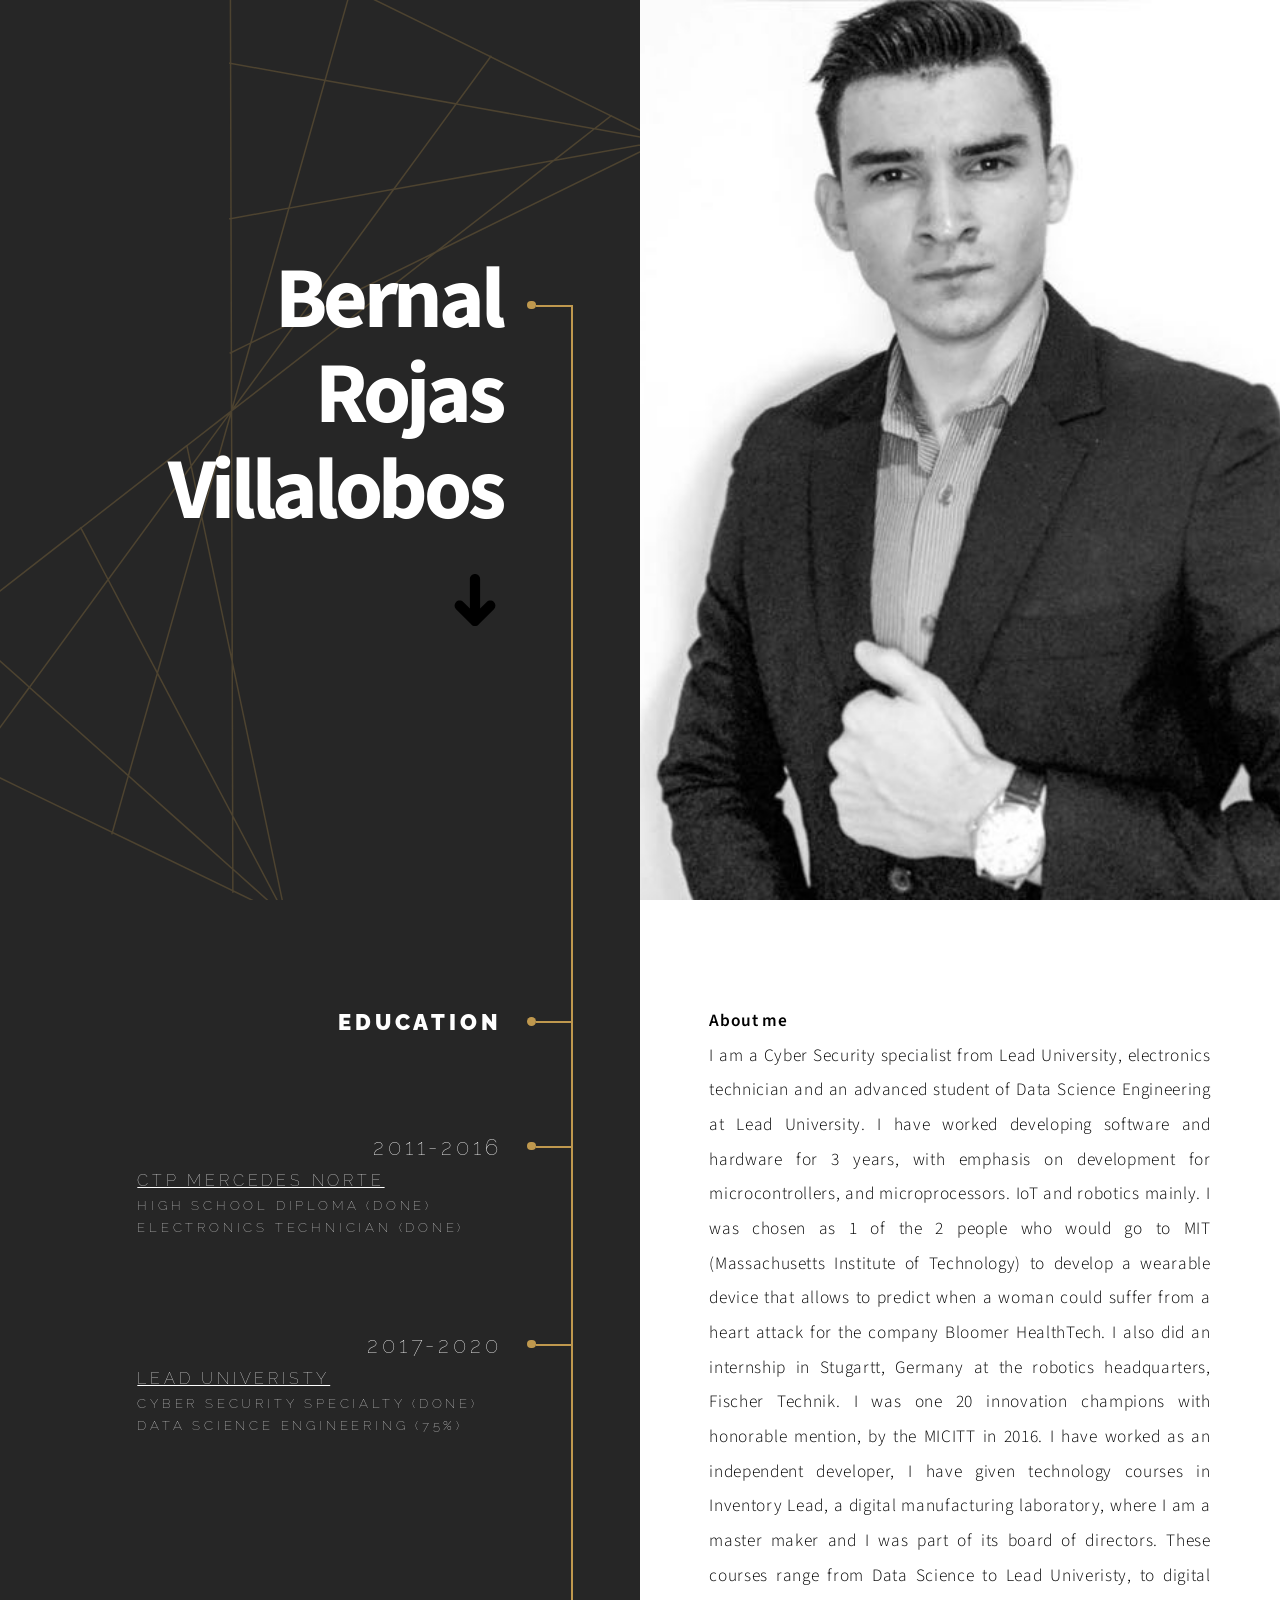
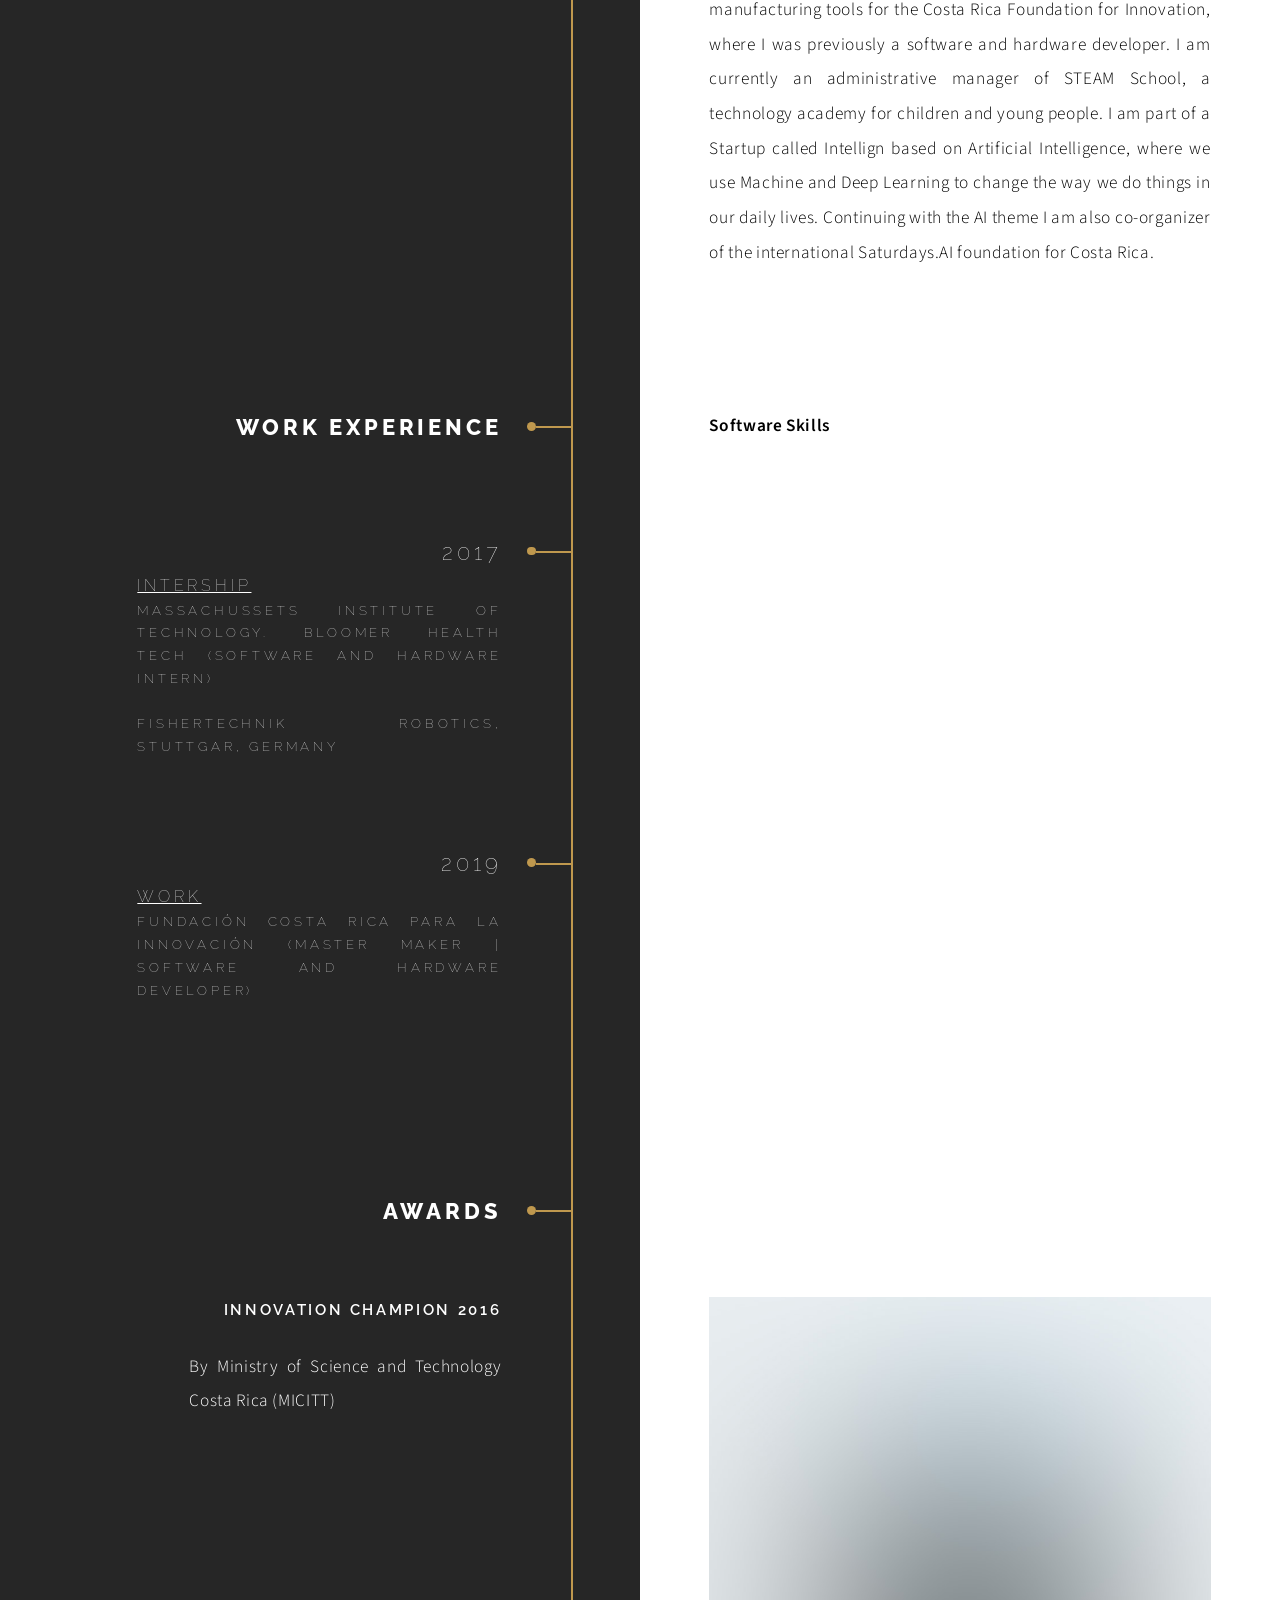
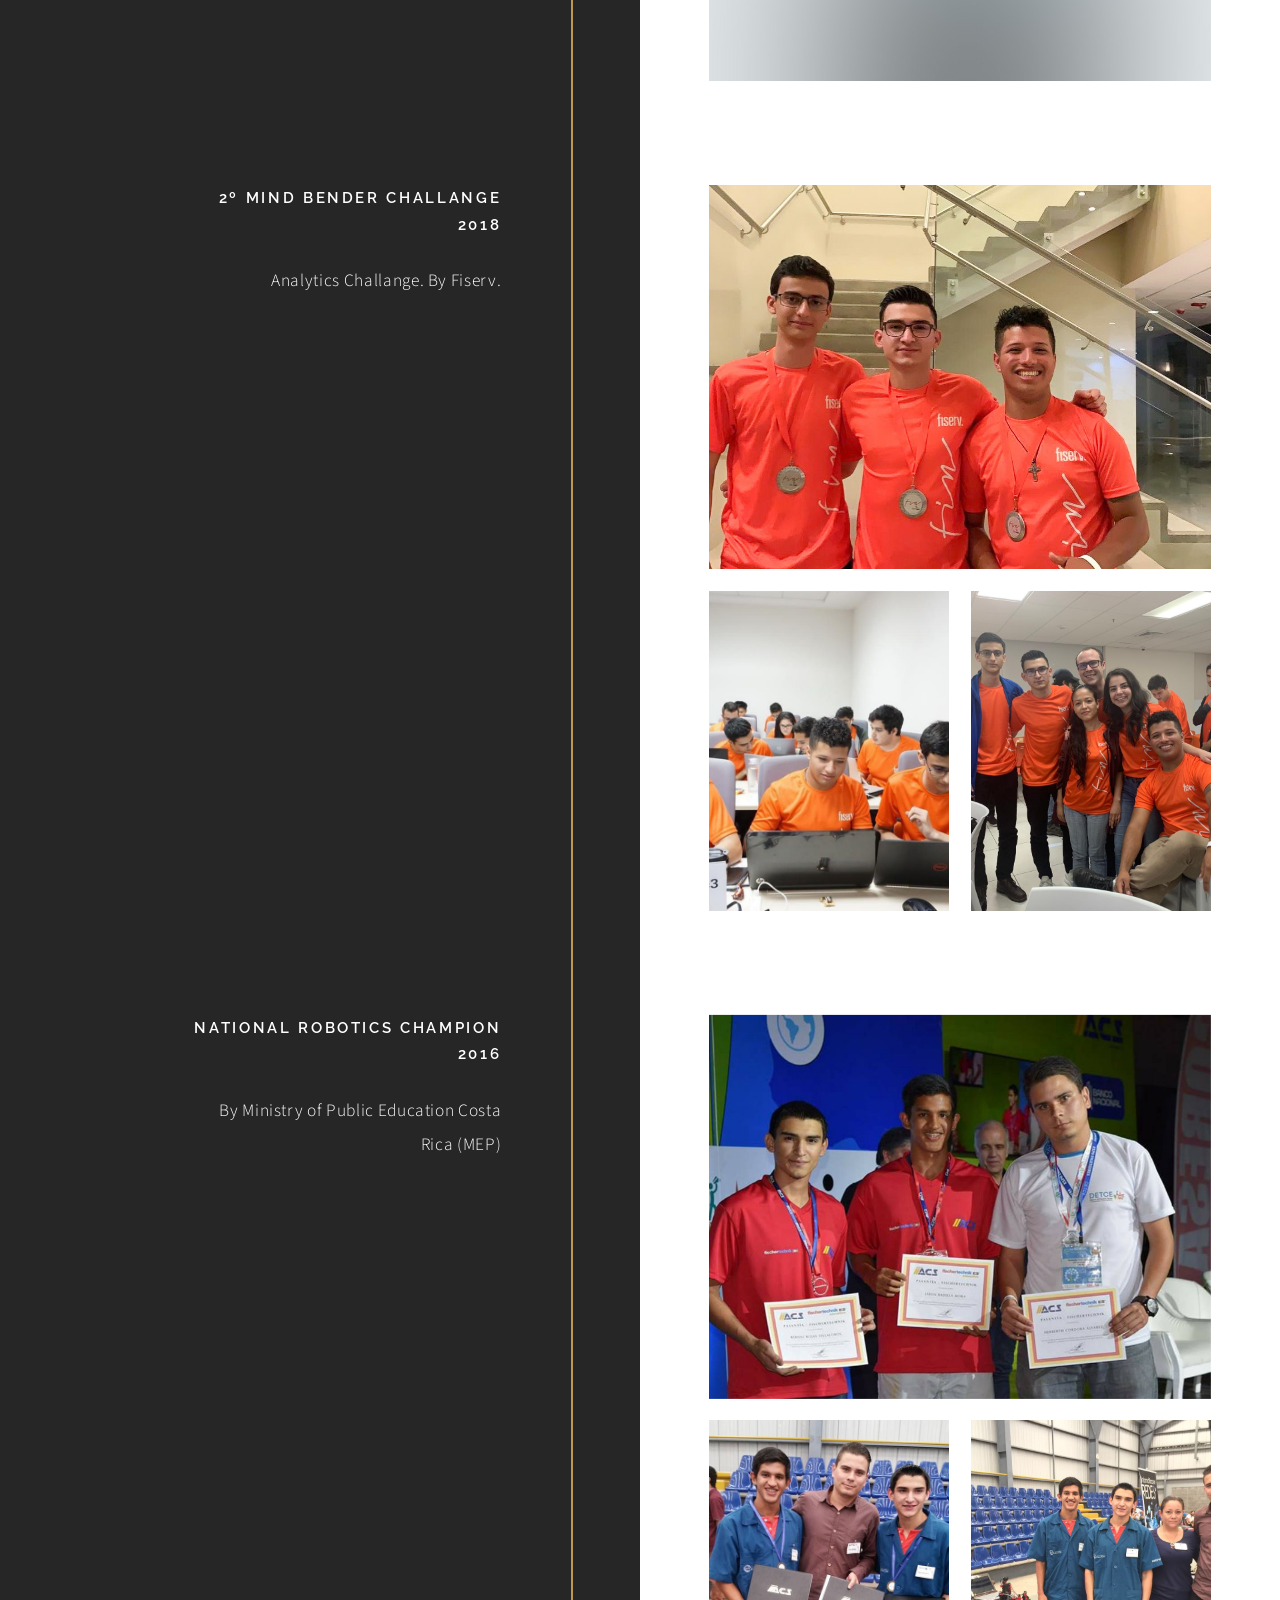
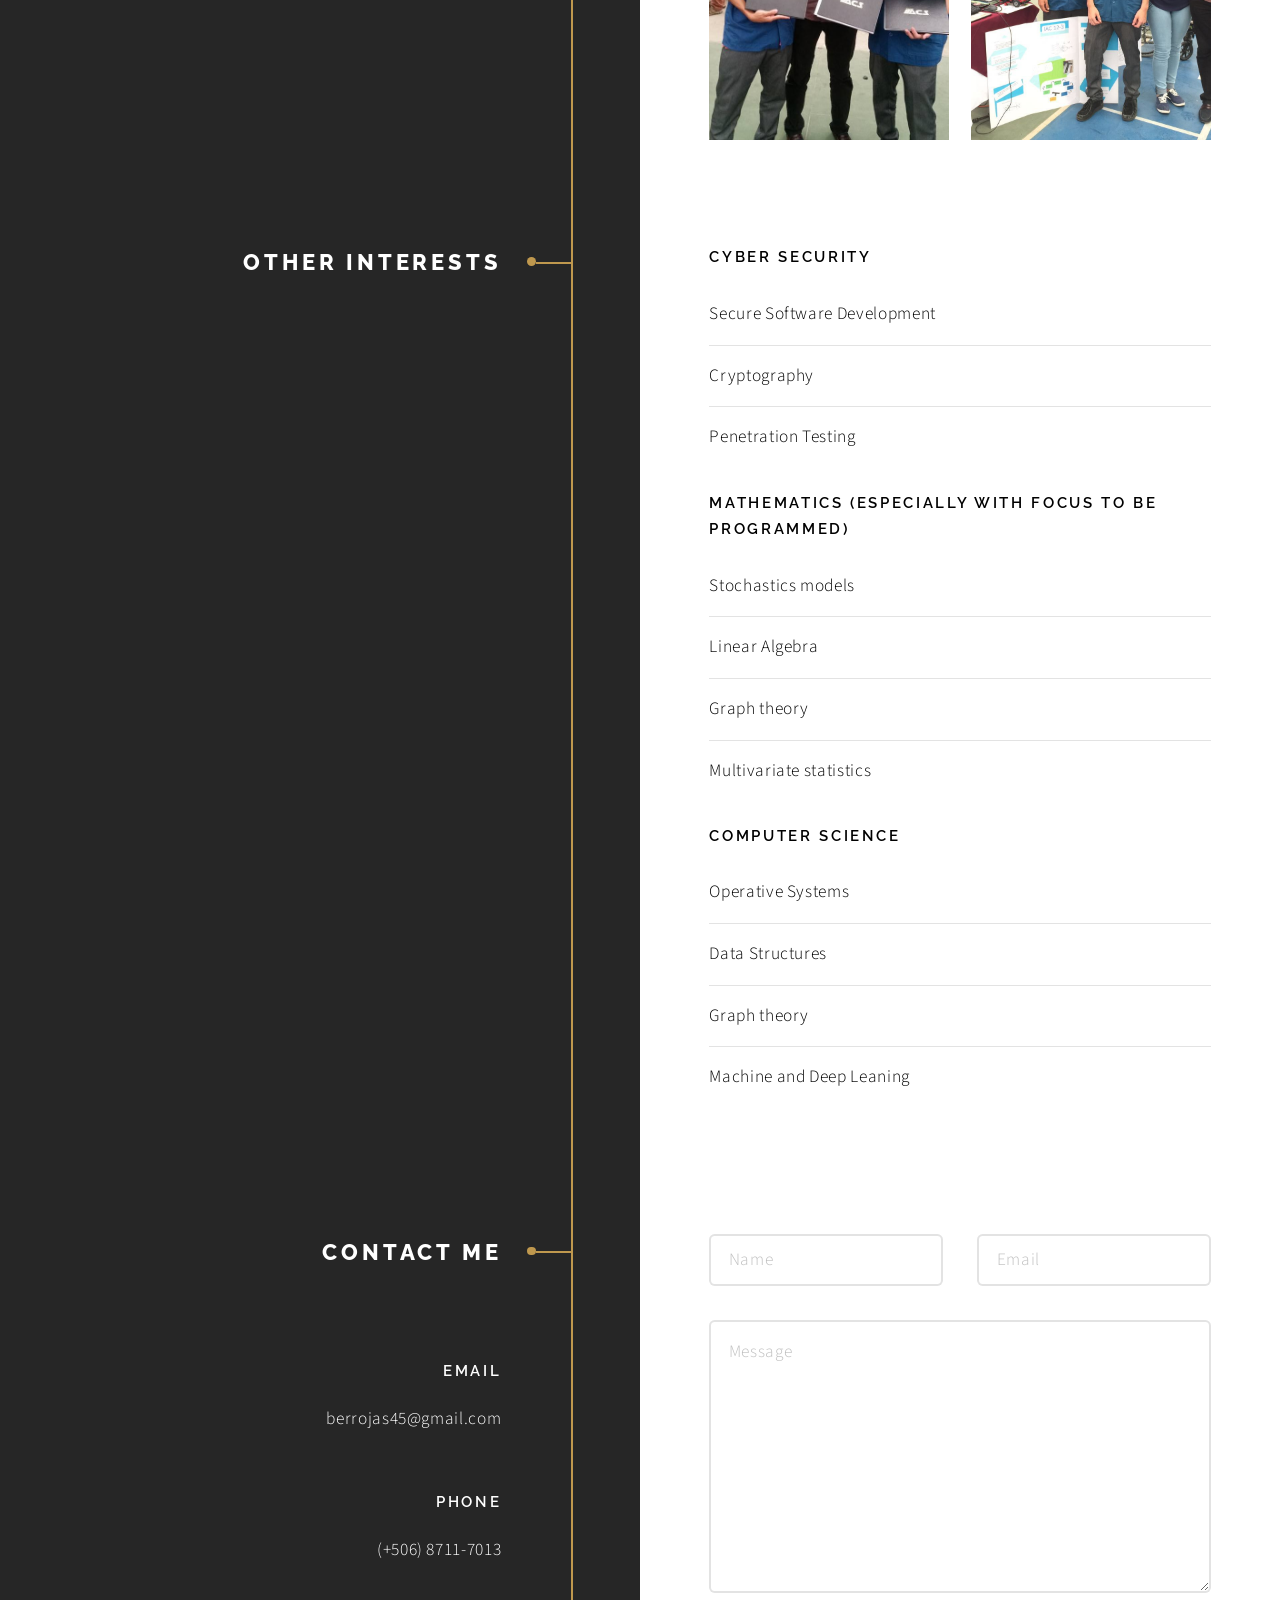
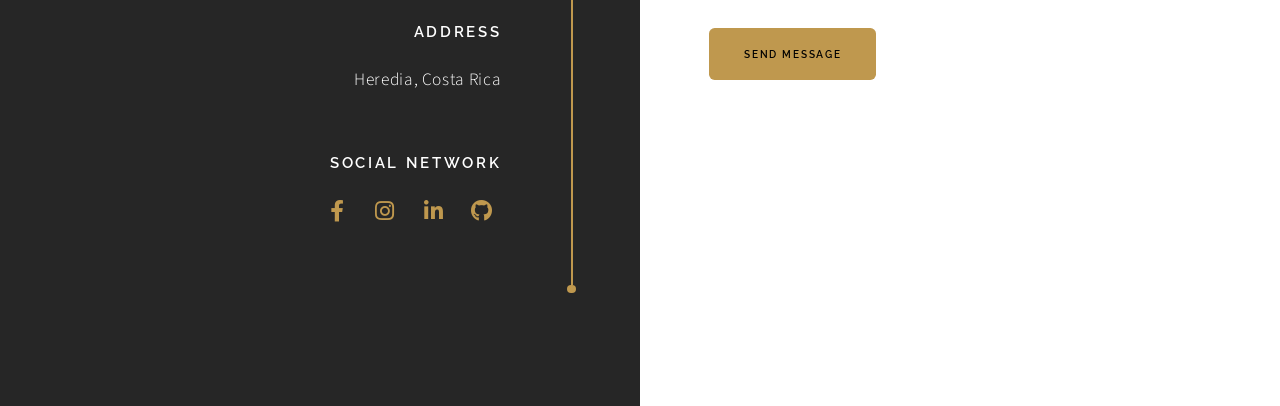
==== commit 60576348: "correction color bug in h4" ====
--- a/index.html
+++ b/index.html
@@ -143,20 +143,20 @@
 							<h2>Other Interests</h2>
 						</header>
 						<div class="content">
-							<h4>Cyber Security</h4>
+							<h4 style="color: black;">Cyber Security</h4>
 							<ul class="alt">
 								<li>Secure Software Development</li>
 								<li>Cryptography</li>
 								<li>Penetration Testing</li>
 							</ul>
-							<h4>Mathematics (Especially with focus to be programmed)</h4>
+							<h4 style="color: black;">Mathematics (Especially with focus to be programmed)</h4>
 							<ul class="alt">
 								<li>Stochastics models</li>
 								<li>Linear Algebra</li>
 								<li>Graph theory</li>
 								<li>Multivariate statistics</li>
 							</ul>
-							<h4>Computer Science</h4>
+							<h4 style="color: black;">Computer Science</h4>
 							<ul class="alt">
 								<li>Operative Systems</li>
 								<li>Data Structures</li>
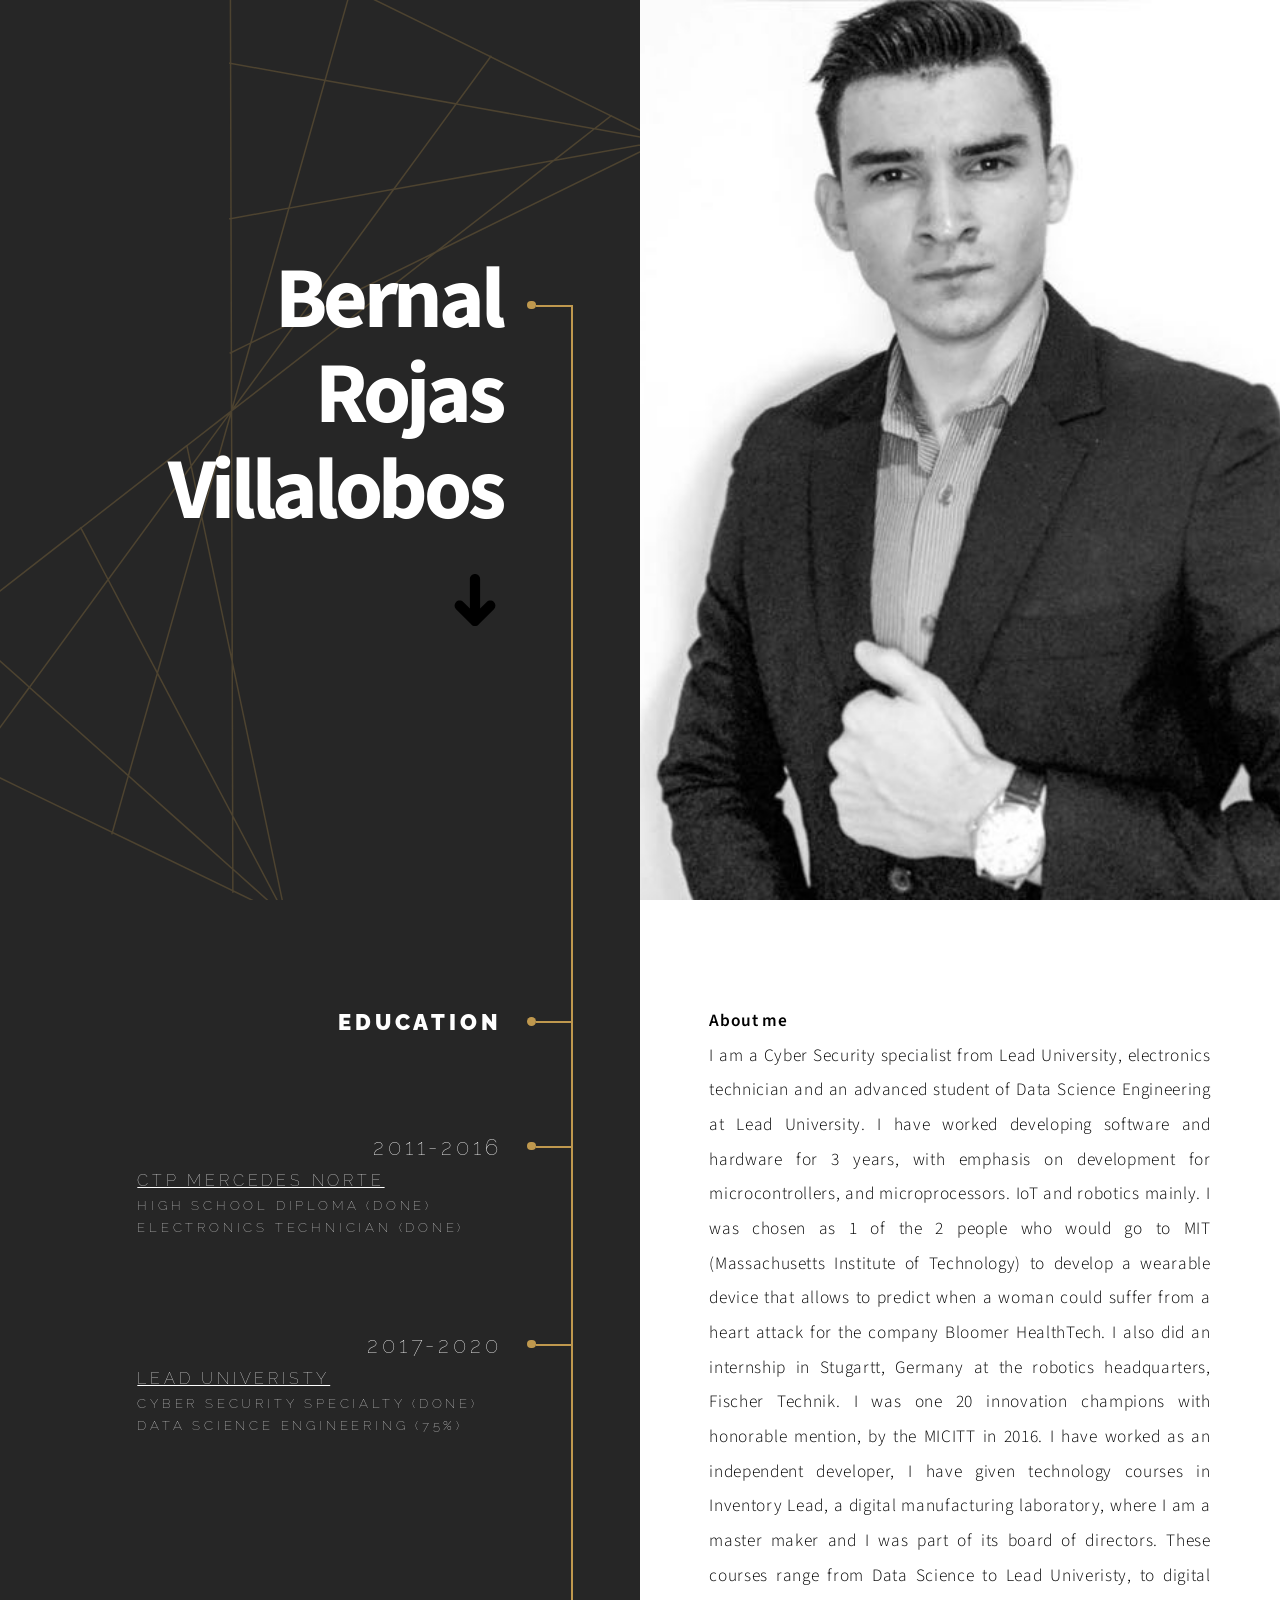
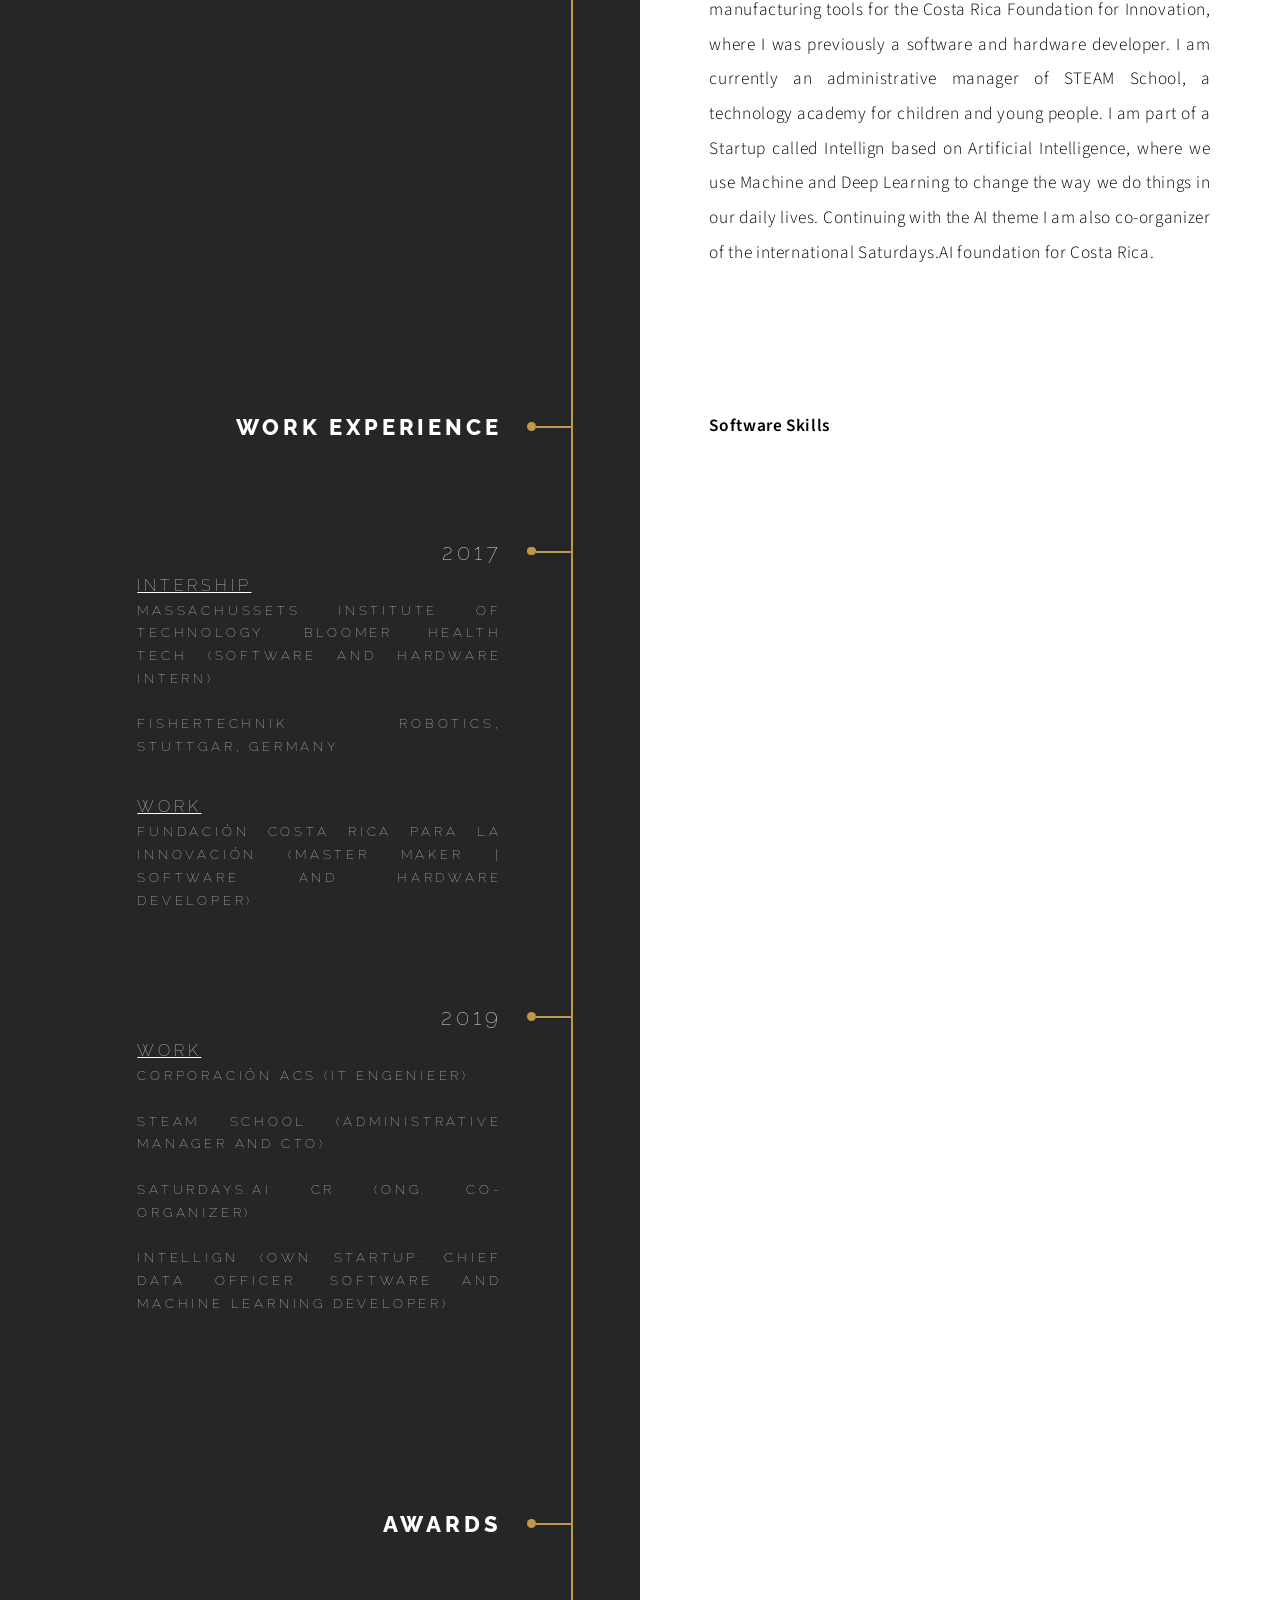
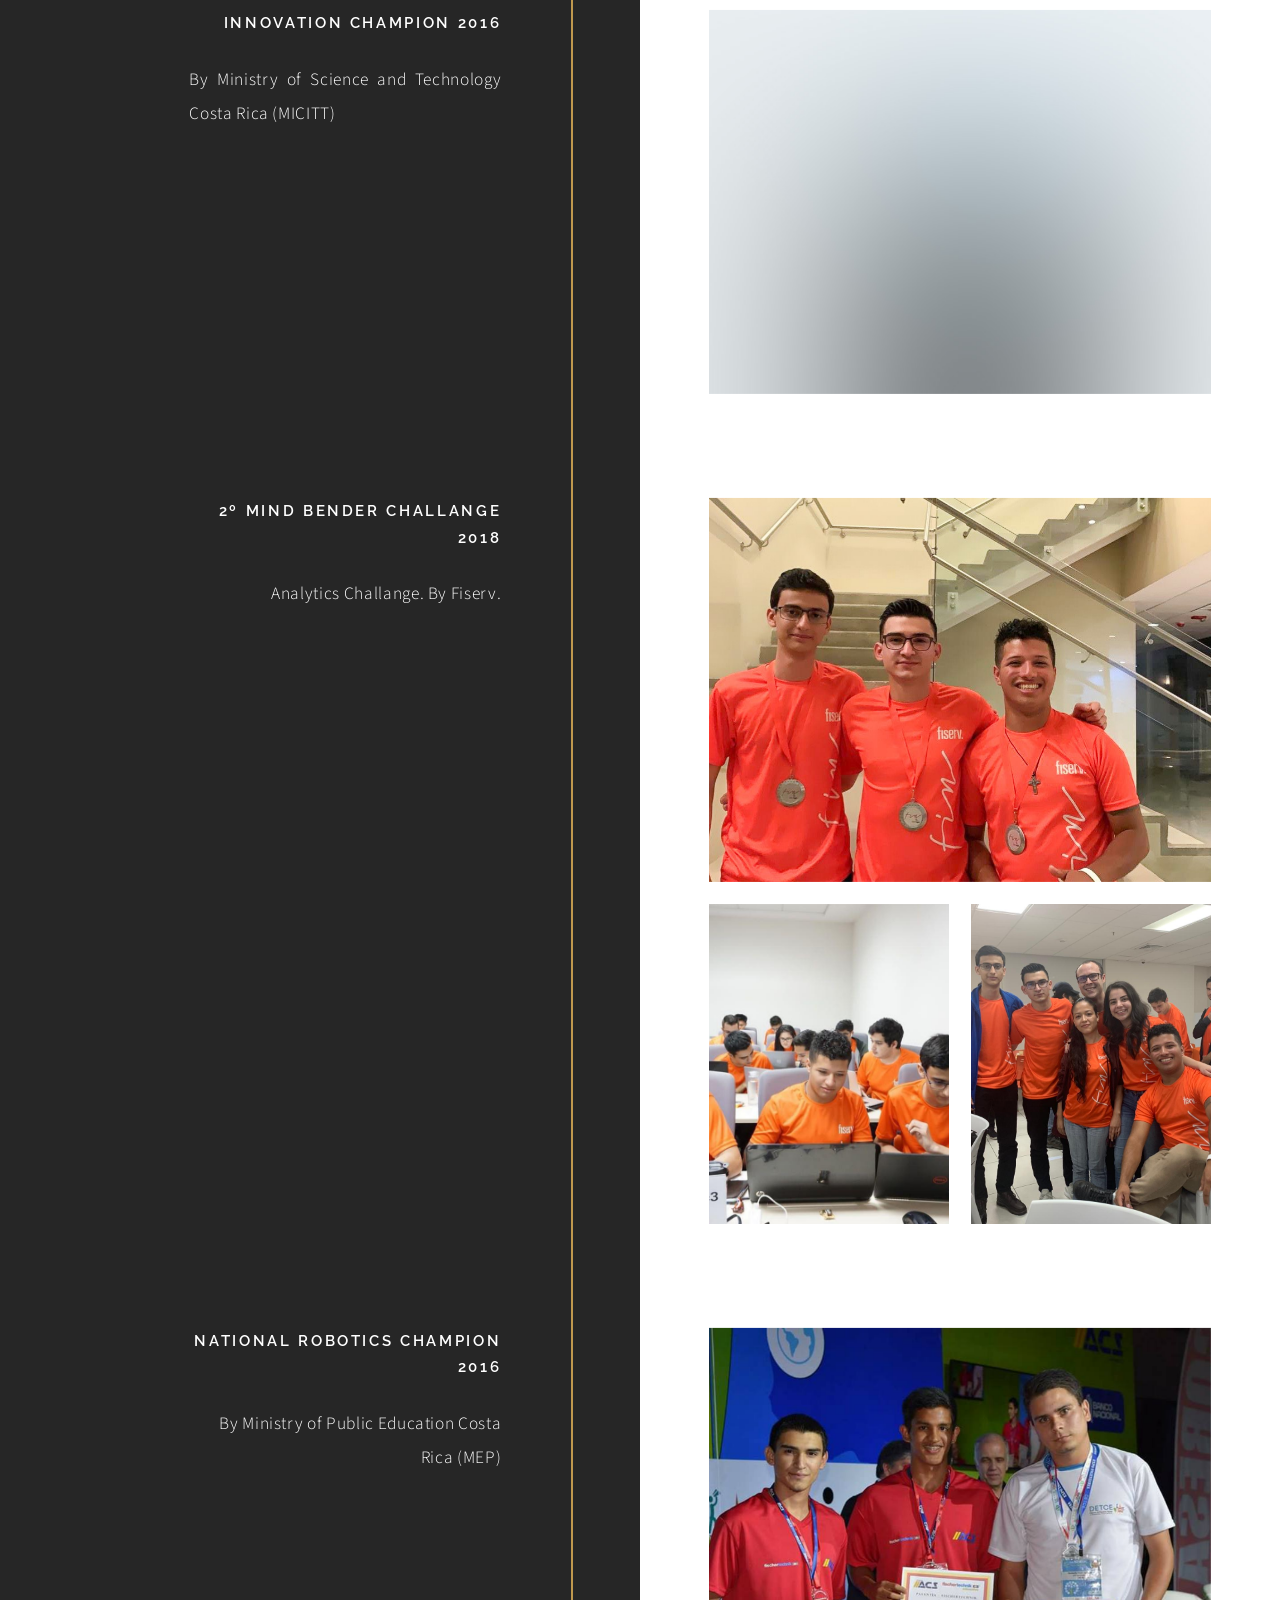
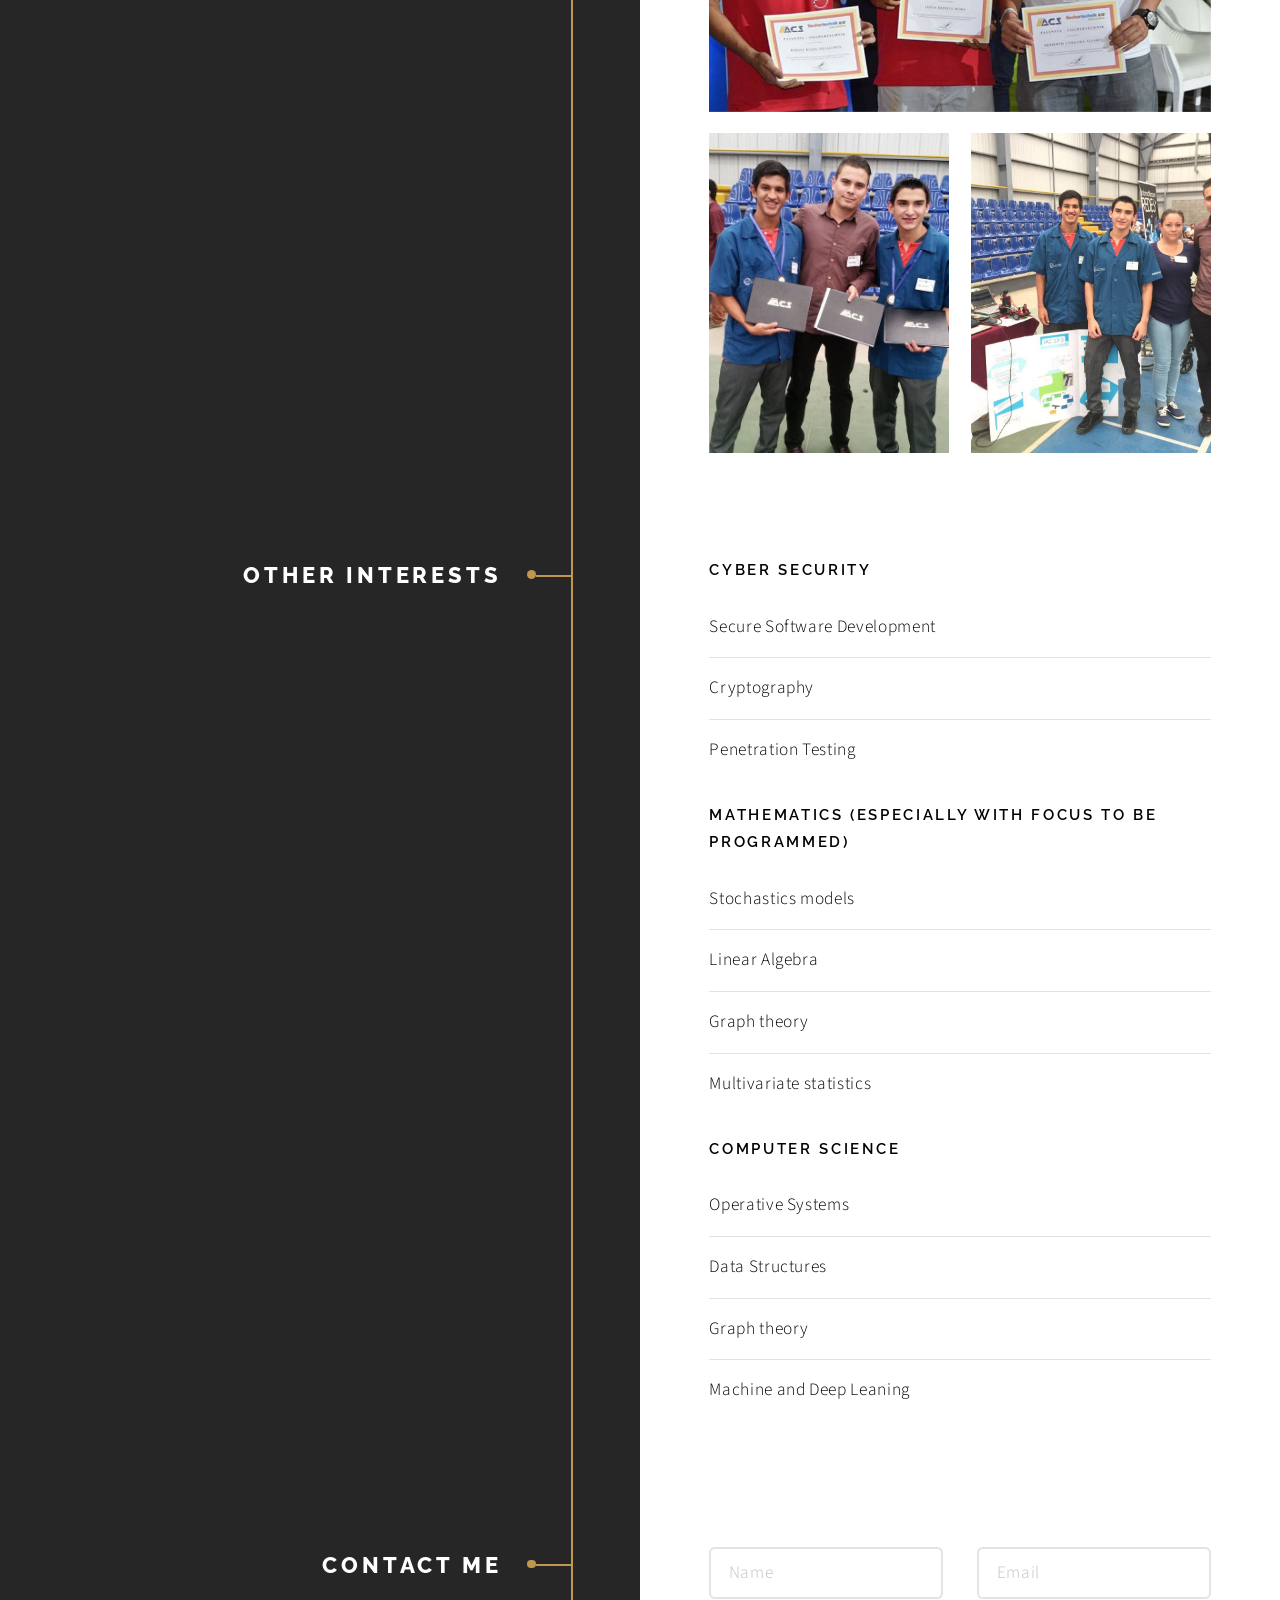
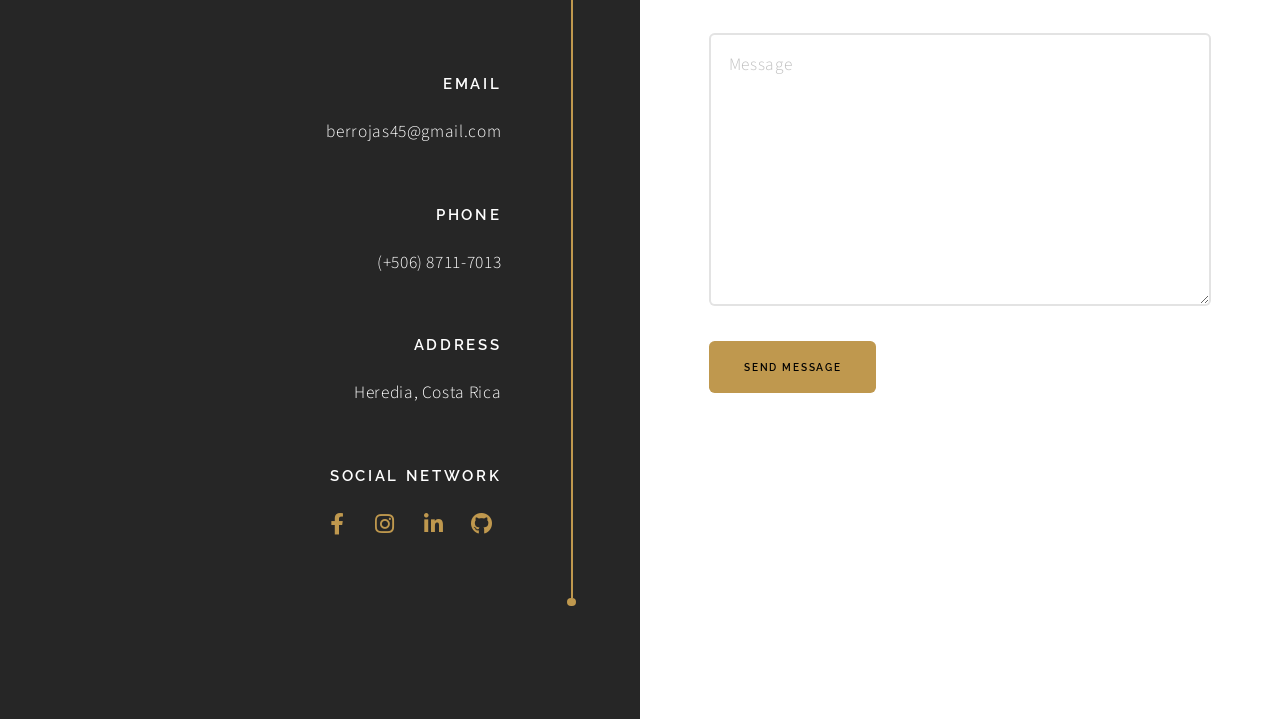
==== commit 2de2763e: "Add work" ====
--- a/index.html
+++ b/index.html
@@ -68,13 +68,19 @@
 								</br>Massachussets Institute of Technology. Bloomer Health Tech (Software and Hardware Intern)
 								</br>
 								</br>Fishertechnik robotics, Stuttgar, Germany</p></span>
-							</h2>
-
-							<h2 style="font-weight: 100;">2019<span>
 								<p style="font-size: small; text-align: justify;"> <span style="font-size: medium;"><u> Work </u></span> 
 								</br>Fundación Costa Rica para la innovación (Master Maker
 								| Software and hardware developer)
-								</h2>
+
+							</h2>
+
+							<h2 style="font-weight: 100;">2019<span>
+								<p style="font-size: small; text-align: justify;"> <span style="font-size: medium;"><u> Work </u></span> 
+								</br>Corporación ACS (IT Engenieer)</br>
+								</br>STEAM School (Administrative Manager and CTO)</br>
+								</br>Saturdays.AI CR (ONG. Co-Organizer)</br>
+								</br>Intellign (Own Startup. Chief Data Officer. Software and Machine Learning developer)</br>
+							</h2>
 
 
 						</header>
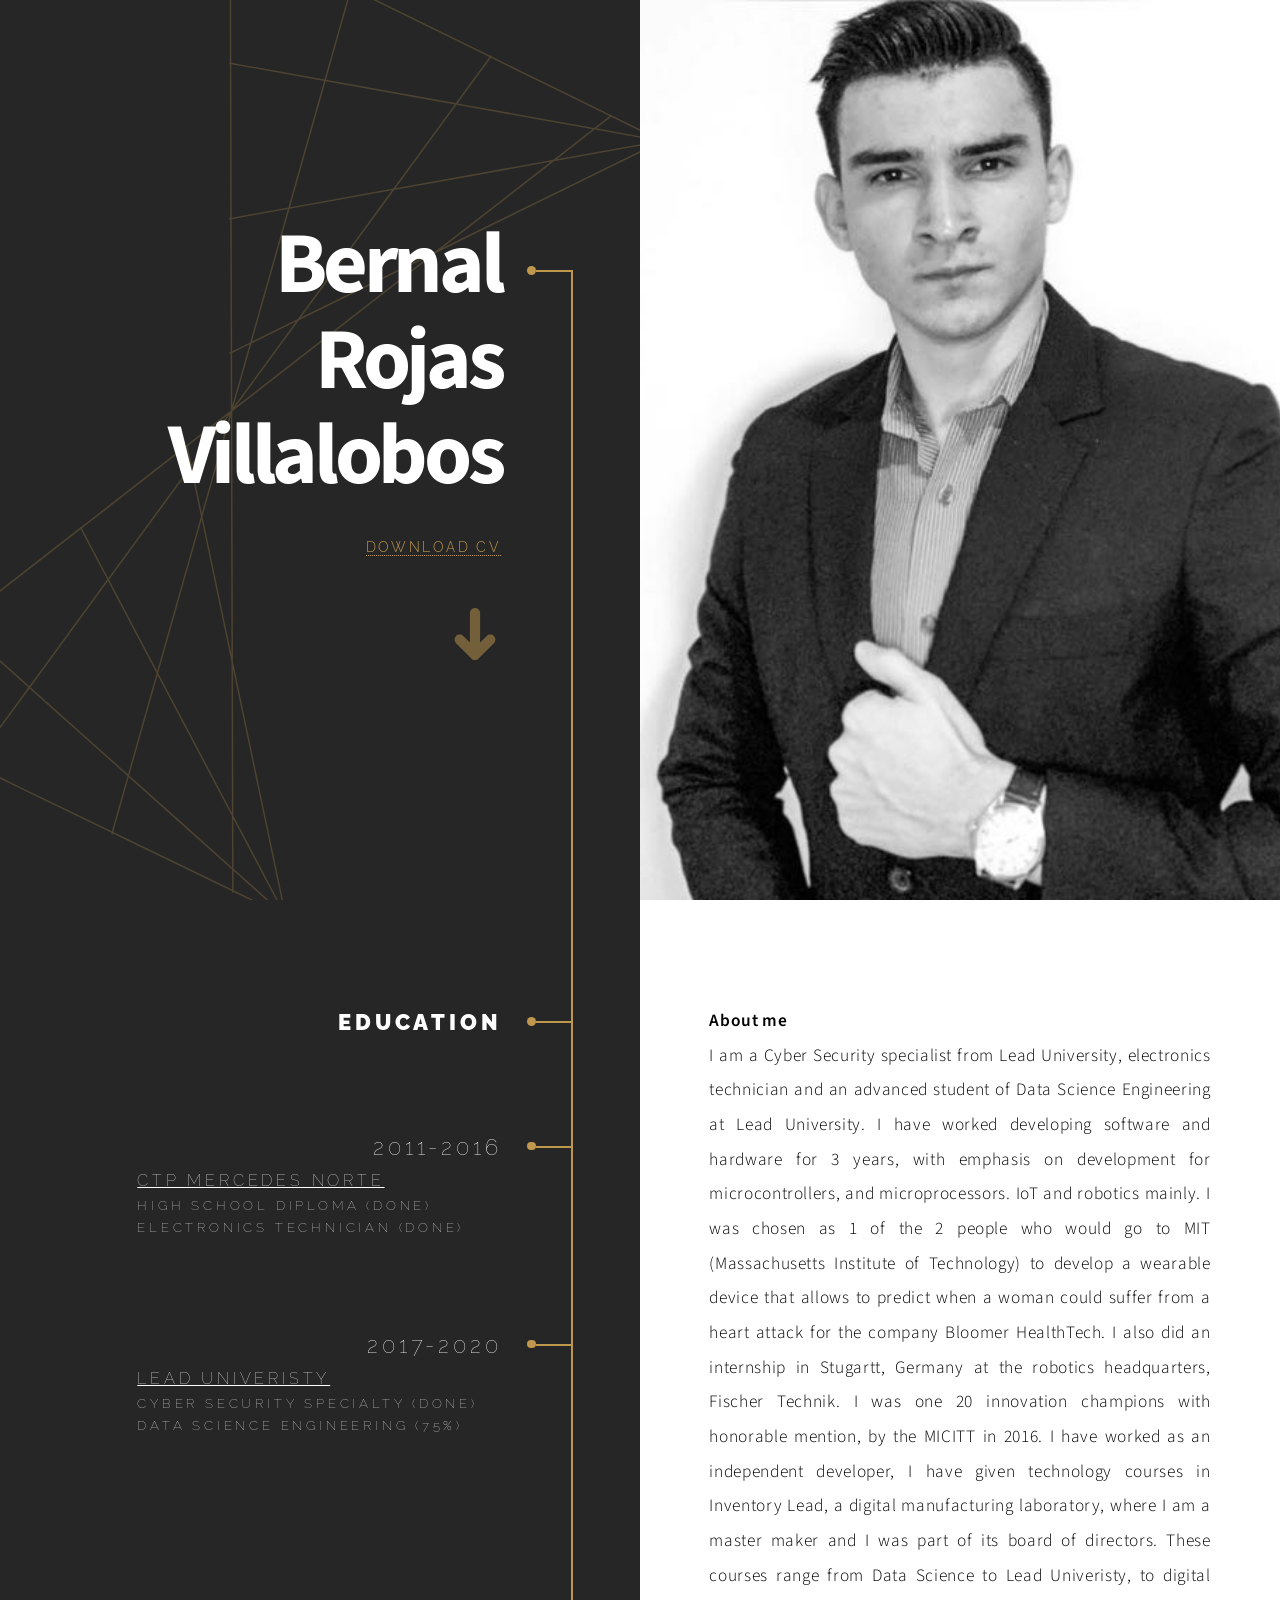
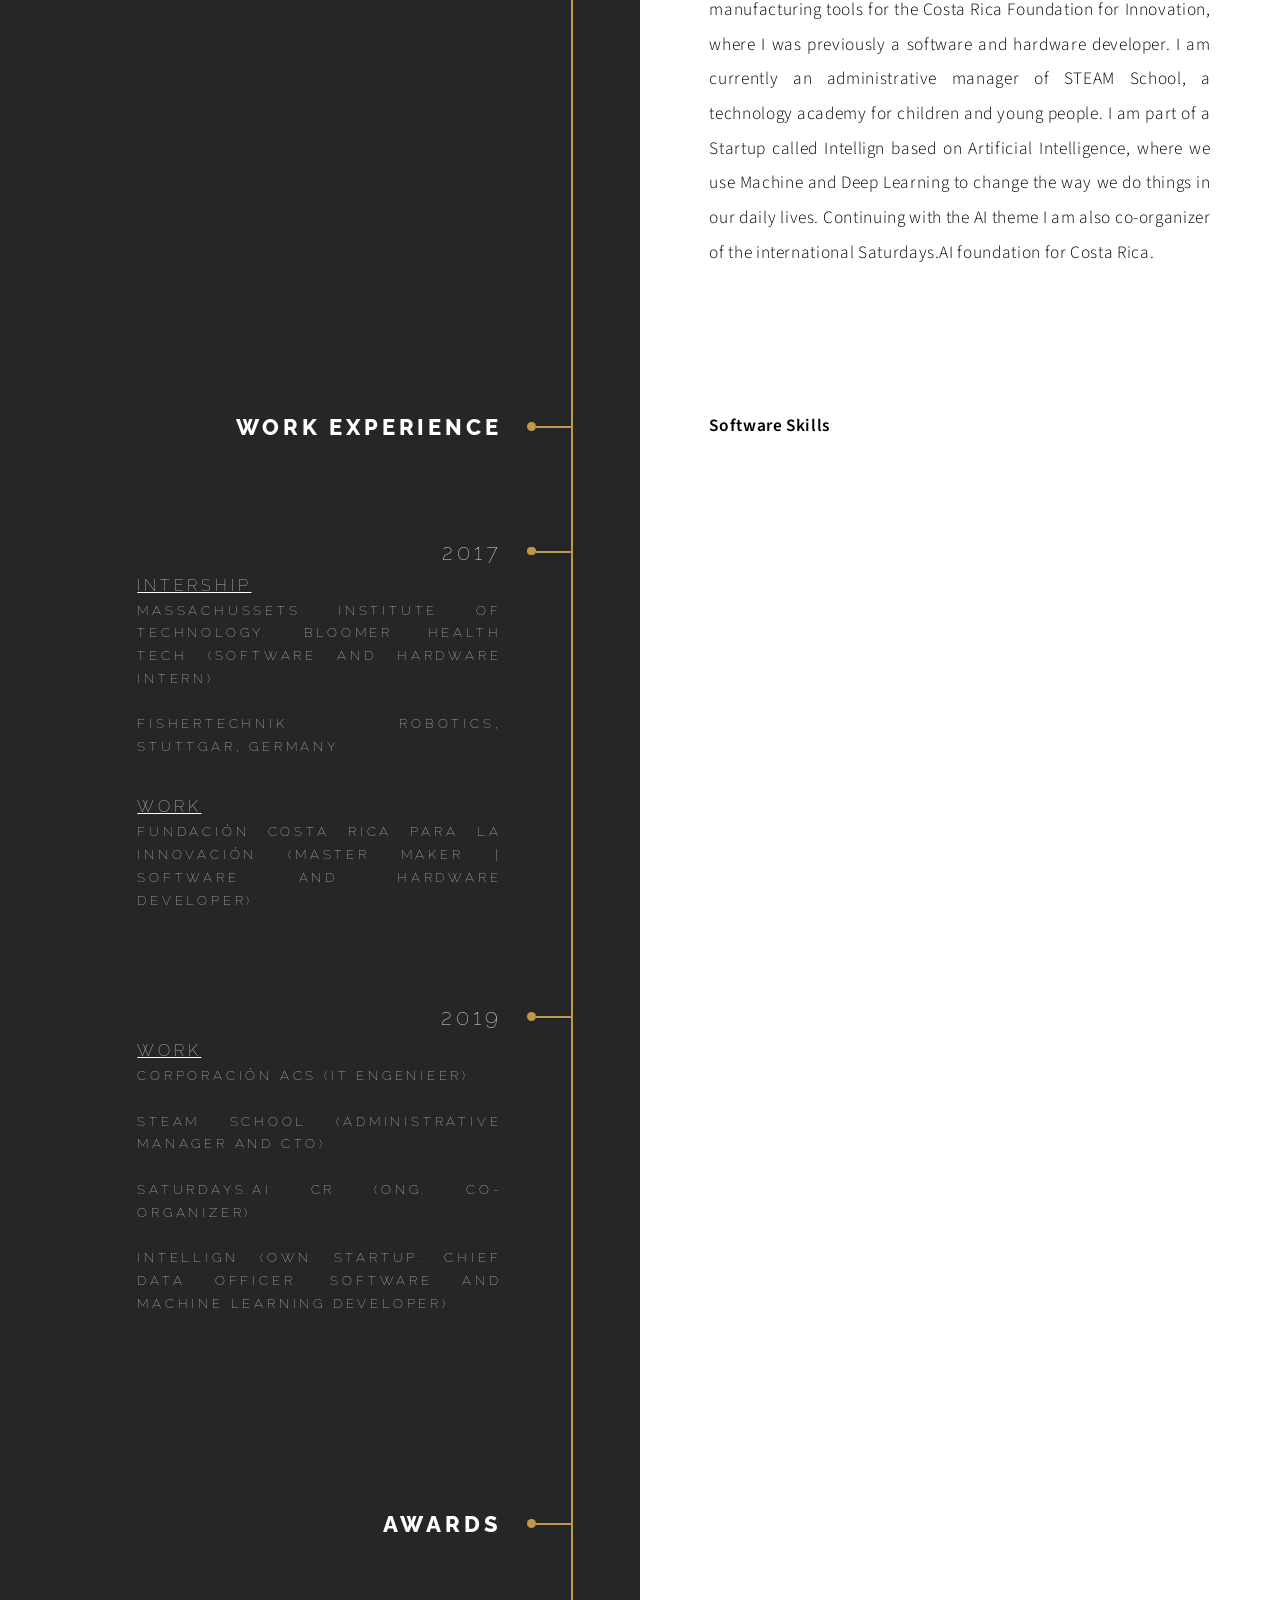
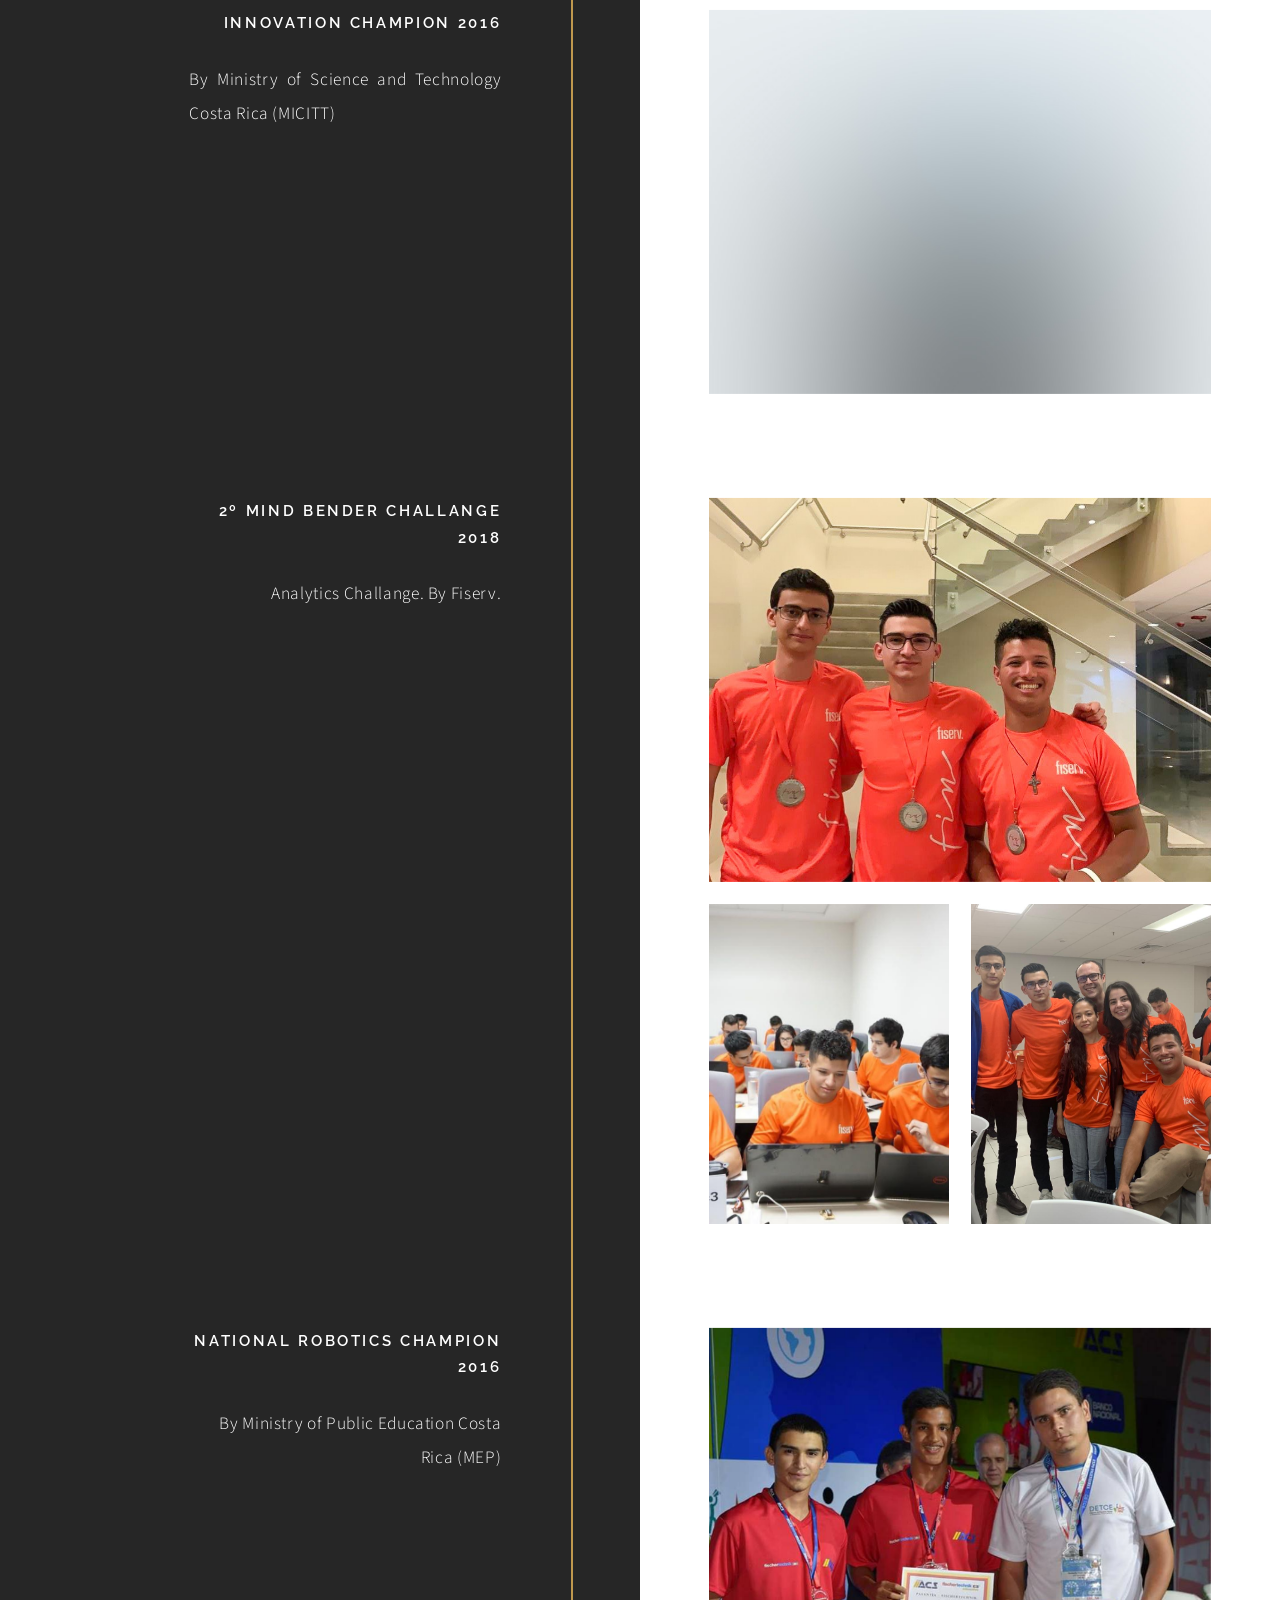
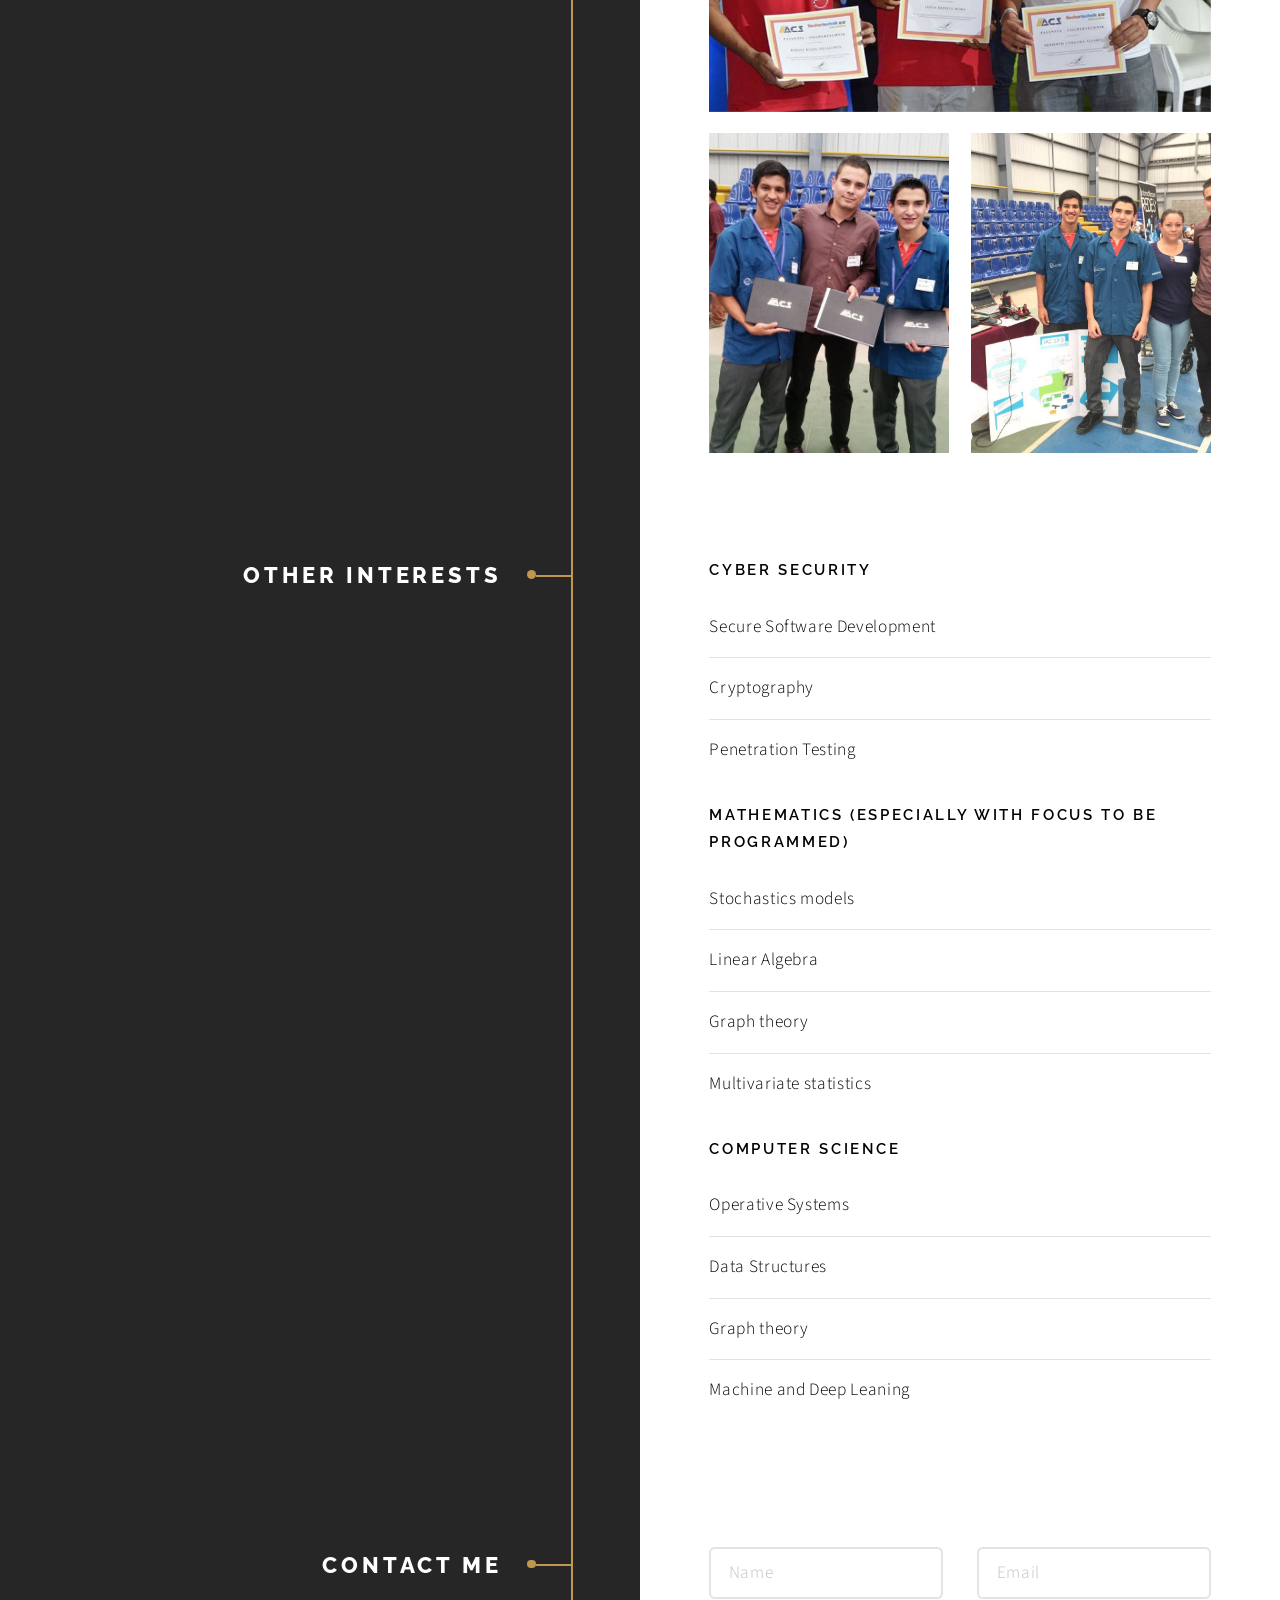
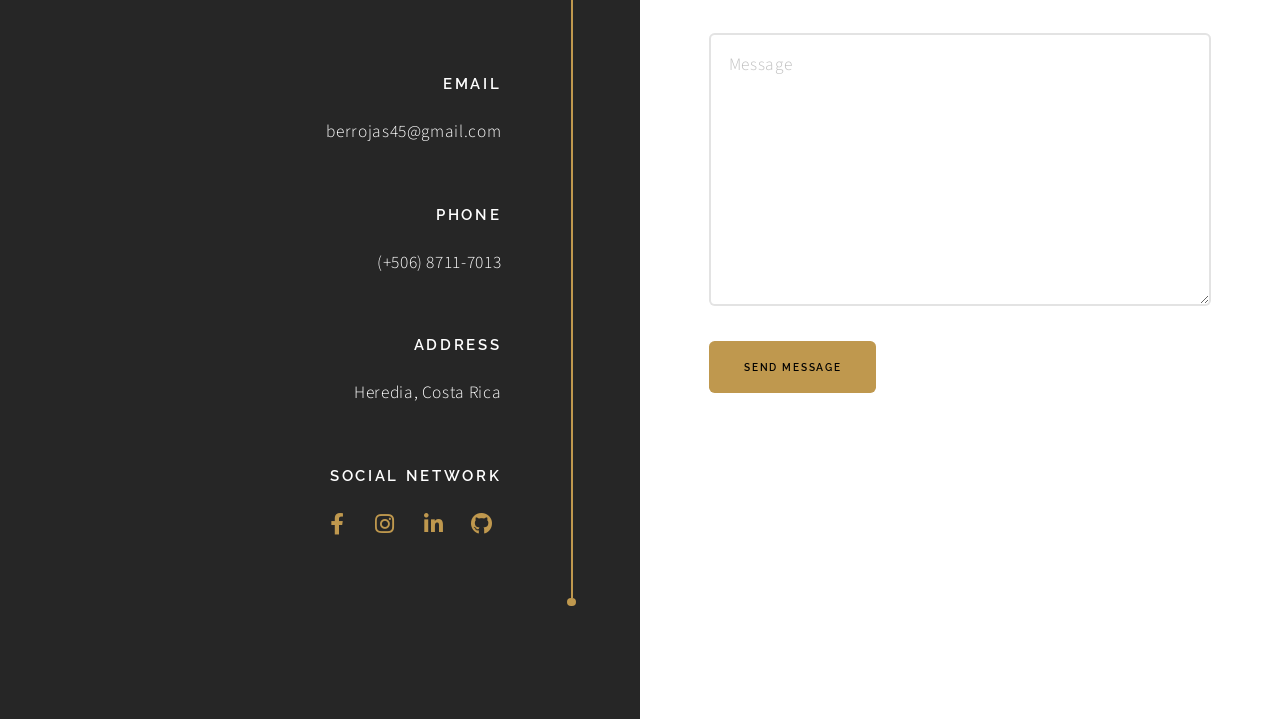
==== commit 88064714: "add download cv" ====
--- a/index.html
+++ b/index.html
@@ -17,6 +17,8 @@
 					<section class="intro">
 						<header>
 							<h1>Bernal Rojas Villalobos</h1>
+							<p><a href="assets/cv/BernalRojas_CV_2020.pdf" download>Download CV </a></p>
+
 							<ul class="actions">
 								<li><a href="#first" class="arrow scrolly"><span class="label">Next</span></a></li>
 							</ul>
--- a/assets/css/main.css
+++ b/assets/css/main.css
@@ -2848,9 +2848,10 @@
 		a.arrow .label {
 			display: none;
 		}
+		
 
 		a.arrow:before {
-			background-image: url("data:image/svg+xml;charset=utf8,%3Csvg xmlns='http://www.w3.org/2000/svg' x='0px' y='0px' viewBox='0 0 512 512'%3E%3Cpath d='M442.53,346.28L293.65,495.16c-0.33,0.33-0.7,0.62-1.05,0.94c-9.16,9.77-22.15,15.9-36.6,15.9 c-14.44,0-27.43-6.13-36.59-15.88c-0.35-0.33-0.72-0.62-1.06-0.96L69.47,346.28c-19.62-19.62-19.62-51.44,0-71.05 c19.62-19.62,51.43-19.62,71.06,0l65.23,65.23V50.24C205.76,22.5,228.25,0,256,0s50.24,22.5,50.24,50.24v290.21l65.23-65.23 c19.62-19.62,51.43-19.62,71.05,0C462.15,294.84,462.15,326.66,442.53,346.28z' fill='%23000000' /%3E%3C/svg%3E");
+			background-image: url("data:image/svg+xml;charset=utf8,%3Csvg xmlns='http://www.w3.org/2000/svg' x='0px' y='0px' viewBox='0 0 512 512'%3E%3Cpath style='fill: rgba(191,152,78, 0.5)' d='M442.53,346.28L293.65,495.16c-0.33,0.33-0.7,0.62-1.05,0.94c-9.16,9.77-22.15,15.9-36.6,15.9 c-14.44,0-27.43-6.13-36.59-15.88c-0.35-0.33-0.72-0.62-1.06-0.96L69.47,346.28c-19.62-19.62-19.62-51.44,0-71.05 c19.62-19.62,51.43-19.62,71.06,0l65.23,65.23V50.24C205.76,22.5,228.25,0,256,0s50.24,22.5,50.24,50.24v290.21l65.23-65.23 c19.62-19.62,51.43-19.62,71.05,0C462.15,294.84,462.15,326.66,442.53,346.28z' fill='%23000000' /%3E%3C/svg%3E");
 			background-position: center;
 			background-repeat: no-repeat;
 			background-size: contain;
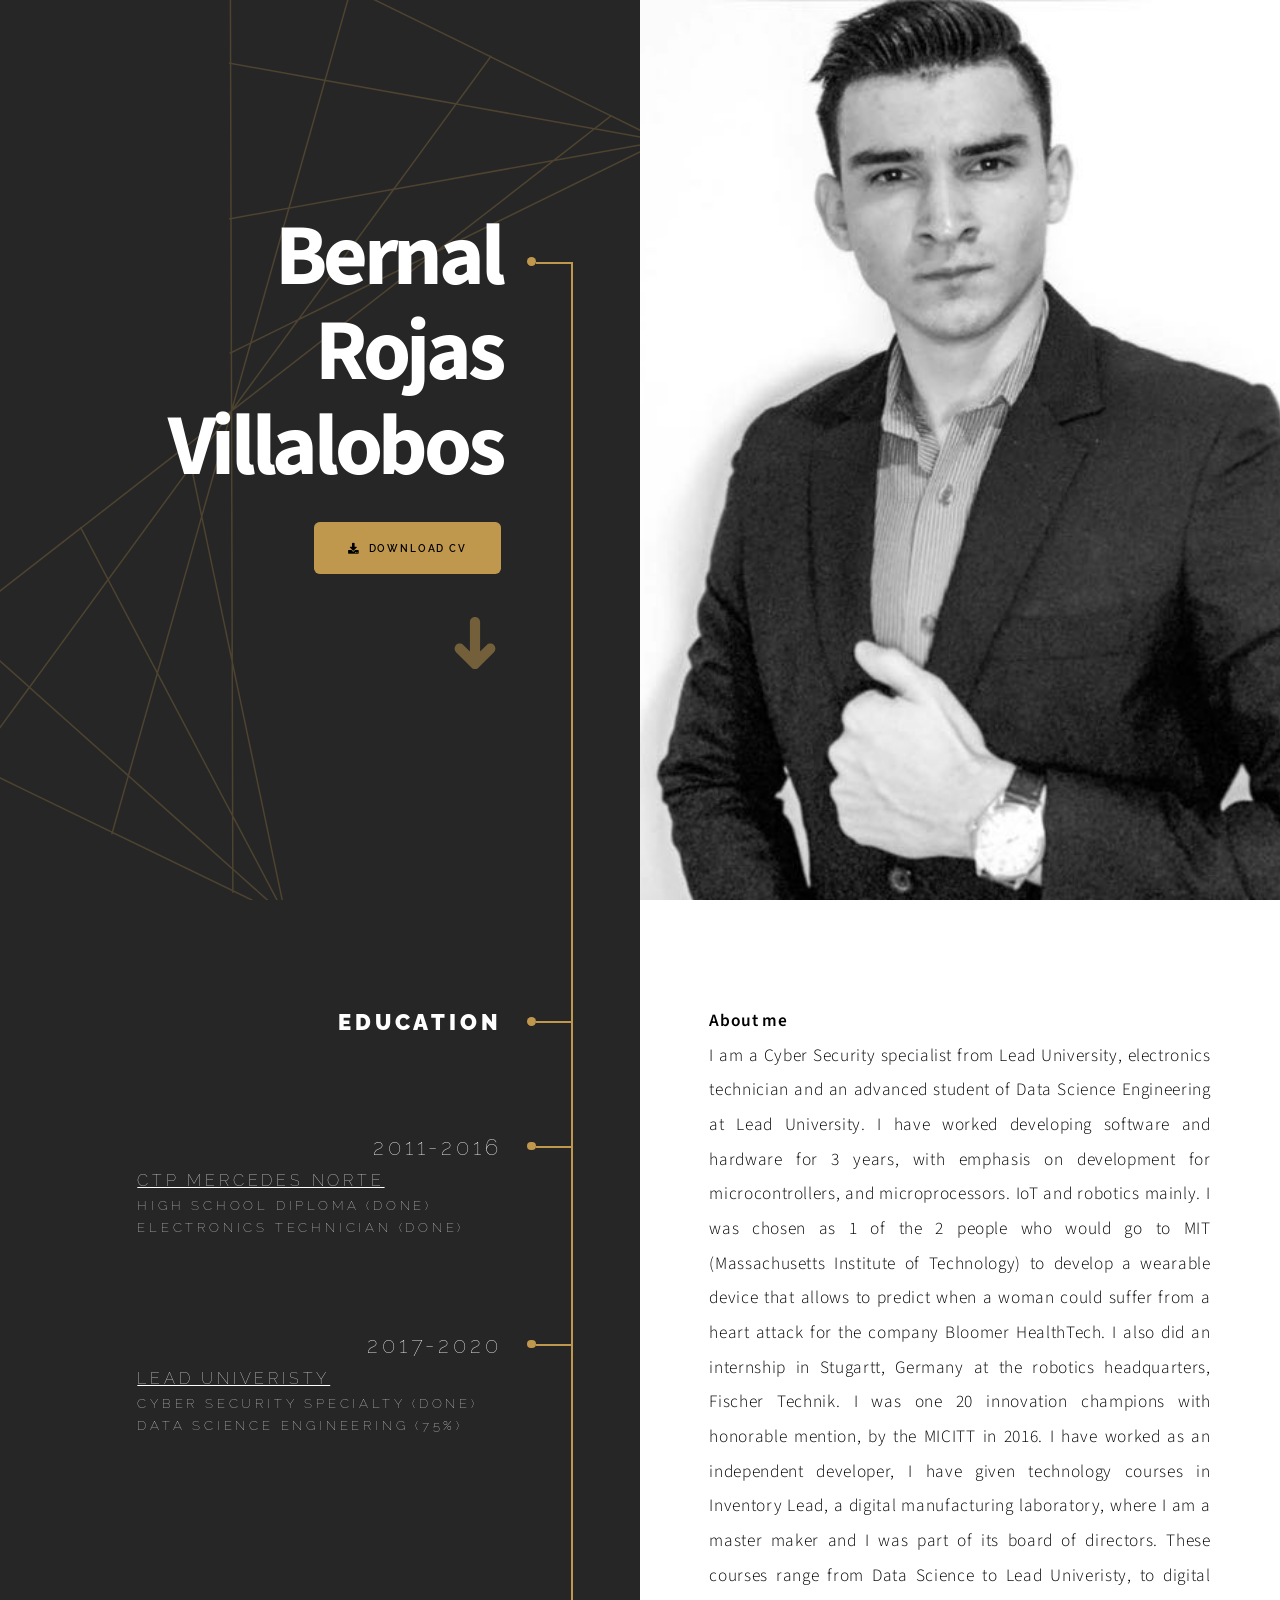
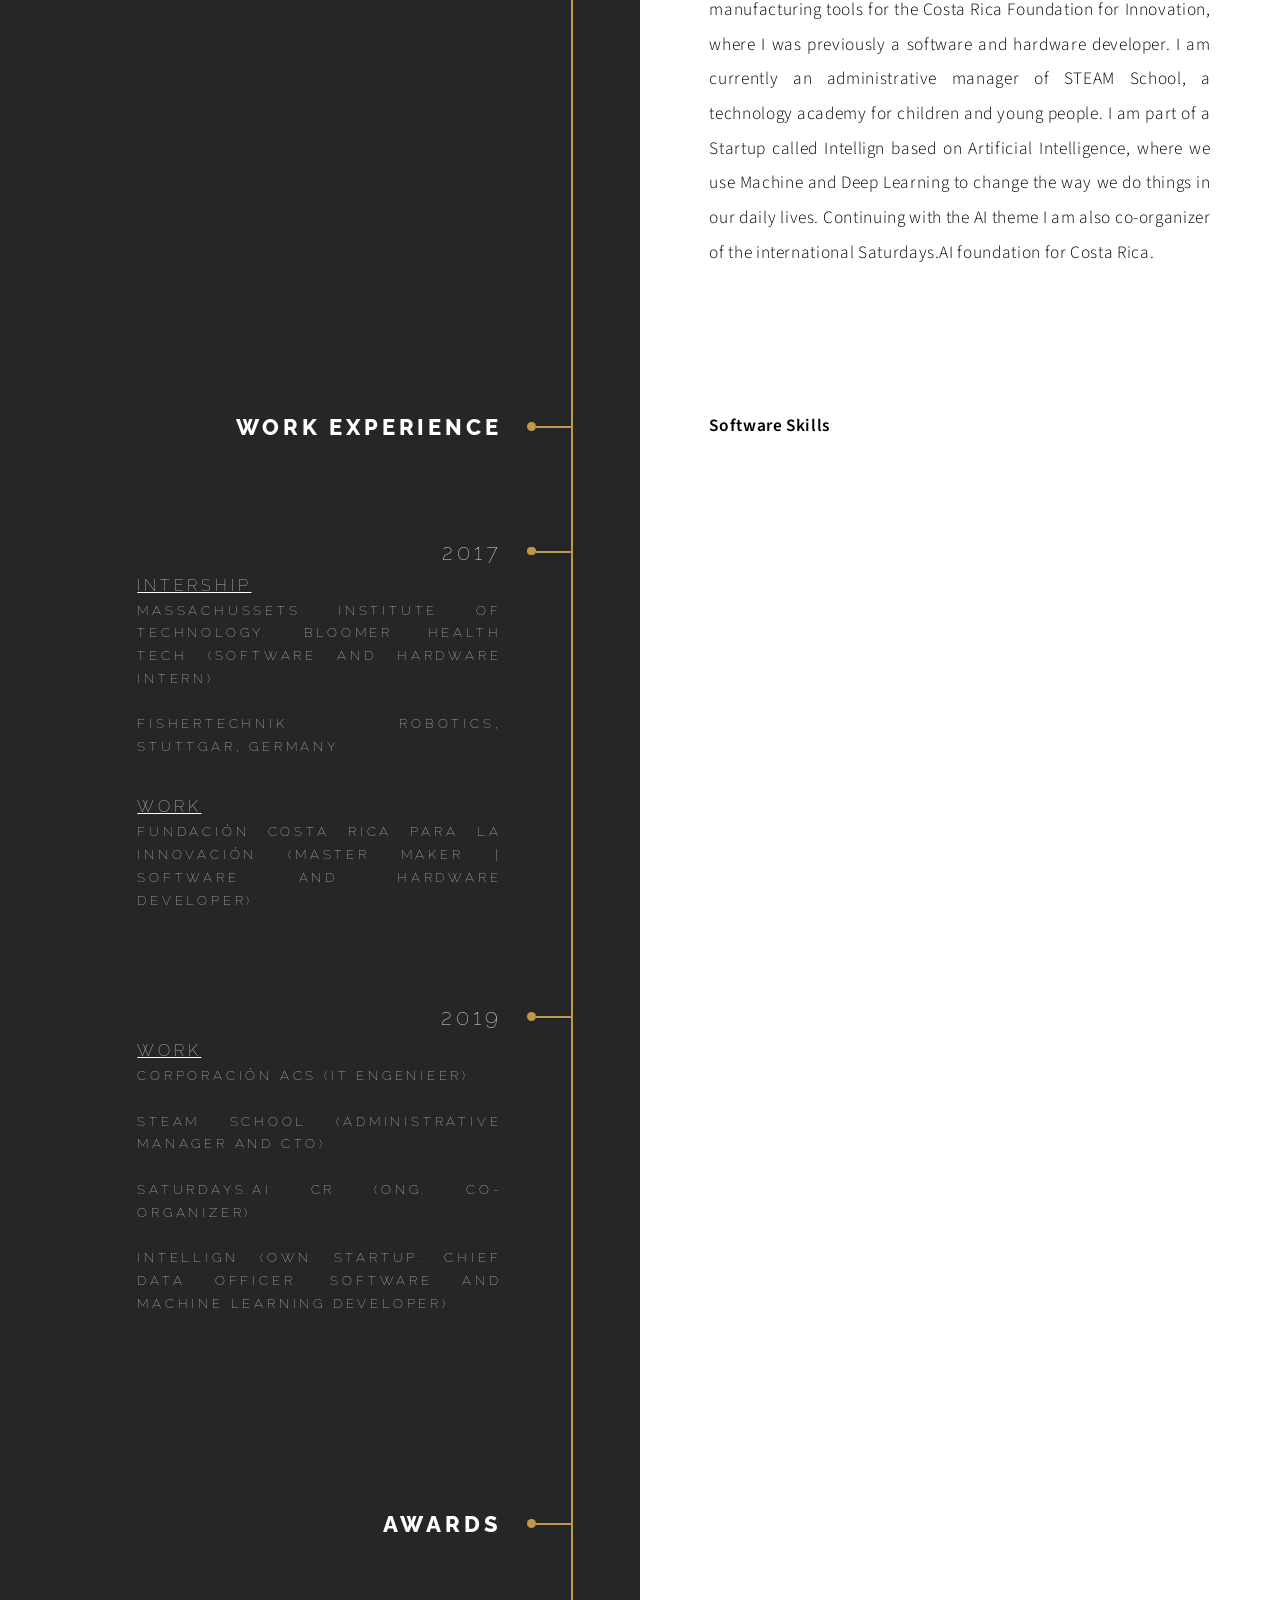
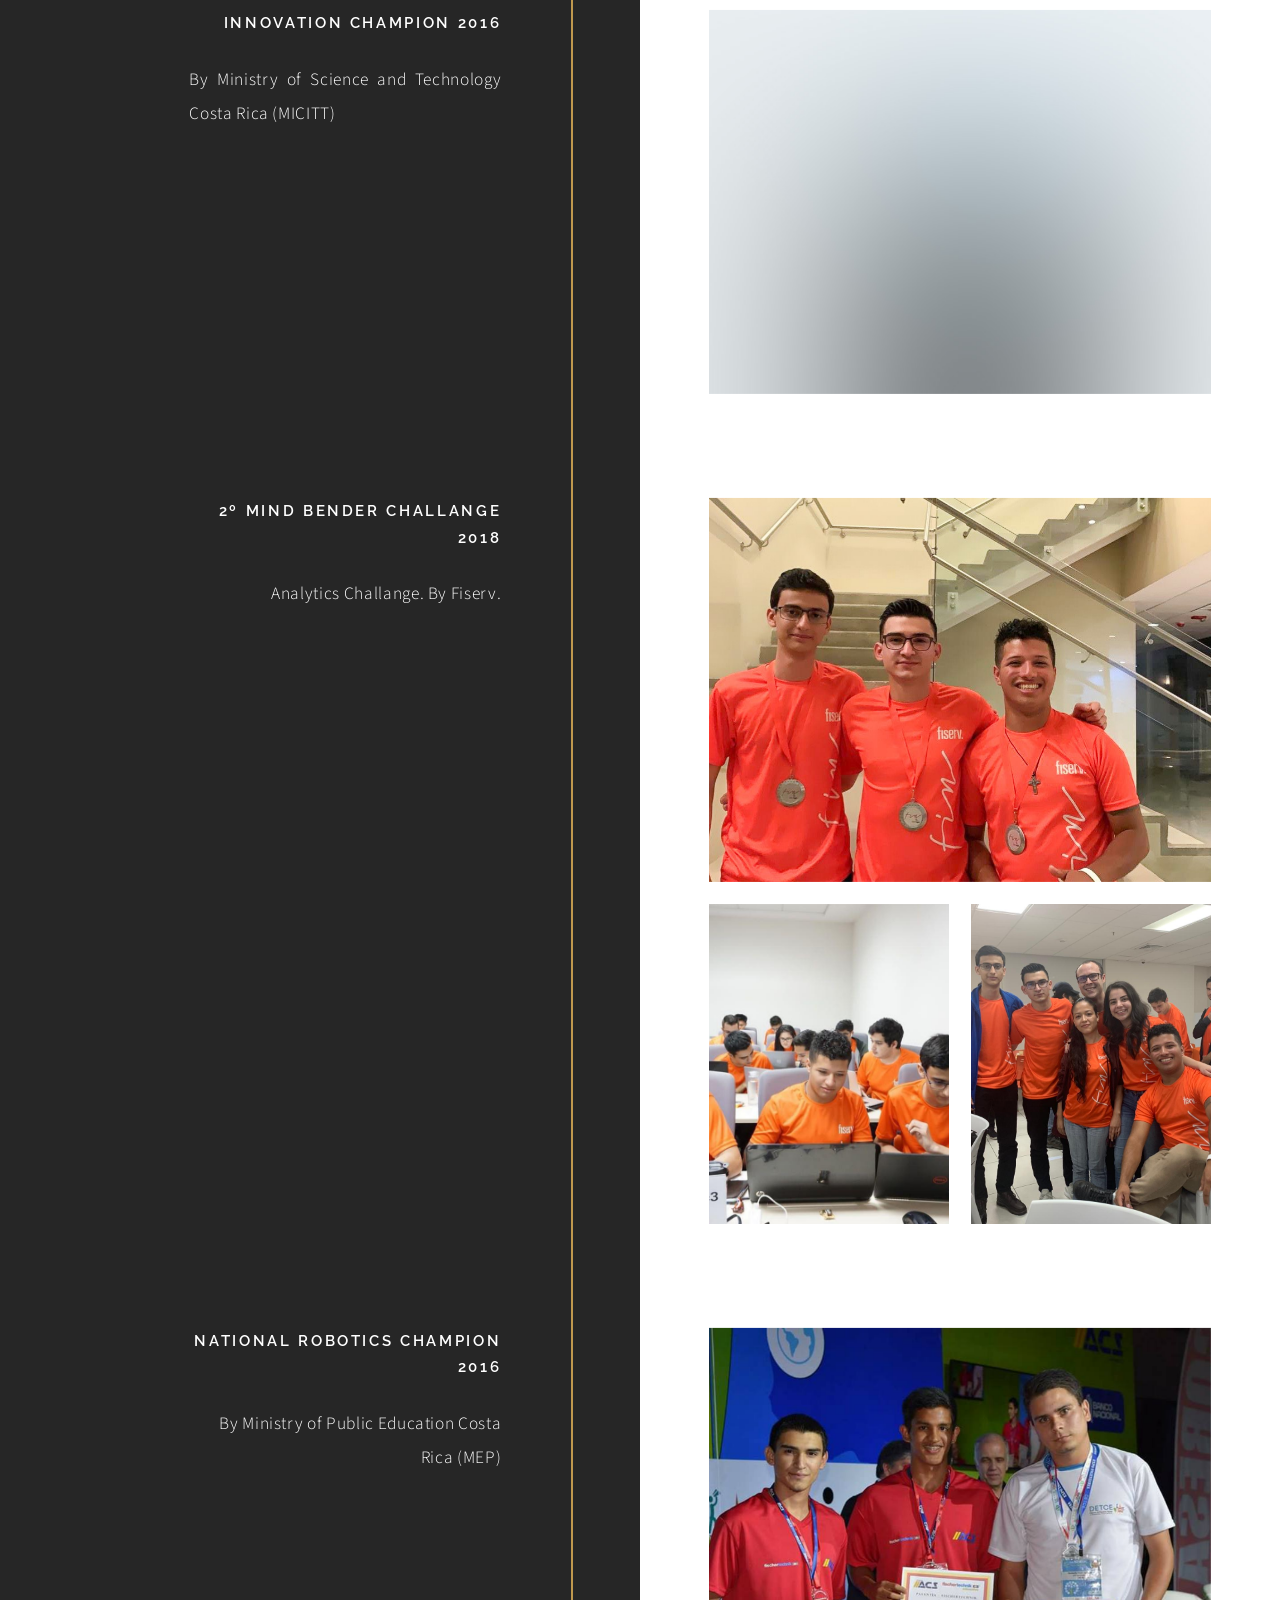
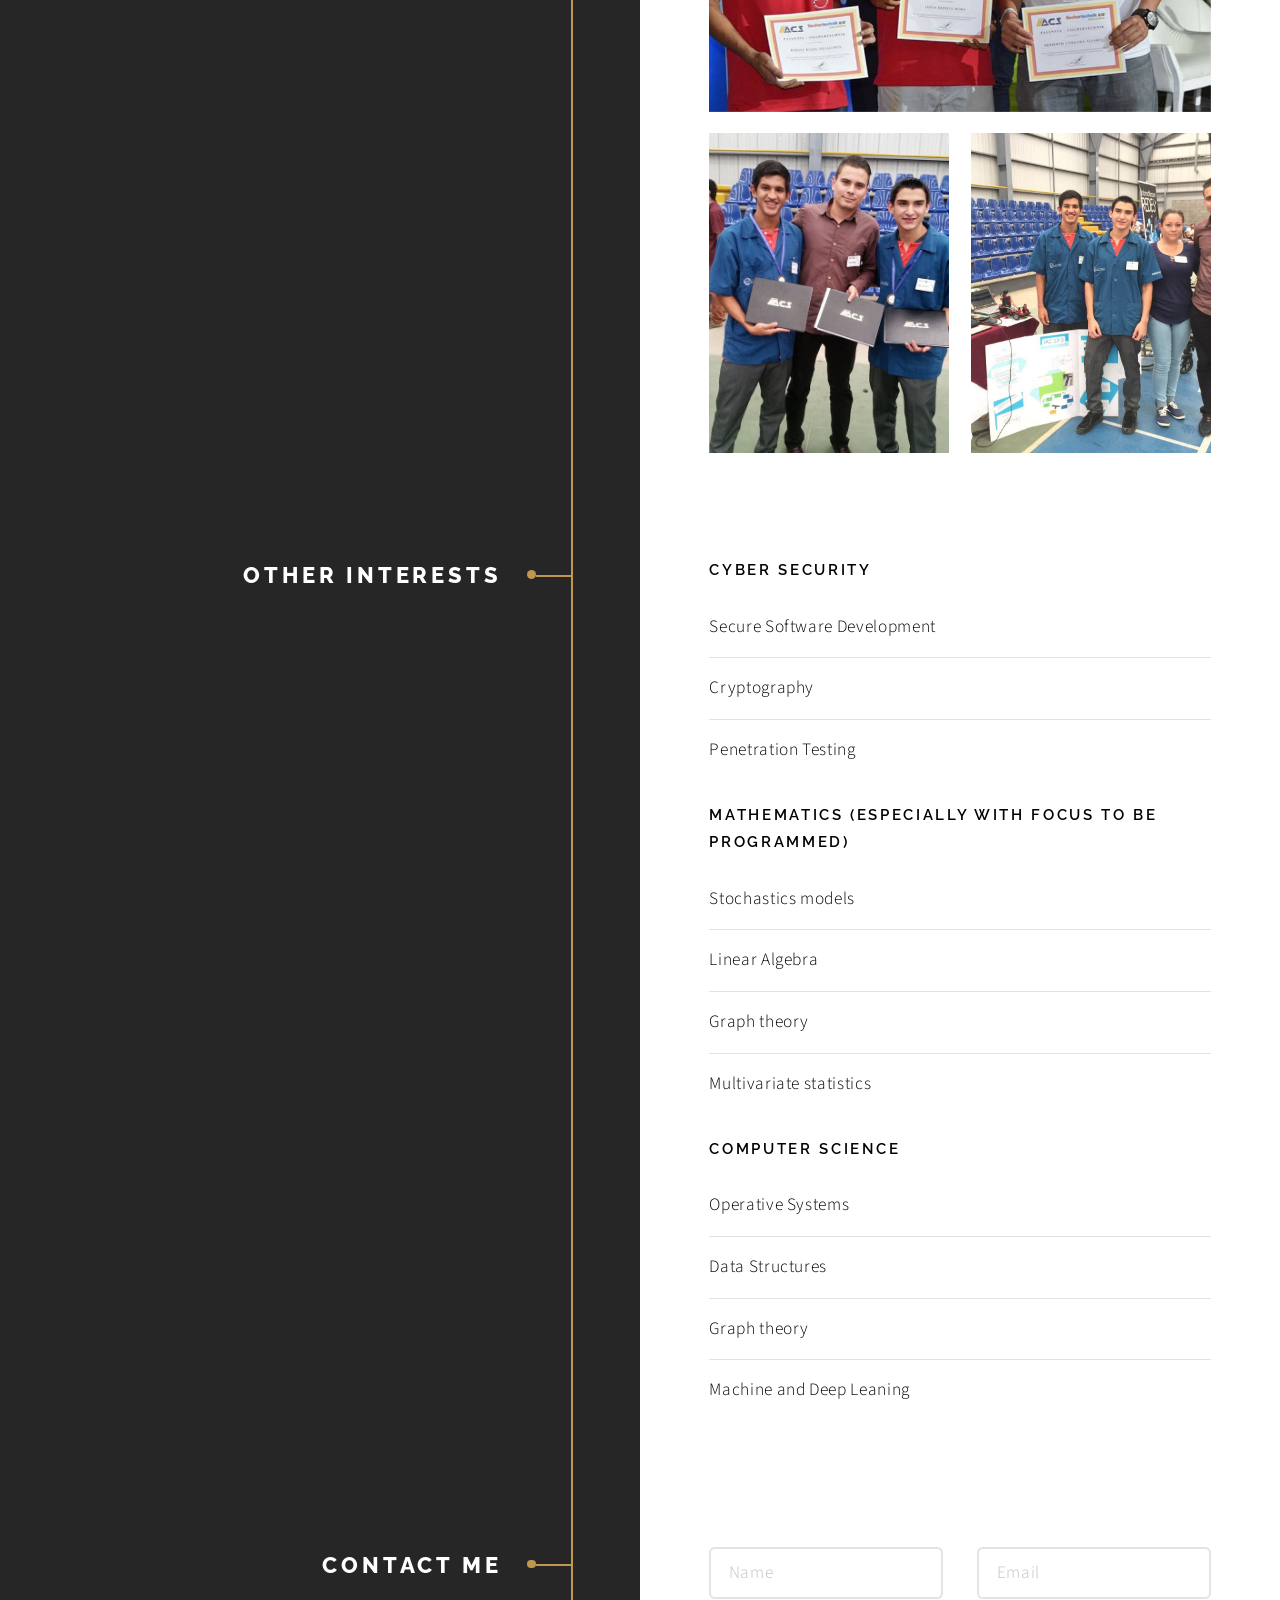
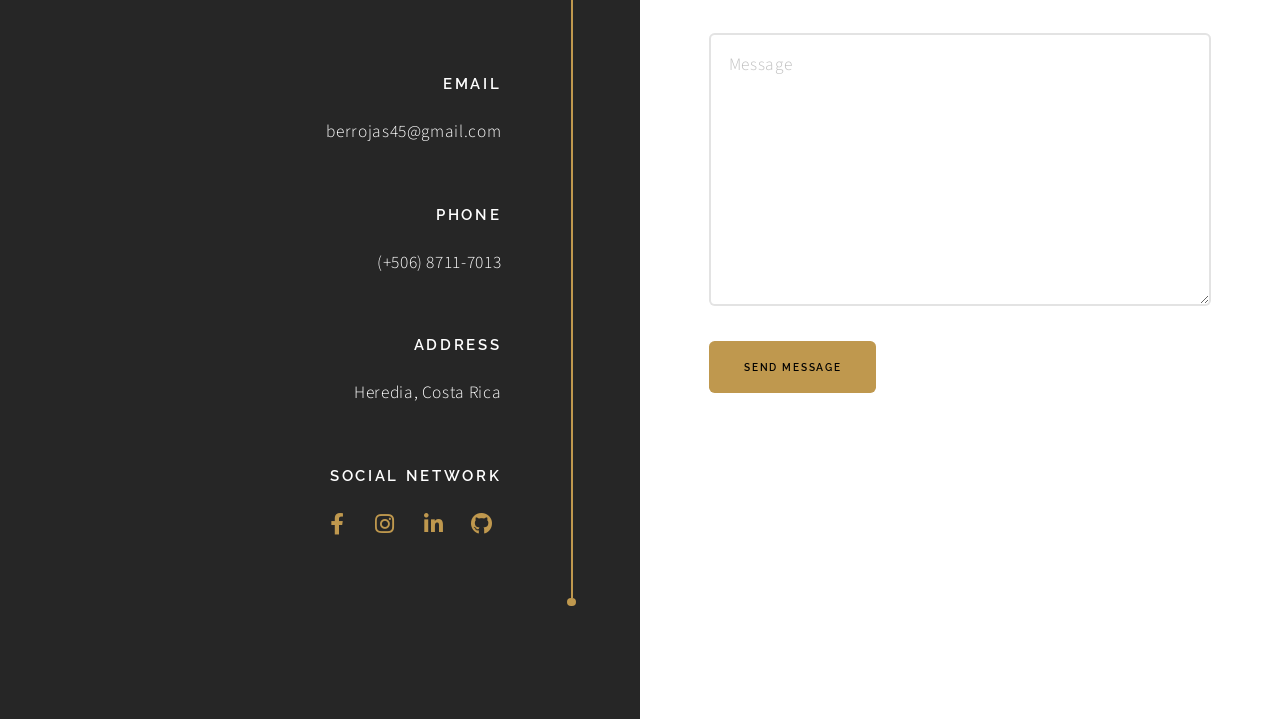
==== commit d52ec584: "style download cv" ====
--- a/index.html
+++ b/index.html
@@ -17,7 +17,7 @@
 					<section class="intro">
 						<header>
 							<h1>Bernal Rojas Villalobos</h1>
-							<p><a href="assets/cv/BernalRojas_CV_2020.pdf" download>Download CV </a></p>
+							<p><a href="assets/cv/BernalRojas_CV_2020.pdf" class="button primary icon solid fa-download" download>Download CV </a></p>
 
 							<ul class="actions">
 								<li><a href="#first" class="arrow scrolly"><span class="label">Next</span></a></li>
--- a/assets/css/main.css
+++ b/assets/css/main.css
@@ -1971,7 +1971,7 @@
 			input[type="button"].primary:hover,
 			button.primary:hover,
 			.button.primary:hover {
-				background-color: #262626;
+				background-color: #ffffff;
 			}
 
 			input[type="submit"].primary:active,
